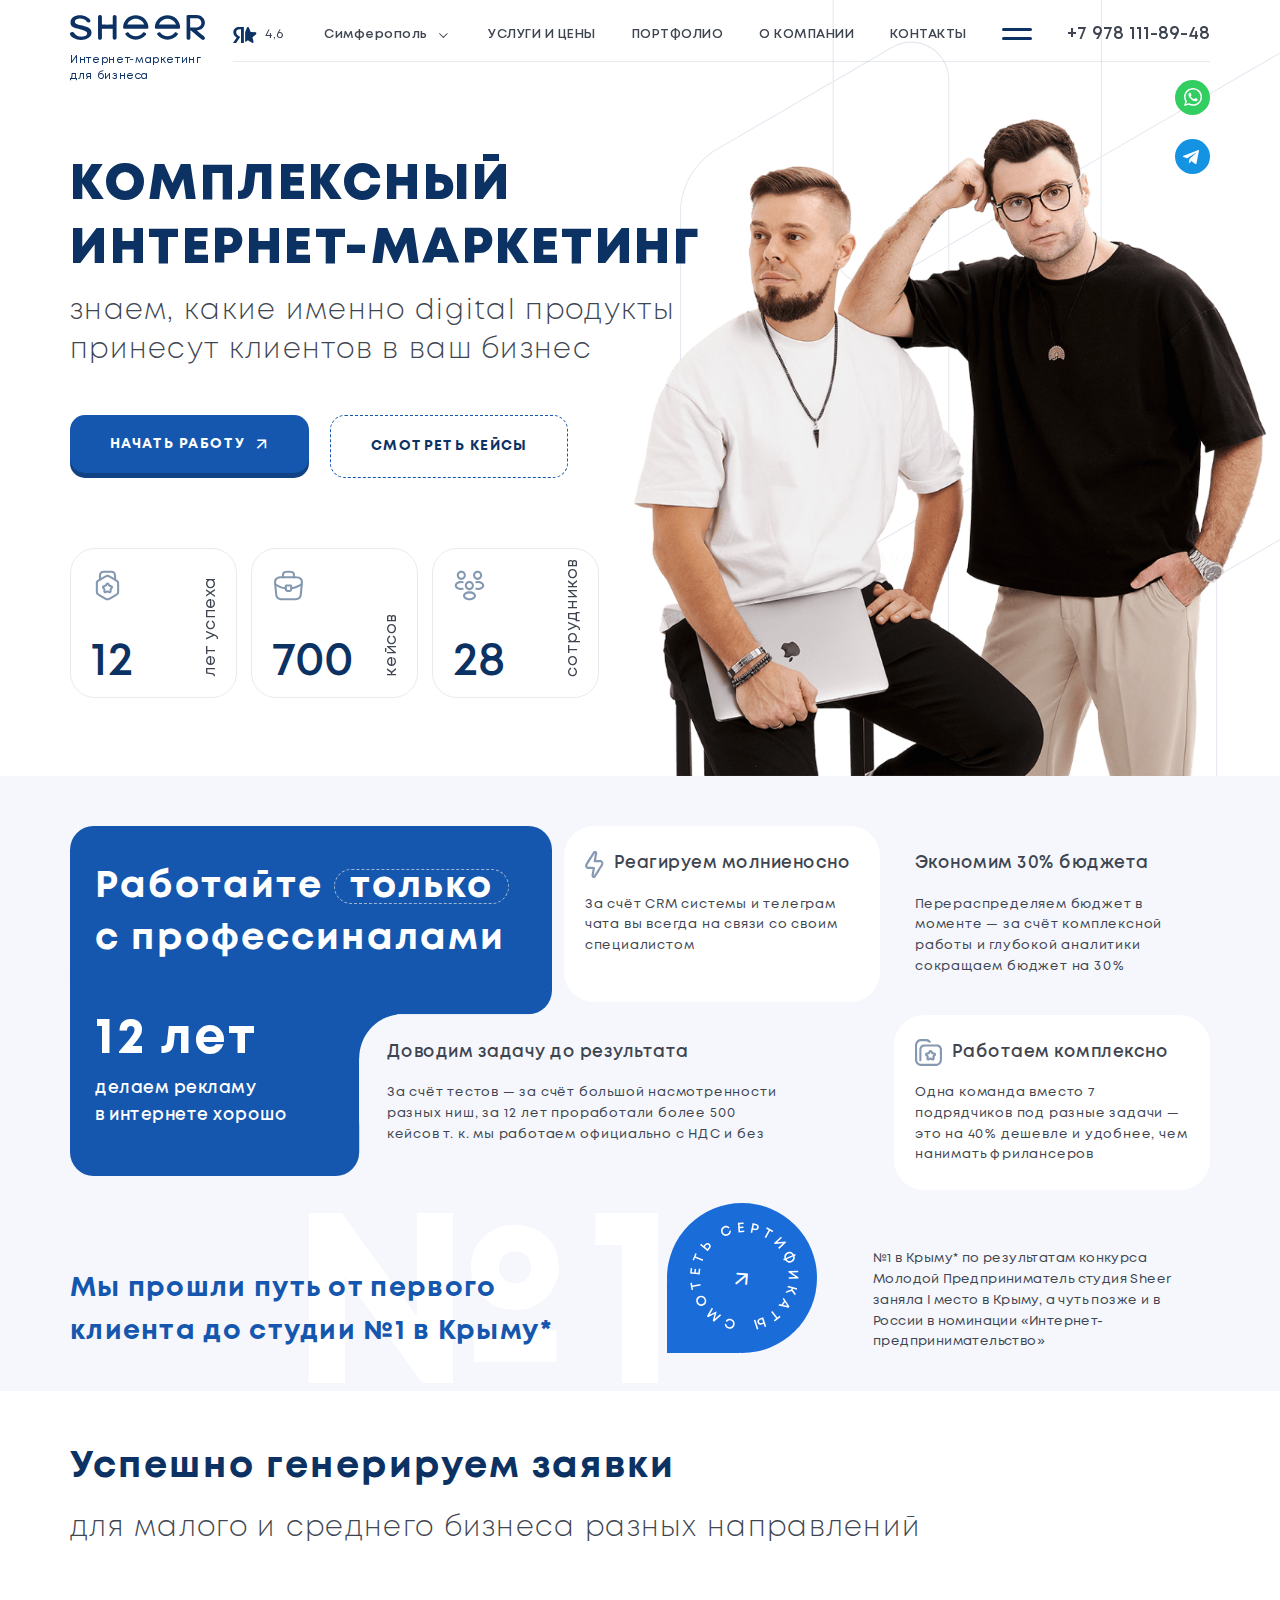
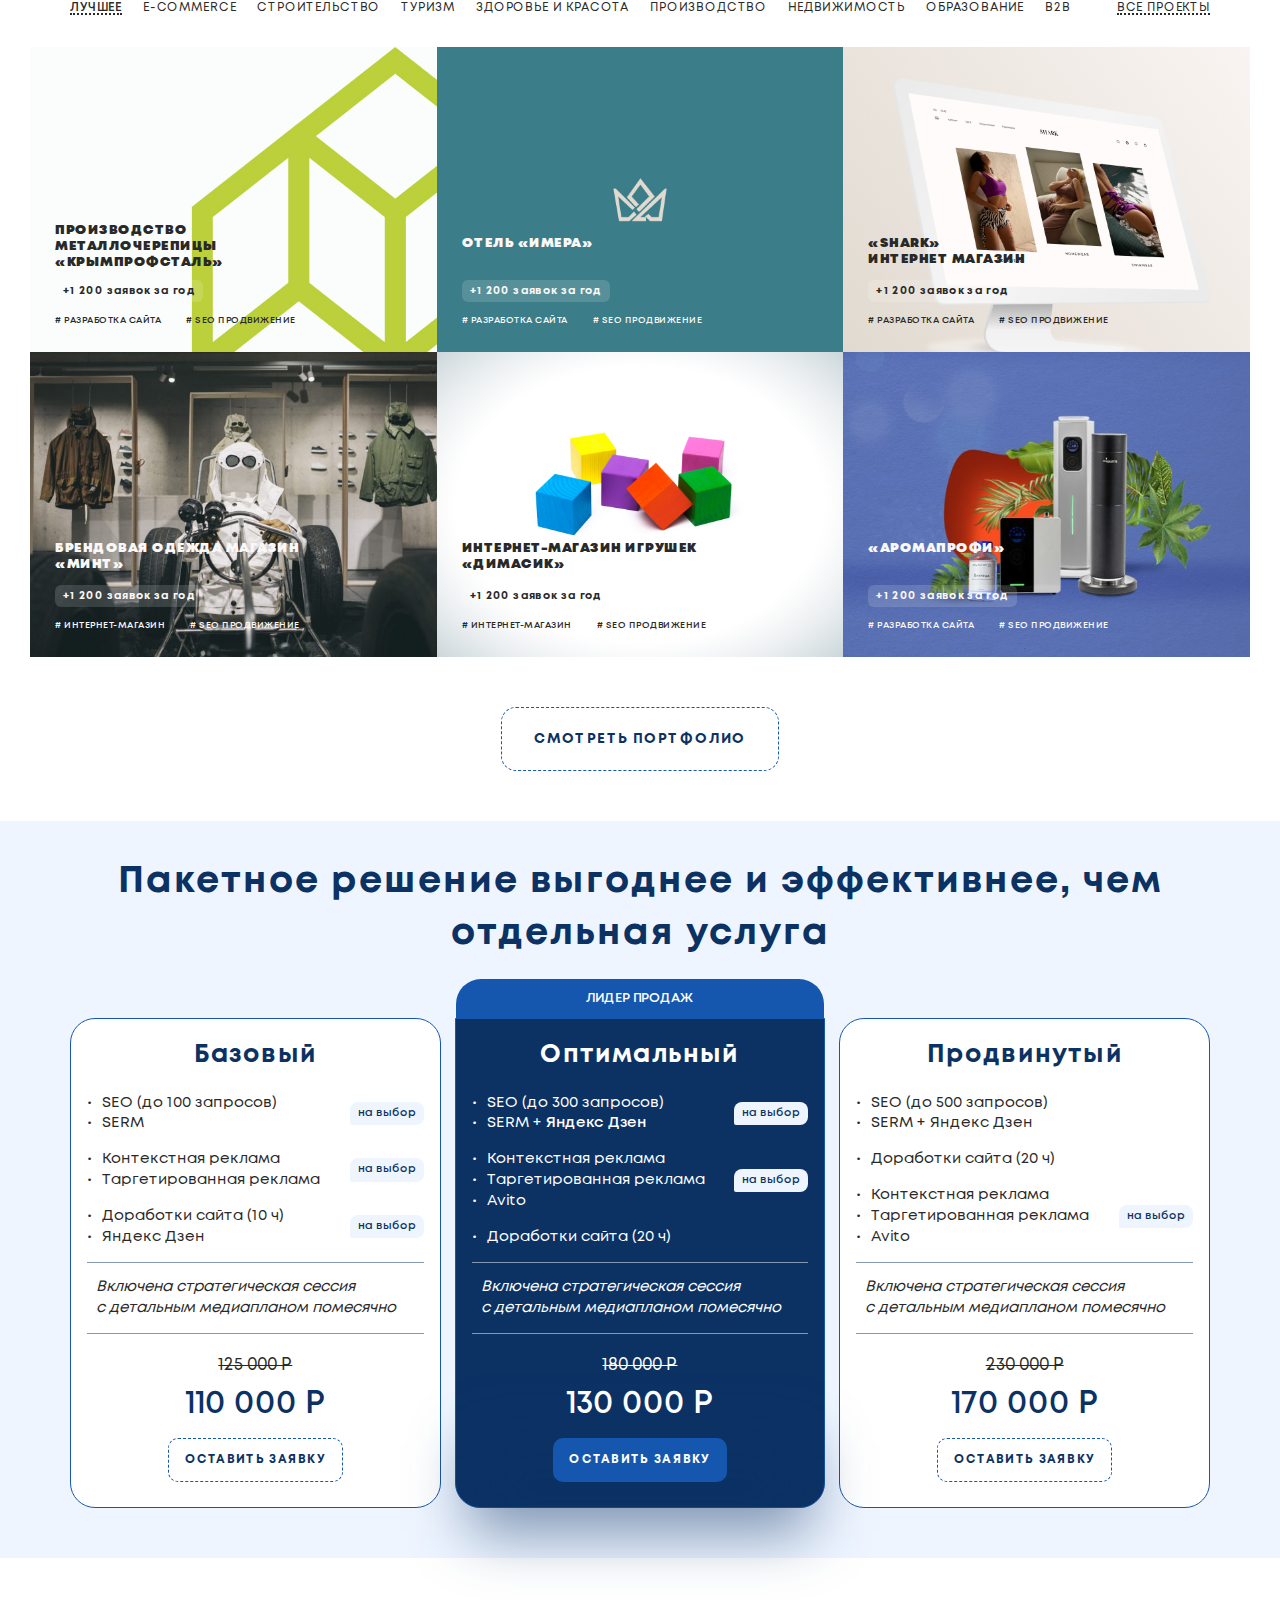
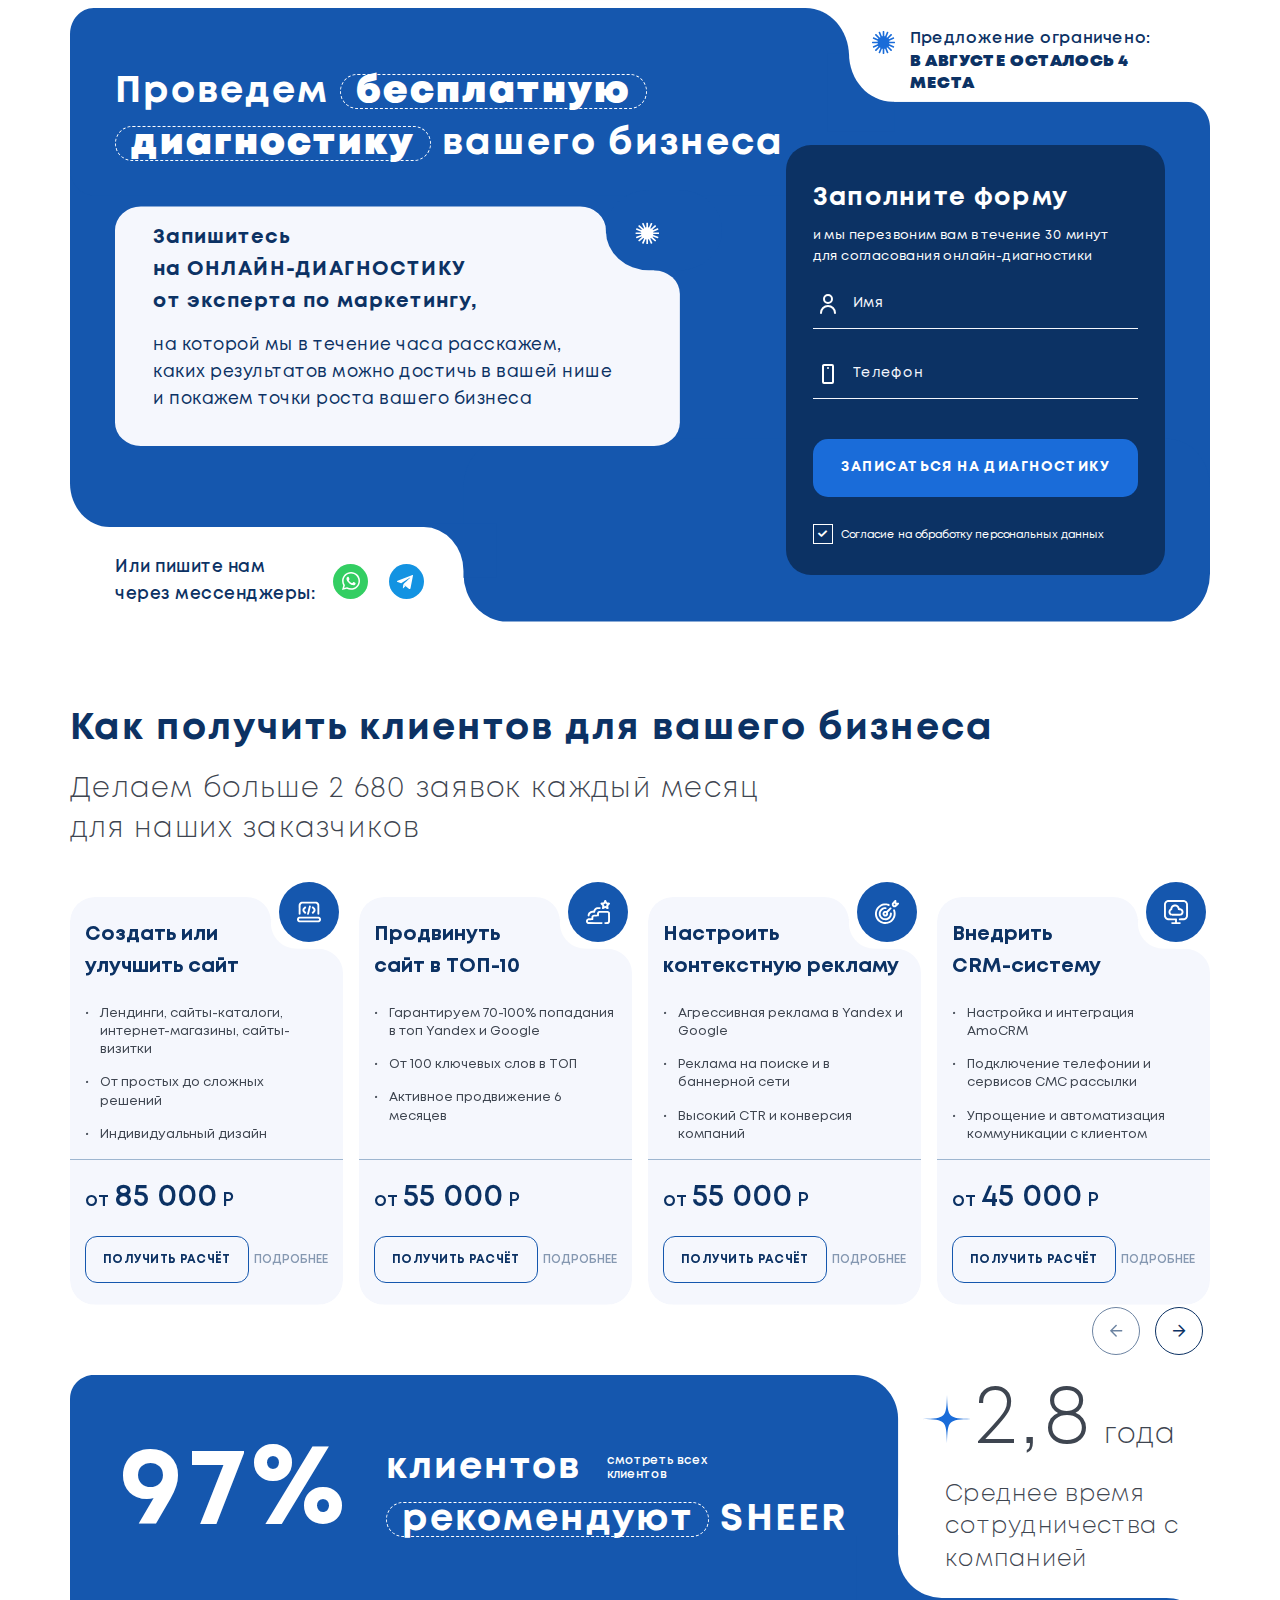
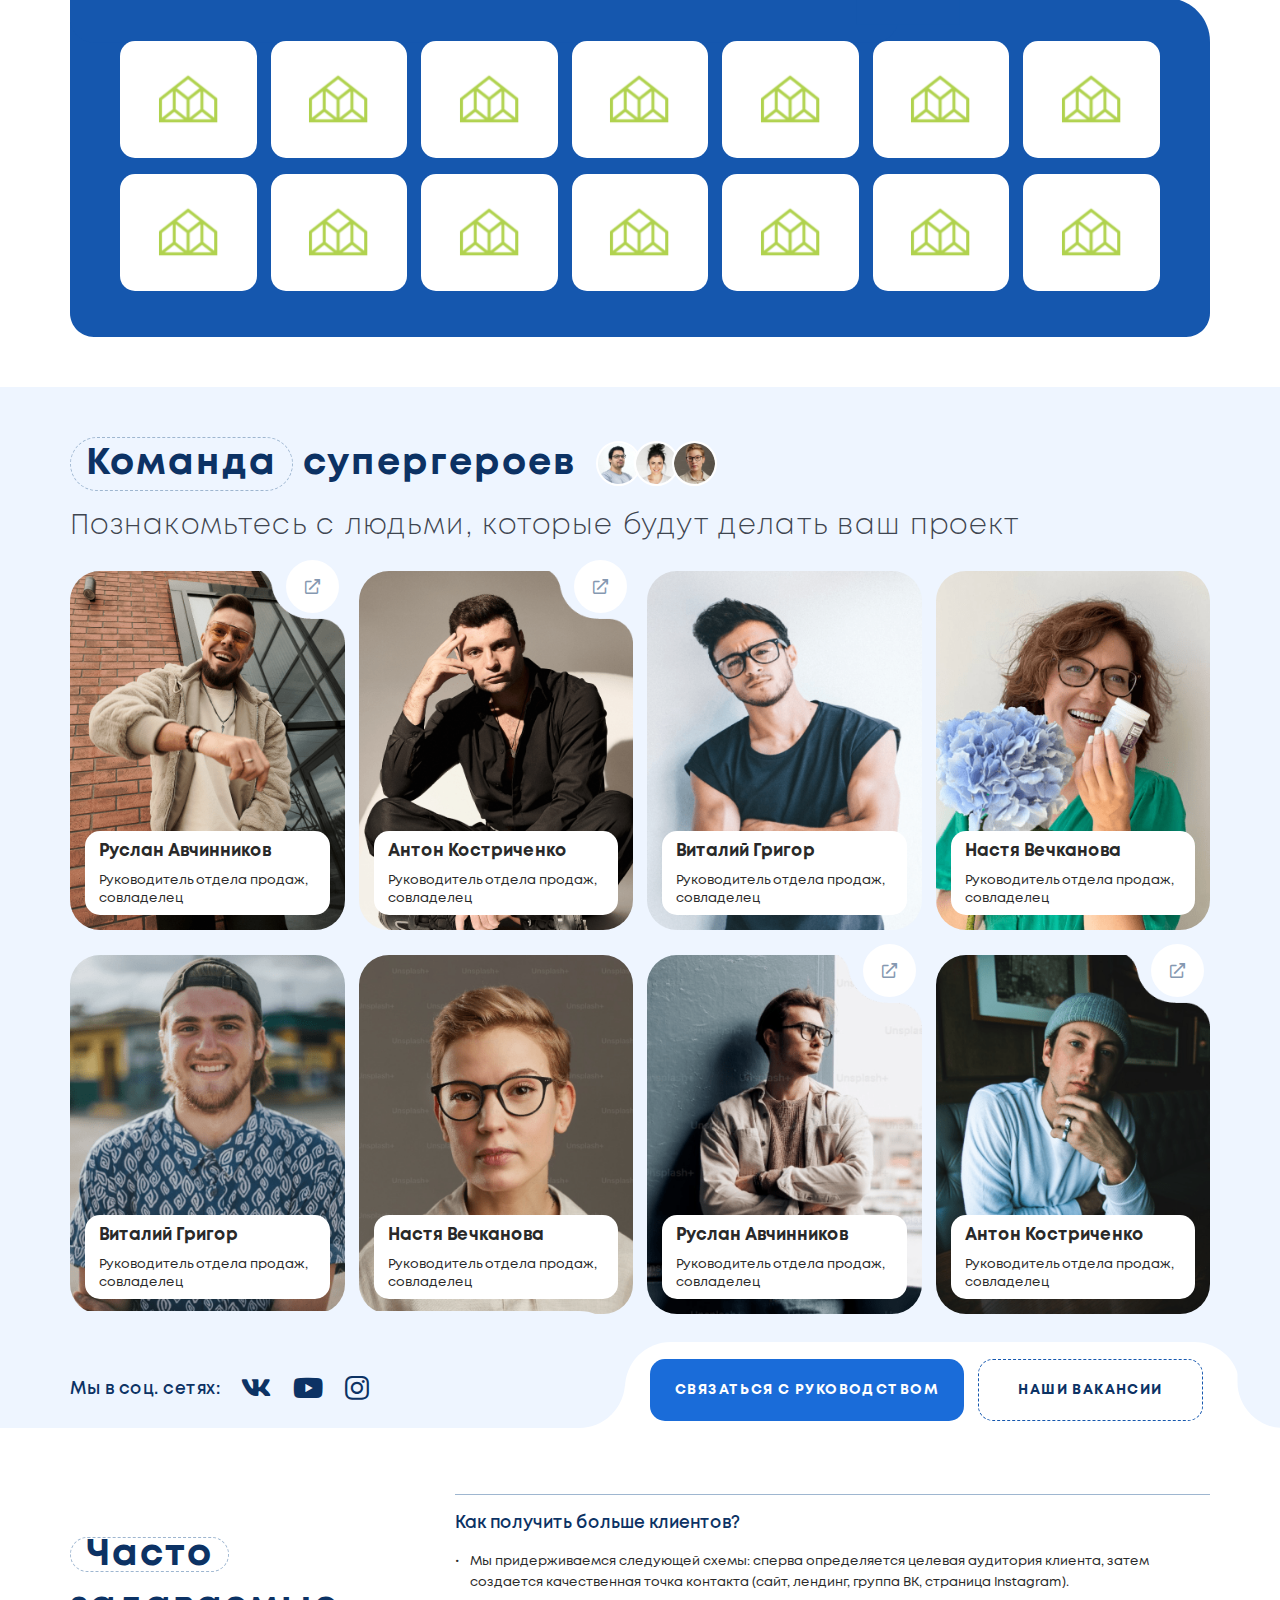
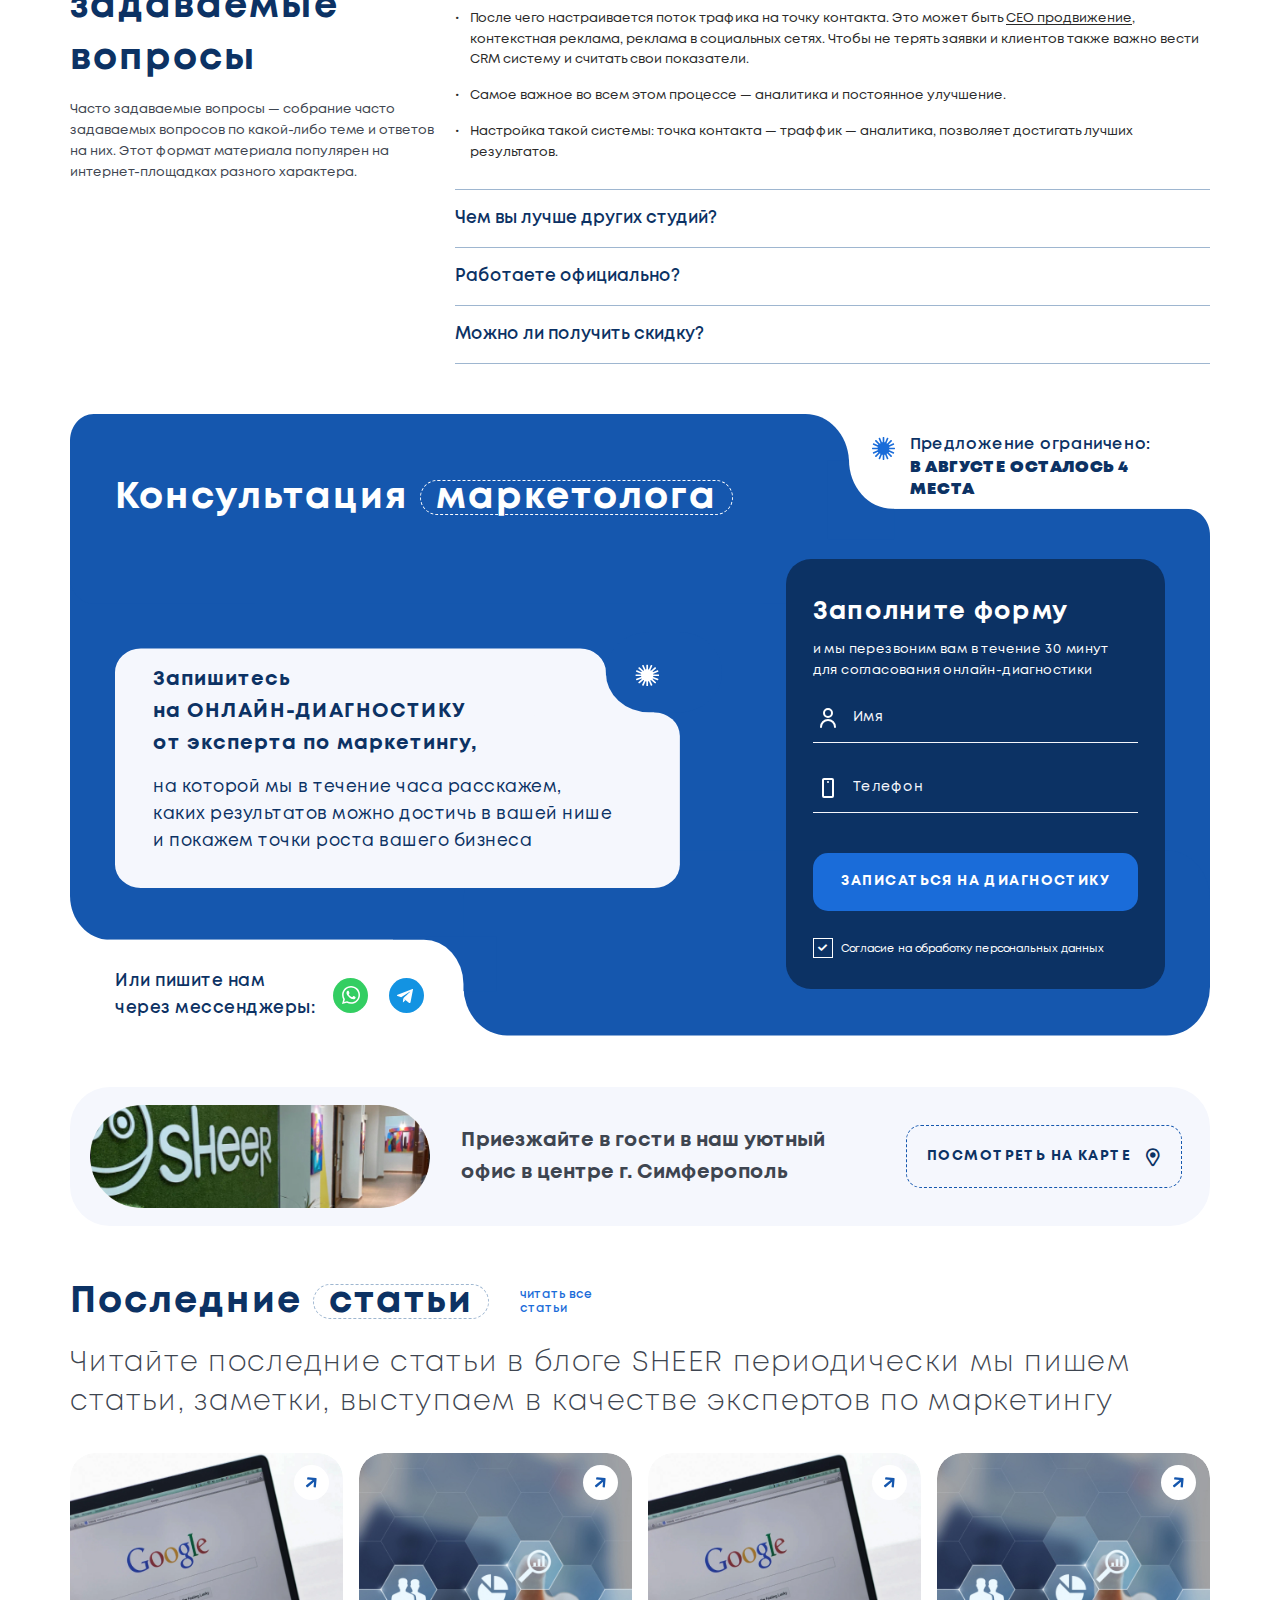
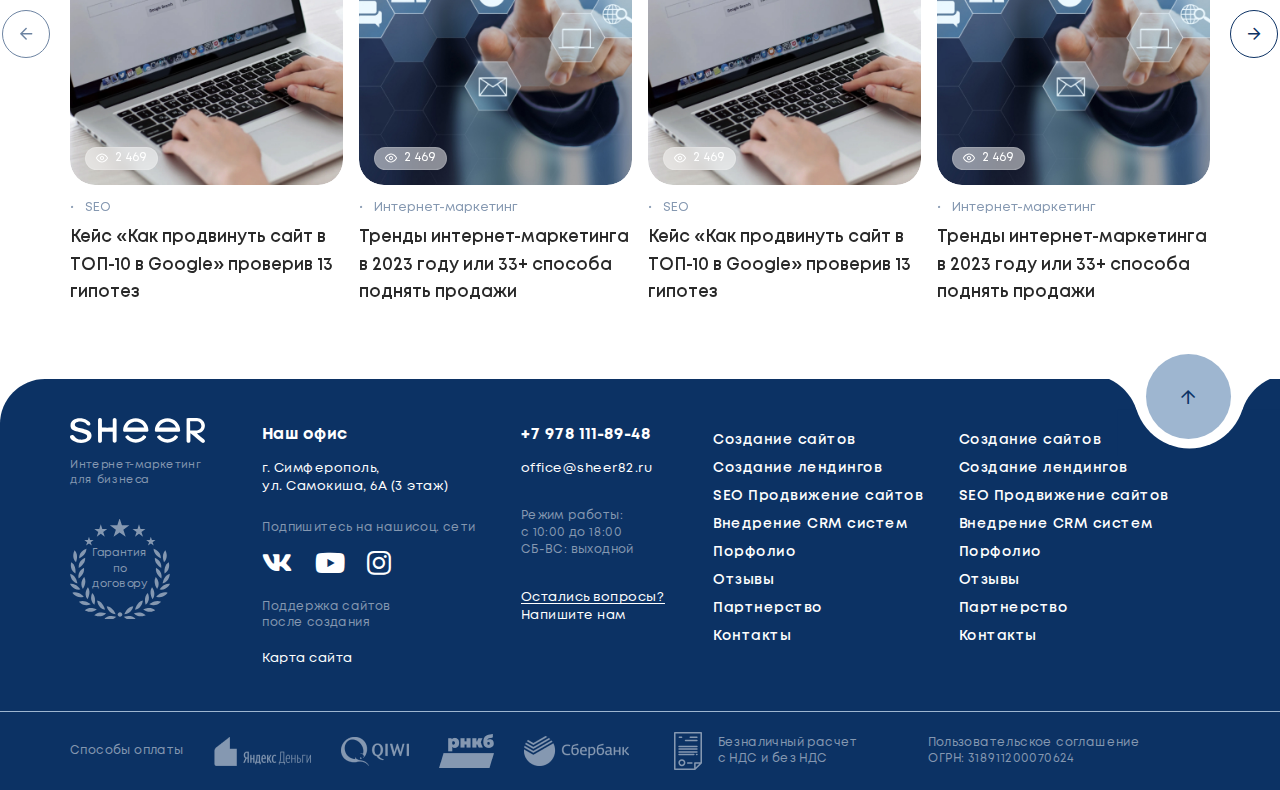
==== index.html @ 6c49ceb1 "Add files via upload" ====
<!DOCTYPE html>
<!--[if lt IE 7]><html lang="ru" class="lt-ie9 lt-ie8 lt-ie7"><![endif]-->
<!--[if IE 7]><html lang="ru" class="lt-ie9 lt-ie8"><![endif]-->
<!--[if IE 8]><html lang="ru" class="lt-ie9"><![endif]-->
<!--[if gt IE 8]><!-->
<html lang="ru">
<!--<![endif]-->
<head>
	<meta charset="utf-8" />
	<title>Заголовок</title>
	<meta http-equiv="X-UA-Compatible" content="IE=edge" />
	<meta name="viewport" content="width=device-width, initial-scale=1.0" />
	<meta name="format-detection" content="telephone=no" />
	<link rel="shortcut icon" href="favicon.png" />
	<link rel="stylesheet" href="libs/bootstrap/bootstrap-grid.css" />
	<link rel="stylesheet" href="libs/fontawesome-free-5.12.0-web/css/all.min.css" />
	<link rel="stylesheet" href="libs/modal-video/modal-video.css" />
	<link rel="stylesheet" href="libs/fancybox/jquery.fancybox.css" />
	<link rel="stylesheet" href="libs/slick-1.5.9/slick/slick.css" />
	<link rel="stylesheet" href="libs/slick-1.5.9/slick/slick-theme.css" />
	<link rel="stylesheet" href="css/fonts.css" />
	<link rel="stylesheet" href="css/main.css?ver=1.9" />
	<link rel="stylesheet" href="css/media.css?ver=1.9" />
</head>
<body>

	<div class="wrapper"> 

		<header class="header default">
			<div class="container">
				<div class="header__wrapper">
					<span class='sandwich sandwich_menu'>
						<span class='sw-topper'></span>
						<span class='sw-bottom'></span>
						<span class='sw-footer'></span>
					</span>
					<div class="logo-wrap">
						<a href="#" class="logo">
							<img src="img/logo.svg" alt="alt">
						</a>
						<div class="logo-descr"><span>Интернет-</span>маркетинг для бизнеса</div>
					</div>
					<div class="header__content">
						<div class="rating-main"><img src="img/rating.svg" alt="alt">4,6</div>
						<div class="location-main">
							<div class="location-main__value">Симферополь <i class="far fa-chevron-down"></i></div>
						</div>
						<ul class="menu">
							<li><a href="#">услуги и цены</a></li>
							<li><a href="#">портфолио</a></li>
							<li><a href="#">о компании</a></li>
							<li><a href="#">контакты</a></li>
						</ul>
						<div class="menu-dropdown">
							<ul>
								<li><a href="#">Создание сайтов</a></li>
								<li><a href="#">Создание лендингов</a></li>
								<li><a href="#">SEO Продвижение сайтов</a></li>
								<li><a href="#">Внедрение CRM систем</a></li>
								<li><a href="#">Порфолио</a></li>
								<li><a href="#">Отзывы</a></li>
								<li><a href="#">Партнерство</a></li>
								<li><a href="#">Контакты</a></li>
								<li><a href="#">Создание сайтов</a></li>
							</ul>
						</div>
						<span class='sandwich sandwich_catalog'>
							<span class='sw-topper'></span>
							<span class='sw-footer'></span>
						</span>
						<div class="header__content-mobile">
							<div class="rating-main"><img src="img/rating.svg" alt="alt">4,6</div>
							<div class="location-main">
								<div class="location-main__value">Симферополь <i class="far fa-chevron-down"></i></div>
							</div>
						</div>
						<a href="tel:+79781118948" class="phone-main">+7 978 111-89-48</a>
						<ul class="vertical-socials">
							<li><a href="#"><img src="img/wp.svg" alt="alt"></a></li>
							<li><a href="#"><img src="img/tg.svg" alt="alt"></a></li>
						</ul>
					</div>
					<a href="tel:+79781118948" class="phone-mobile"><i class="fas fa-phone-alt"></i></a>
				</div>
			</div>
		</header>

		<section class="billbord">
			<div class="container">
				<div class="row">
					<div class="col-lg-7 billbord__left">
						<div class="billbord__top">
							<h1 class="title-big">Комплексный интернет-маркетинг</h1>
							<div class="descr-big">знаем, какие именно digital продукты принесут клиентов в ваш бизнес</div>
							<div class="billbord-image-mobile">
								<img src="img/billbord.png" alt="alt">
							</div>
						</div>
						<div class="billbord__buttons">
							<a href="#" class="btn-main">Начать работу <i class="far fa-arrow-right"></i></a>
							<a href="#" class="btn-main btn-main_transparent">Смотреть кейсы</a>
						</div>
						<div class="billbord__items">
							<div class="row row_billbord">
								<div class="col-4">
									<div class="item-billbord">
										<div class="item-billbord__icon">
											<img src="img/ic_billbord1.svg" alt="alt">
										</div>
										<div class="item-billbord__value">12</div>
										<div class="item-billbord__text">лет успеха</div>
									</div>
								</div>
								<div class="col-4">
									<div class="item-billbord">
										<div class="item-billbord__icon">
											<img src="img/ic_billbord2.svg" alt="alt">
										</div>
										<div class="item-billbord__value">700</div>
										<div class="item-billbord__text">кейсов</div>
									</div>
								</div>
								<div class="col-4">
									<div class="item-billbord">
										<div class="item-billbord__icon">
											<img src="img/ic_billbord3.svg" alt="alt">
										</div>
										<div class="item-billbord__value">28</div>
										<div class="item-billbord__text">сотрудников</div>
									</div>
								</div>
							</div>
						</div>
					</div>
					<div class="col-lg-5">
						<div class="billbord__right">
							<div class="image-billbord">
								<img src="img/billbord.png" alt="alt">
							</div>
							<div class="billbord__lines">
								<img src="img/lines.svg" alt="alt">
							</div>
						</div>
					</div>
				</div>
			</div>
		</section>

		<section class="about">
			<div class="container">
				<div class="row">
					<div class="col-lg-5">
						<div class="about-main">
							<h2 class="title-section">Работайте  <span>только</span> с профессиналами</h2>
							<div class="about-main__bottom">
								<div class="title-big">12 лет</div>
								<div class="title-middle">делаем рекламу <br>в интернете хорошо</div>
							</div>
						</div>
					</div>
					<div class="col-lg-7">
						<div class="row row_about">
							<div class="col-lg-6">
								<div class="item-about">
									<div class="title-middle"><img src="img/ic_about1.svg" alt="alt">Реагируем молниеносно</div>
									<p>За счёт CRM системы и телеграм чата вы всегда на связи со своим специалистом</p>
								</div>
							</div>
							<div class="col-lg-6">
								<div class="item-about">
									<div class="title-middle">Экономим 30% бюджета</div>
									<p>Перераспределяем бюджет в моменте — за счёт комплексной работы и глубокой аналитики сокращаем бюджет на 30%</p>
								</div>
							</div>
							<div class="col-lg-6">
								<div class="item-about">
									<div class="title-middle">Доводим задачу до результата</div>
									<p>За счёт тестов — за счёт большой насмотренности разных ниш, за 12 лет проработали более 500 кейсов т. к. мы работаем официально с НДС и без</p>
								</div>
							</div>
							<div class="col-lg-6">
								<div class="item-about">
									<div class="title-middle"><img src="img/ic_about2.svg" alt="alt">Работаем комплексно</div>
									<p>Одна команда вместо 7 подрядчиков под разные задачи — это на 40% дешевле и удобнее, чем нанимать фрилансеров</p>
								</div>
							</div>
						</div>
					</div>
				</div>
				<div class="botttom-about">
					<div class="title-block">Мы прошли путь от первого клиента до студии №1 в Крыму*</div>
					<a href="#" class="sertificat-badge"><i class="far fa-arrow-right"></i></a>
					<div class="botttom-about__text">№1 в Крыму* по результатам конкурса Молодой Предприниматель студия Sheer заняла I место в Крыму, а чуть позже и в России в номинации «Интернет-предпринимательство»</div>
					<div class="botttom-about__number">№1</div>
				</div>
			</div>
		</section>

		<section class="portfolio">
			<div class="container">
				<h2 class="title-section">Успешно генерируем заявки</h2>
				<div class="descr-big">для малого и среднего бизнеса разных направлений</div>
				<ul class="tabs">
					<li class="active"><a href="#tab1">лучшее</a></li>
					<li><a href="#tab2">e-commerce</a></li>
					<li><a href="#tab3">сТРОИТЕЛЬСТВО</a></li>
					<li><a href="#tab4">тУРИЗМ</a></li>
					<li><a href="#tab5">ЗДОРОВЬЕ И КРАСОТА</a></li>
					<li><a href="#tab6">пРОИЗВОДСТВО</a></li>
					<li><a href="#tab7">нЕДВИЖИМОСТЬ</a></li>
					<li><a href="#tab8">ОБРАЗОВАНИЕ</a></li>
					<li><a href="#tab9">b2b</a></li>
					<li class="tabs__all"><a href="#tab10">все проекты </a></li>
				</ul>
			</div>
			<div class="tab-container">
				<div class="tab-pane" id="tab1">
					<div class="row row_portfolio">
						<div class="col-lg-4 col-md-6">
							<a href="#" class="item-portfolio">
								<span class="item-portfolio__image">
									<img src="img/portfolio1.jpg" alt="alt">
								</span>
								<span class="item-portfolio__mobile-image">
									<img src="img/mobile_portfolio1.jpg" alt="alt">
								</span>
								<span class="item-portfolio__content">
									<span class="item-portfolio__title">производство металлочерепицы «крымпрофсталь»</span>
									<span class="item-portfolio__result">+1 200 заявок за год</span>
									<span class="item-portfolio__tags">
										<span class="item-portfolio__tag"># разработка сайта</span>
										<span class="item-portfolio__tag"># SEO продвижение </span>
									</span>
								</span>
							</a>
						</div>
						<div class="col-lg-4 col-md-6">
							<a href="#" class="item-portfolio item-portfolio_white">
								<span class="item-portfolio__image">
									<img src="img/portfolio2.jpg" alt="alt">
								</span>
								<span class="item-portfolio__mobile-image">
									<img src="img/mobile_portfolio2.jpg" alt="alt">
								</span>
								<span class="item-portfolio__content">
									<span class="item-portfolio__title">отель «имера»</span>
									<span class="item-portfolio__result">+1 200 заявок за год</span>
									<span class="item-portfolio__tags">
										<span class="item-portfolio__tag"># разработка сайта</span>
										<span class="item-portfolio__tag"># SEO продвижение </span>
									</span>
								</span>
							</a>
						</div>
						<div class="col-lg-4 col-md-6">
							<a href="#" class="item-portfolio">
								<span class="item-portfolio__image">
									<img src="img/portfolio3.jpg" alt="alt">
								</span>
								<span class="item-portfolio__mobile-image">
									<img src="img/mobile_portfolio3.jpg" alt="alt">
								</span>
								<span class="item-portfolio__content">
									<span class="item-portfolio__title">«Shark» <br>интернет магазин</span>
									<span class="item-portfolio__result">+1 200 заявок за год</span>
									<span class="item-portfolio__tags">
										<span class="item-portfolio__tag"># разработка сайта</span>
										<span class="item-portfolio__tag"># SEO продвижение </span>
									</span>
								</span>
							</a>
						</div>
						<div class="col-lg-4 col-md-6 hidden-mobile">
							<a href="#" class="item-portfolio item-portfolio_white">
								<span class="item-portfolio__image">
									<img src="img/portfolio4.jpg" alt="alt">
								</span>
								<span class="item-portfolio__content">
									<span class="item-portfolio__title">брендовая одежда магазин «минт»</span>
									<span class="item-portfolio__result">+1 200 заявок за год</span>
									<span class="item-portfolio__tags">
										<span class="item-portfolio__tag"># интернет-магазин</span>
										<span class="item-portfolio__tag"># SEO продвижение </span>
									</span>
								</span>
							</a>
						</div>
						<div class="col-lg-4 col-md-6 hidden-mobile">
							<a href="#" class="item-portfolio">
								<span class="item-portfolio__image">
									<img src="img/portfolio5.jpg" alt="alt">
								</span>
								<span class="item-portfolio__content">
									<span class="item-portfolio__title">интернет-магазин игрушек «димасик»</span>
									<span class="item-portfolio__result">+1 200 заявок за год</span>
									<span class="item-portfolio__tags">
										<span class="item-portfolio__tag"># интернет-магазин</span>
										<span class="item-portfolio__tag"># SEO продвижение </span>
									</span>
								</span>
							</a>
						</div>
						<div class="col-lg-4 col-md-6">
							<a href="#" class="item-portfolio item-portfolio_white">
								<span class="item-portfolio__image">
									<img src="img/portfolio6.jpg" alt="alt">
								</span>
								<span class="item-portfolio__mobile-image">
									<img src="img/mobile_portfolio4.jpg" alt="alt">
								</span>
								<span class="item-portfolio__content">
									<span class="item-portfolio__title">«аромапрофи»</span>
									<span class="item-portfolio__result">+1 200 заявок за год</span>
									<span class="item-portfolio__tags">
										<span class="item-portfolio__tag"># разработка сайта</span>
										<span class="item-portfolio__tag"># SEO продвижение </span>
									</span>
								</span>
							</a>
						</div>
					</div>
				</div>
				<div class="tab-pane" id="tab2">
					<div class="row row_portfolio">
						<div class="col-lg-4 col-md-6">
							<a href="#" class="item-portfolio">
								<span class="item-portfolio__image">
									<img src="img/portfolio1.jpg" alt="alt">
								</span>
								<span class="item-portfolio__mobile-image">
									<img src="img/mobile_portfolio1.jpg" alt="alt">
								</span>
								<span class="item-portfolio__content">
									<span class="item-portfolio__title">производство металлочерепицы «крымпрофсталь»</span>
									<span class="item-portfolio__result">+1 200 заявок за год</span>
									<span class="item-portfolio__tags">
										<span class="item-portfolio__tag"># разработка сайта</span>
										<span class="item-portfolio__tag"># SEO продвижение </span>
									</span>
								</span>
							</a>
						</div>
						<div class="col-lg-4 col-md-6">
							<a href="#" class="item-portfolio">
								<span class="item-portfolio__image">
									<img src="img/portfolio3.jpg" alt="alt">
								</span>
								<span class="item-portfolio__mobile-image">
									<img src="img/mobile_portfolio3.jpg" alt="alt">
								</span>
								<span class="item-portfolio__content">
									<span class="item-portfolio__title">«Shark» <br>интернет магазин</span>
									<span class="item-portfolio__result">+1 200 заявок за год</span>
									<span class="item-portfolio__tags">
										<span class="item-portfolio__tag"># разработка сайта</span>
										<span class="item-portfolio__tag"># SEO продвижение </span>
									</span>
								</span>
							</a>
						</div>
						<div class="col-lg-4 col-md-6">
							<a href="#" class="item-portfolio item-portfolio_white">
								<span class="item-portfolio__image">
									<img src="img/portfolio2.jpg" alt="alt">
								</span>
								<span class="item-portfolio__mobile-image">
									<img src="img/mobile_portfolio2.jpg" alt="alt">
								</span>
								<span class="item-portfolio__content">
									<span class="item-portfolio__title">отель «имера»</span>
									<span class="item-portfolio__result">+1 200 заявок за год</span>
									<span class="item-portfolio__tags">
										<span class="item-portfolio__tag"># разработка сайта</span>
										<span class="item-portfolio__tag"># SEO продвижение </span>
									</span>
								</span>
							</a>
						</div>
					</div>
				</div>
				<div class="tab-pane" id="tab3">
					<div class="row row_portfolio">
						<div class="col-lg-4 col-md-6">
							<a href="#" class="item-portfolio">
								<span class="item-portfolio__image">
									<img src="img/portfolio3.jpg" alt="alt">
								</span>
								<span class="item-portfolio__mobile-image">
									<img src="img/mobile_portfolio3.jpg" alt="alt">
								</span>
								<span class="item-portfolio__content">
									<span class="item-portfolio__title">«Shark» <br>интернет магазин</span>
									<span class="item-portfolio__result">+1 200 заявок за год</span>
									<span class="item-portfolio__tags">
										<span class="item-portfolio__tag"># разработка сайта</span>
										<span class="item-portfolio__tag"># SEO продвижение </span>
									</span>
								</span>
							</a>
						</div>
						<div class="col-lg-4 col-md-6">
							<a href="#" class="item-portfolio">
								<span class="item-portfolio__image">
									<img src="img/portfolio1.jpg" alt="alt">
								</span>
								<span class="item-portfolio__mobile-image">
									<img src="img/mobile_portfolio1.jpg" alt="alt">
								</span>
								<span class="item-portfolio__content">
									<span class="item-portfolio__title">производство металлочерепицы «крымпрофсталь»</span>
									<span class="item-portfolio__result">+1 200 заявок за год</span>
									<span class="item-portfolio__tags">
										<span class="item-portfolio__tag"># разработка сайта</span>
										<span class="item-portfolio__tag"># SEO продвижение </span>
									</span>
								</span>
							</a>
						</div>
						<div class="col-lg-4 col-md-6">
							<a href="#" class="item-portfolio item-portfolio_white">
								<span class="item-portfolio__image">
									<img src="img/portfolio2.jpg" alt="alt">
								</span>
								<span class="item-portfolio__mobile-image">
									<img src="img/mobile_portfolio2.jpg" alt="alt">
								</span>
								<span class="item-portfolio__content">
									<span class="item-portfolio__title">отель «имера»</span>
									<span class="item-portfolio__result">+1 200 заявок за год</span>
									<span class="item-portfolio__tags">
										<span class="item-portfolio__tag"># разработка сайта</span>
										<span class="item-portfolio__tag"># SEO продвижение </span>
									</span>
								</span>
							</a>
						</div>
					</div>
				</div>
				<div class="tab-pane" id="tab4">
					<div class="row row_portfolio">
						<div class="col-lg-4 col-md-6">
							<a href="#" class="item-portfolio">
								<span class="item-portfolio__image">
									<img src="img/portfolio1.jpg" alt="alt">
								</span>
								<span class="item-portfolio__mobile-image">
									<img src="img/mobile_portfolio1.jpg" alt="alt">
								</span>
								<span class="item-portfolio__content">
									<span class="item-portfolio__title">производство металлочерепицы «крымпрофсталь»</span>
									<span class="item-portfolio__result">+1 200 заявок за год</span>
									<span class="item-portfolio__tags">
										<span class="item-portfolio__tag"># разработка сайта</span>
										<span class="item-portfolio__tag"># SEO продвижение </span>
									</span>
								</span>
							</a>
						</div>
						<div class="col-lg-4 col-md-6">
							<a href="#" class="item-portfolio">
								<span class="item-portfolio__image">
									<img src="img/portfolio3.jpg" alt="alt">
								</span>
								<span class="item-portfolio__mobile-image">
									<img src="img/mobile_portfolio3.jpg" alt="alt">
								</span>
								<span class="item-portfolio__content">
									<span class="item-portfolio__title">«Shark» <br>интернет магазин</span>
									<span class="item-portfolio__result">+1 200 заявок за год</span>
									<span class="item-portfolio__tags">
										<span class="item-portfolio__tag"># разработка сайта</span>
										<span class="item-portfolio__tag"># SEO продвижение </span>
									</span>
								</span>
							</a>
						</div>
						<div class="col-lg-4 col-md-6">
							<a href="#" class="item-portfolio item-portfolio_white">
								<span class="item-portfolio__image">
									<img src="img/portfolio2.jpg" alt="alt">
								</span>
								<span class="item-portfolio__mobile-image">
									<img src="img/mobile_portfolio2.jpg" alt="alt">
								</span>
								<span class="item-portfolio__content">
									<span class="item-portfolio__title">отель «имера»</span>
									<span class="item-portfolio__result">+1 200 заявок за год</span>
									<span class="item-portfolio__tags">
										<span class="item-portfolio__tag"># разработка сайта</span>
										<span class="item-portfolio__tag"># SEO продвижение </span>
									</span>
								</span>
							</a>
						</div>
					</div>
				</div>
				<div class="tab-pane" id="tab5">
					<div class="row row_portfolio">
						<div class="col-lg-4 col-md-6">
							<a href="#" class="item-portfolio">
								<span class="item-portfolio__image">
									<img src="img/portfolio3.jpg" alt="alt">
								</span>
								<span class="item-portfolio__mobile-image">
									<img src="img/mobile_portfolio3.jpg" alt="alt">
								</span>
								<span class="item-portfolio__content">
									<span class="item-portfolio__title">«Shark» <br>интернет магазин</span>
									<span class="item-portfolio__result">+1 200 заявок за год</span>
									<span class="item-portfolio__tags">
										<span class="item-portfolio__tag"># разработка сайта</span>
										<span class="item-portfolio__tag"># SEO продвижение </span>
									</span>
								</span>
							</a>
						</div>
						<div class="col-lg-4 col-md-6">
							<a href="#" class="item-portfolio">
								<span class="item-portfolio__image">
									<img src="img/portfolio1.jpg" alt="alt">
								</span>
								<span class="item-portfolio__mobile-image">
									<img src="img/mobile_portfolio1.jpg" alt="alt">
								</span>
								<span class="item-portfolio__content">
									<span class="item-portfolio__title">производство металлочерепицы «крымпрофсталь»</span>
									<span class="item-portfolio__result">+1 200 заявок за год</span>
									<span class="item-portfolio__tags">
										<span class="item-portfolio__tag"># разработка сайта</span>
										<span class="item-portfolio__tag"># SEO продвижение </span>
									</span>
								</span>
							</a>
						</div>
						<div class="col-lg-4 col-md-6">
							<a href="#" class="item-portfolio item-portfolio_white">
								<span class="item-portfolio__image">
									<img src="img/portfolio2.jpg" alt="alt">
								</span>
								<span class="item-portfolio__mobile-image">
									<img src="img/mobile_portfolio2.jpg" alt="alt">
								</span>
								<span class="item-portfolio__content">
									<span class="item-portfolio__title">отель «имера»</span>
									<span class="item-portfolio__result">+1 200 заявок за год</span>
									<span class="item-portfolio__tags">
										<span class="item-portfolio__tag"># разработка сайта</span>
										<span class="item-portfolio__tag"># SEO продвижение </span>
									</span>
								</span>
							</a>
						</div>
					</div>
				</div>
				<div class="tab-pane" id="tab6">
					<div class="row row_portfolio">
						<div class="col-lg-4 col-md-6">
							<a href="#" class="item-portfolio">
								<span class="item-portfolio__image">
									<img src="img/portfolio1.jpg" alt="alt">
								</span>
								<span class="item-portfolio__mobile-image">
									<img src="img/mobile_portfolio1.jpg" alt="alt">
								</span>
								<span class="item-portfolio__content">
									<span class="item-portfolio__title">производство металлочерепицы «крымпрофсталь»</span>
									<span class="item-portfolio__result">+1 200 заявок за год</span>
									<span class="item-portfolio__tags">
										<span class="item-portfolio__tag"># разработка сайта</span>
										<span class="item-portfolio__tag"># SEO продвижение </span>
									</span>
								</span>
							</a>
						</div>
						<div class="col-lg-4 col-md-6">
							<a href="#" class="item-portfolio">
								<span class="item-portfolio__image">
									<img src="img/portfolio3.jpg" alt="alt">
								</span>
								<span class="item-portfolio__mobile-image">
									<img src="img/mobile_portfolio3.jpg" alt="alt">
								</span>
								<span class="item-portfolio__content">
									<span class="item-portfolio__title">«Shark» <br>интернет магазин</span>
									<span class="item-portfolio__result">+1 200 заявок за год</span>
									<span class="item-portfolio__tags">
										<span class="item-portfolio__tag"># разработка сайта</span>
										<span class="item-portfolio__tag"># SEO продвижение </span>
									</span>
								</span>
							</a>
						</div>
						<div class="col-lg-4 col-md-6">
							<a href="#" class="item-portfolio item-portfolio_white">
								<span class="item-portfolio__image">
									<img src="img/portfolio2.jpg" alt="alt">
								</span>
								<span class="item-portfolio__mobile-image">
									<img src="img/mobile_portfolio2.jpg" alt="alt">
								</span>
								<span class="item-portfolio__content">
									<span class="item-portfolio__title">отель «имера»</span>
									<span class="item-portfolio__result">+1 200 заявок за год</span>
									<span class="item-portfolio__tags">
										<span class="item-portfolio__tag"># разработка сайта</span>
										<span class="item-portfolio__tag"># SEO продвижение </span>
									</span>
								</span>
							</a>
						</div>
					</div>
				</div>
				<div class="tab-pane" id="tab7">
					<div class="row row_portfolio">
						<div class="col-lg-4 col-md-6">
							<a href="#" class="item-portfolio">
								<span class="item-portfolio__image">
									<img src="img/portfolio3.jpg" alt="alt">
								</span>
								<span class="item-portfolio__mobile-image">
									<img src="img/mobile_portfolio3.jpg" alt="alt">
								</span>
								<span class="item-portfolio__content">
									<span class="item-portfolio__title">«Shark» <br>интернет магазин</span>
									<span class="item-portfolio__result">+1 200 заявок за год</span>
									<span class="item-portfolio__tags">
										<span class="item-portfolio__tag"># разработка сайта</span>
										<span class="item-portfolio__tag"># SEO продвижение </span>
									</span>
								</span>
							</a>
						</div>
						<div class="col-lg-4 col-md-6">
							<a href="#" class="item-portfolio">
								<span class="item-portfolio__image">
									<img src="img/portfolio1.jpg" alt="alt">
								</span>
								<span class="item-portfolio__mobile-image">
									<img src="img/mobile_portfolio1.jpg" alt="alt">
								</span>
								<span class="item-portfolio__content">
									<span class="item-portfolio__title">производство металлочерепицы «крымпрофсталь»</span>
									<span class="item-portfolio__result">+1 200 заявок за год</span>
									<span class="item-portfolio__tags">
										<span class="item-portfolio__tag"># разработка сайта</span>
										<span class="item-portfolio__tag"># SEO продвижение </span>
									</span>
								</span>
							</a>
						</div>
						<div class="col-lg-4 col-md-6">
							<a href="#" class="item-portfolio item-portfolio_white">
								<span class="item-portfolio__image">
									<img src="img/portfolio2.jpg" alt="alt">
								</span>
								<span class="item-portfolio__mobile-image">
									<img src="img/mobile_portfolio2.jpg" alt="alt">
								</span>
								<span class="item-portfolio__content">
									<span class="item-portfolio__title">отель «имера»</span>
									<span class="item-portfolio__result">+1 200 заявок за год</span>
									<span class="item-portfolio__tags">
										<span class="item-portfolio__tag"># разработка сайта</span>
										<span class="item-portfolio__tag"># SEO продвижение </span>
									</span>
								</span>
							</a>
						</div>
					</div>
				</div>
				<div class="tab-pane" id="tab8">
					<div class="row row_portfolio">
						<div class="col-lg-4 col-md-6">
							<a href="#" class="item-portfolio">
								<span class="item-portfolio__image">
									<img src="img/portfolio1.jpg" alt="alt">
								</span>
								<span class="item-portfolio__mobile-image">
									<img src="img/mobile_portfolio1.jpg" alt="alt">
								</span>
								<span class="item-portfolio__content">
									<span class="item-portfolio__title">производство металлочерепицы «крымпрофсталь»</span>
									<span class="item-portfolio__result">+1 200 заявок за год</span>
									<span class="item-portfolio__tags">
										<span class="item-portfolio__tag"># разработка сайта</span>
										<span class="item-portfolio__tag"># SEO продвижение </span>
									</span>
								</span>
							</a>
						</div>
						<div class="col-lg-4 col-md-6">
							<a href="#" class="item-portfolio">
								<span class="item-portfolio__image">
									<img src="img/portfolio3.jpg" alt="alt">
								</span>
								<span class="item-portfolio__mobile-image">
									<img src="img/mobile_portfolio3.jpg" alt="alt">
								</span>
								<span class="item-portfolio__content">
									<span class="item-portfolio__title">«Shark» <br>интернет магазин</span>
									<span class="item-portfolio__result">+1 200 заявок за год</span>
									<span class="item-portfolio__tags">
										<span class="item-portfolio__tag"># разработка сайта</span>
										<span class="item-portfolio__tag"># SEO продвижение </span>
									</span>
								</span>
							</a>
						</div>
						<div class="col-lg-4 col-md-6">
							<a href="#" class="item-portfolio item-portfolio_white">
								<span class="item-portfolio__image">
									<img src="img/portfolio2.jpg" alt="alt">
								</span>
								<span class="item-portfolio__mobile-image">
									<img src="img/mobile_portfolio2.jpg" alt="alt">
								</span>
								<span class="item-portfolio__content">
									<span class="item-portfolio__title">отель «имера»</span>
									<span class="item-portfolio__result">+1 200 заявок за год</span>
									<span class="item-portfolio__tags">
										<span class="item-portfolio__tag"># разработка сайта</span>
										<span class="item-portfolio__tag"># SEO продвижение </span>
									</span>
								</span>
							</a>
						</div>
					</div>
				</div>
				<div class="tab-pane" id="tab9">
					<div class="row row_portfolio">
						<div class="col-lg-4 col-md-6">
							<a href="#" class="item-portfolio">
								<span class="item-portfolio__image">
									<img src="img/portfolio3.jpg" alt="alt">
								</span>
								<span class="item-portfolio__mobile-image">
									<img src="img/mobile_portfolio3.jpg" alt="alt">
								</span>
								<span class="item-portfolio__content">
									<span class="item-portfolio__title">«Shark» <br>интернет магазин</span>
									<span class="item-portfolio__result">+1 200 заявок за год</span>
									<span class="item-portfolio__tags">
										<span class="item-portfolio__tag"># разработка сайта</span>
										<span class="item-portfolio__tag"># SEO продвижение </span>
									</span>
								</span>
							</a>
						</div>
						<div class="col-lg-4 col-md-6">
							<a href="#" class="item-portfolio">
								<span class="item-portfolio__image">
									<img src="img/portfolio1.jpg" alt="alt">
								</span>
								<span class="item-portfolio__mobile-image">
									<img src="img/mobile_portfolio1.jpg" alt="alt">
								</span>
								<span class="item-portfolio__content">
									<span class="item-portfolio__title">производство металлочерепицы «крымпрофсталь»</span>
									<span class="item-portfolio__result">+1 200 заявок за год</span>
									<span class="item-portfolio__tags">
										<span class="item-portfolio__tag"># разработка сайта</span>
										<span class="item-portfolio__tag"># SEO продвижение </span>
									</span>
								</span>
							</a>
						</div>
						<div class="col-lg-4 col-md-6">
							<a href="#" class="item-portfolio item-portfolio_white">
								<span class="item-portfolio__image">
									<img src="img/portfolio2.jpg" alt="alt">
								</span>
								<span class="item-portfolio__mobile-image">
									<img src="img/mobile_portfolio2.jpg" alt="alt">
								</span>
								<span class="item-portfolio__content">
									<span class="item-portfolio__title">отель «имера»</span>
									<span class="item-portfolio__result">+1 200 заявок за год</span>
									<span class="item-portfolio__tags">
										<span class="item-portfolio__tag"># разработка сайта</span>
										<span class="item-portfolio__tag"># SEO продвижение </span>
									</span>
								</span>
							</a>
						</div>
					</div>
				</div>
				<div class="tab-pane" id="tab10">
					<div class="row row_portfolio">
						<div class="col-lg-4 col-md-6">
							<a href="#" class="item-portfolio">
								<span class="item-portfolio__image">
									<img src="img/portfolio1.jpg" alt="alt">
								</span>
								<span class="item-portfolio__mobile-image">
									<img src="img/mobile_portfolio1.jpg" alt="alt">
								</span>
								<span class="item-portfolio__content">
									<span class="item-portfolio__title">производство металлочерепицы «крымпрофсталь»</span>
									<span class="item-portfolio__result">+1 200 заявок за год</span>
									<span class="item-portfolio__tags">
										<span class="item-portfolio__tag"># разработка сайта</span>
										<span class="item-portfolio__tag"># SEO продвижение </span>
									</span>
								</span>
							</a>
						</div>
						<div class="col-lg-4 col-md-6">
							<a href="#" class="item-portfolio item-portfolio_white">
								<span class="item-portfolio__image">
									<img src="img/portfolio2.jpg" alt="alt">
								</span>
								<span class="item-portfolio__mobile-image">
									<img src="img/mobile_portfolio2.jpg" alt="alt">
								</span>
								<span class="item-portfolio__content">
									<span class="item-portfolio__title">отель «имера»</span>
									<span class="item-portfolio__result">+1 200 заявок за год</span>
									<span class="item-portfolio__tags">
										<span class="item-portfolio__tag"># разработка сайта</span>
										<span class="item-portfolio__tag"># SEO продвижение </span>
									</span>
								</span>
							</a>
						</div>
						<div class="col-lg-4 col-md-6">
							<a href="#" class="item-portfolio">
								<span class="item-portfolio__image">
									<img src="img/portfolio3.jpg" alt="alt">
								</span>
								<span class="item-portfolio__mobile-image">
									<img src="img/mobile_portfolio3.jpg" alt="alt">
								</span>
								<span class="item-portfolio__content">
									<span class="item-portfolio__title">«Shark» <br>интернет магазин</span>
									<span class="item-portfolio__result">+1 200 заявок за год</span>
									<span class="item-portfolio__tags">
										<span class="item-portfolio__tag"># разработка сайта</span>
										<span class="item-portfolio__tag"># SEO продвижение </span>
									</span>
								</span>
							</a>
						</div>
						<div class="col-lg-4 col-md-6 hidden-mobile">
							<a href="#" class="item-portfolio item-portfolio_white">
								<span class="item-portfolio__image">
									<img src="img/portfolio4.jpg" alt="alt">
								</span>
								<span class="item-portfolio__content">
									<span class="item-portfolio__title">брендовая одежда магазин «минт»</span>
									<span class="item-portfolio__result">+1 200 заявок за год</span>
									<span class="item-portfolio__tags">
										<span class="item-portfolio__tag"># интернет-магазин</span>
										<span class="item-portfolio__tag"># SEO продвижение </span>
									</span>
								</span>
							</a>
						</div>
						<div class="col-lg-4 col-md-6">
							<a href="#" class="item-portfolio">
								<span class="item-portfolio__image">
									<img src="img/portfolio5.jpg" alt="alt">
								</span>
								<span class="item-portfolio__content">
									<span class="item-portfolio__title">интернет-магазин игрушек «димасик»</span>
									<span class="item-portfolio__result">+1 200 заявок за год</span>
									<span class="item-portfolio__tags">
										<span class="item-portfolio__tag"># интернет-магазин</span>
										<span class="item-portfolio__tag"># SEO продвижение </span>
									</span>
								</span>
							</a>
						</div>
						<div class="col-lg-4 col-md-6">
							<a href="#" class="item-portfolio item-portfolio_white">
								<span class="item-portfolio__image">
									<img src="img/portfolio6.jpg" alt="alt">
								</span>
								<span class="item-portfolio__mobile-image">
									<img src="img/mobile_portfolio4.jpg" alt="alt">
								</span>
								<span class="item-portfolio__content">
									<span class="item-portfolio__title">«аромапрофи»</span>
									<span class="item-portfolio__result">+1 200 заявок за год</span>
									<span class="item-portfolio__tags">
										<span class="item-portfolio__tag"># разработка сайта</span>
										<span class="item-portfolio__tag"># SEO продвижение </span>
									</span>
								</span>
							</a>
						</div>
					</div>
				</div>
			</div>
			<div class="container">
				<div class="bottom-button">
					<a href="#" class="btn-main btn-main_transparent">Смотреть портфолио</a>
				</div>
			</div>
		</section>

		<section class="packages">
			<div class="container">
				<h2 class="title-section">Пакетное решение выгоднее и эффективнее, чем отдельная услуга</h2>
				<div class="row row_package">
					<div class="col-lg-4">
						<div class="item-package">
							<div class="item-package__title">Базовый <i class="fas fa-chevron-down"></i></div>
							<div class="item-package__content">
								<ul class="list-package">
									<li>
										<div class="list-package__text">
											<p>SEO (до 100 запросов)</p>
											<p>SERM</p>
										</div>
										<div class="list-package__value">на выбор</div>
									</li>
									<li>
										<div class="list-package__text">
											<p>Контекстная реклама </p>
											<p>Таргетированная реклама</p>
										</div>
										<div class="list-package__value">на выбор</div>
									</li>
									<li>
										<div class="list-package__text">
											<p>Доработки сайта (10 ч)</p>
											<p>Яндекс Дзен</p>
										</div>
										<div class="list-package__value">на выбор</div>
									</li>
								</ul>
								<div class="item-package__descr">Включена стратегическая сессия <br>с детальным медиапланом помесячно</div>
							</div>
							<div class="item-package__bottom">
								<div class="item-package__prices">
									<div class="price-old">125 000 Р</div>
									<div class="price-main">110 000 Р</div>
								</div>
								<a href="#" class="btn-main btn-main_transparent">оставить заявку</a>
							</div>
						</div>
					</div>
					<div class="col-lg-4">
						<div class="item-package item-package_hit active">
							<div class="item-package__head">Лидер продаж</div>
							<div class="item-package__title">Оптимальный <i class="fas fa-chevron-down"></i></div>
							<div class="item-package__content" style="display: block;">
								<ul class="list-package">
									<li>
										<div class="list-package__text">
											<p>SEO (до 300 запросов) </p>
											<p>SERM  + <strong>Яндекс Дзен</strong></p>
										</div>
										<div class="list-package__value">на выбор</div>
									</li>
									<li>
										<div class="list-package__text">
											<p>Контекстная реклама</p>
											<p>Таргетированная реклама</p>
											<p>Avito</p>
										</div>
										<div class="list-package__value">на выбор</div>
									</li>
									<li>
										<div class="list-package__text">
											<p>Доработки сайта (20 ч)</p>
										</div>
									</li>
								</ul>
								<div class="item-package__descr">Включена стратегическая сессия <br>с детальным медиапланом помесячно</div>
							</div>
							<div class="item-package__bottom">
								<div class="item-package__prices">
									<div class="price-old">180 000 Р</div>
									<div class="price-main">130 000 Р</div>
								</div>
								<a href="#" class="btn-main">оставить заявку</a>
							</div>
						</div>
					</div>
					<div class="col-lg-4">
						<div class="item-package">
							<div class="item-package__title">Продвинутый <i class="fas fa-chevron-down"></i></div>
							<div class="item-package__content">
								<ul class="list-package">
									<li>
										<div class="list-package__text">
											<p>SEO (до 500 запросов) </p>
											<p>SERM + Яндекс Дзен</p>
										</div>
									</li>
									<li>
										<div class="list-package__text">
											<p>Доработки сайта (20 ч)</p>
										</div>
									</li>
									<li>
										<div class="list-package__text">
											<p>Контекстная реклама</p>
											<p>Таргетированная реклама</p>
											<p>Avito</p>
										</div>
										<div class="list-package__value">на выбор</div>
									</li>
								</ul>
								<div class="item-package__descr">Включена стратегическая сессия <br>с детальным медиапланом помесячно</div>
							</div>
							<div class="item-package__bottom">
								<div class="item-package__prices">
									<div class="price-old">230 000 Р</div>
									<div class="price-main">170 000 Р</div>
								</div>
								<a href="#" class="btn-main btn-main_transparent">оставить заявку</a>
							</div>
						</div>
					</div>
				</div>
			</div>
		</section>

		<section class="consultation">
			<div class="container">
				<div class="consultation-block">
					<h2 class="title-section">Проведем  <strong><span>бесплатную</span> <span>диагностику</span></strong>  вашего бизнеса</h2>
					<div class="consultation-block__descr">Предложение ограничено: <strong>в августе осталось 4 места</strong></div>
					<div class="row">
						<div class="col-lg-7">
							<div class="consultation-info">
								<div class="title-common">Запишитесь <br>на <span>онлайн-диагностику</span> от эксперта по маркетингу, </div>
								<div class="title-middle">на которой мы в течение часа расскажем, каких результатов можно достичь в вашей нише и покажем точки роста вашего бизнеса</div>
							</div>
						</div>
						<div class="col-lg-5">
							<div class="block-form">
								<div class="title-form">Заполните форму</div>
								<div class="descr-form">и мы перезвоним вам в течение 30 минут для согласования онлайн-диагностики</div>
								<form>
									<div class="item-form">
										<div class="item-form__icon">
											<img src="img/user.svg" alt="alt">
										</div>
										<input type="text" placeholder="Имя" required="required">
									</div>
									<div class="item-form">
										<div class="item-form__icon">
											<img src="img/mobile.svg" alt="alt">
										</div>
										<input type="text" placeholder="Телефон" class="input-phone" required="required">
									</div>
									<input type="submit" value="Записаться на диагностику" class="btn-main">
									<div class="checkbox">
										<label>
											<input type="checkbox" required="required" checked="checked" />
											<span>Согласие на обработку персональных данных</span>
										</label>
									</div>
								</form>
							</div>
						</div>
					</div>
					<div class="consultation-socials">
						<div class="title-middle">Или пишите нам через мессенджеры:</div>
						<ul class="list-social">
							<li><a href="#"><img src="img/wp.svg" alt="alt"></a></li>
							<li><a href="#"><img src="img/tg.svg" alt="alt"></a></li>
						</ul>
					</div>
				</div>
			</div>
		</section>

		<section class="services">
			<div class="container">
				<h2 class="title-section">Как получить клиентов для вашего бизнеса</h2>
				<div class="descr-big">Делаем больше 2 680 заявок каждый месяц для наших заказчиков</div>
				<ul class="slider-services">
					<li>
						<div class="item-service">
							<div class="item-service__icon">
								<img src="img/ic_service1.svg" alt="alt">
							</div>
							<div class="title-common">Создать или <br>улучшить сайт</div>
							<ul>
								<li>Лендинги, сайты-каталоги, интернет-магазины, сайты-визитки</li>
								<li>От простых до сложных решений</li>
								<li>Индивидуальный дизайн</li>
							</ul>
							<div class="item-service__bottom">
								<div class="price-common">от <span>85 000</span> Р</div>
								<div class="item-service__buttons">
									<a href="#" class="btn-main btn-main_transparent">Получить расчёт</a>
									<a href="#" class="link-page">подробнее</a>
								</div>
							</div>
						</div>
					</li>
					<li>
						<div class="item-service">
							<div class="item-service__icon">
								<img src="img/ic_service2.svg" alt="alt">
							</div>
							<div class="title-common">Продвинуть <br>сайт в ТОП-10</div>
							<ul>
								<li>Гарантируем 70-100% попадания в топ Yandex и Google</li>
								<li>От 100 ключевых слов в ТОП</li>
								<li>Активное продвижение 6 месяцев</li>
							</ul>
							<div class="item-service__bottom">
								<div class="price-common">от <span>55 000</span> Р</div>
								<div class="item-service__buttons">
									<a href="#" class="btn-main btn-main_transparent">Получить расчёт</a>
									<a href="#" class="link-page">подробнее</a>
								</div>
							</div>
						</div>
					</li>
					<li>
						<div class="item-service">
							<div class="item-service__icon">
								<img src="img/ic_service3.svg" alt="alt">
							</div>
							<div class="title-common">Настроить контекстную рекламу</div>
							<ul>
								<li>Агрессивная реклама в Yandex и Google</li>
								<li>Реклама на поиске и в баннерной сети</li>
								<li>Высокий CTR и конверсия компаний</li>
							</ul>
							<div class="item-service__bottom">
								<div class="price-common">от <span>55 000</span> Р</div>
								<div class="item-service__buttons">
									<a href="#" class="btn-main btn-main_transparent">Получить расчёт</a>
									<a href="#" class="link-page">подробнее</a>
								</div>
							</div>
						</div>
					</li>
					<li>
						<div class="item-service">
							<div class="item-service__icon">
								<img src="img/ic_service4.svg" alt="alt">
							</div>
							<div class="title-common">Внедрить <br>CRM-систему</div>
							<ul>
								<li>Настройка и интеграция AmoCRM</li>
								<li>Подключение телефонии и сервисов СМС рассылки</li>
								<li>Упрощение и автоматизация коммуникации с клиентом</li>
							</ul>
							<div class="item-service__bottom">
								<div class="price-common">от <span>45 000</span> Р</div>
								<div class="item-service__buttons">
									<a href="#" class="btn-main btn-main_transparent">Получить расчёт</a>
									<a href="#" class="link-page">подробнее</a>
								</div>
							</div>
						</div>
					</li>
					<li>
						<div class="item-service">
							<div class="item-service__icon">
								<img src="img/ic_service1.svg" alt="alt">
							</div>
							<div class="title-common">Создать или <br>улучшить сайт</div>
							<ul>
								<li>Лендинги, сайты-каталоги, интернет-магазины, сайты-визитки</li>
								<li>От простых до сложных решений</li>
								<li>Индивидуальный дизайн</li>
							</ul>
							<div class="item-service__bottom">
								<div class="price-common">от <span>85 000</span> Р</div>
								<div class="item-service__buttons">
									<a href="#" class="btn-main btn-main_transparent">Получить расчёт</a>
									<a href="#" class="link-page">подробнее</a>
								</div>
							</div>
						</div>
					</li>
					<li>
						<div class="item-service">
							<div class="item-service__icon">
								<img src="img/ic_service2.svg" alt="alt">
							</div>
							<div class="title-common">Продвинуть <br>сайт в ТОП-10</div>
							<ul>
								<li>Гарантируем 70-100% попадания в топ Yandex и Google</li>
								<li>От 100 ключевых слов в ТОП</li>
								<li>Активное продвижение 6 месяцев</li>
							</ul>
							<div class="item-service__bottom">
								<div class="price-common">от <span>55 000</span> Р</div>
								<div class="item-service__buttons">
									<a href="#" class="btn-main btn-main_transparent">Получить расчёт</a>
									<a href="#" class="link-page">подробнее</a>
								</div>
							</div>
						</div>
					</li>
				</ul>
			</div>
		</section>

		<section class="clients">
			<div class="container">
				<div class="clients-block">
					<div class="clients-block__head">
						<div class="clients-block__value">97%</div>
						<h2 class="title-section">клиентов <a href="#" class="title-section__min">смотреть всех клиентов</a><strong><span>рекомендуют</span>  SHEER</strong></h2>
					</div>
					<div class="row row_clients">
						<div class="col-client">
							<div class="item-client">
								<img src="img/client1.svg" alt="alt">
							</div>
						</div>
						<div class="col-client">
							<div class="item-client">
								<img src="img/client1.svg" alt="alt">
							</div>
						</div>
						<div class="col-client">
							<div class="item-client">
								<img src="img/client1.svg" alt="alt">
							</div>
						</div>
						<div class="col-client">
							<div class="item-client">
								<img src="img/client1.svg" alt="alt">
							</div>
						</div>
						<div class="col-client">
							<div class="item-client">
								<img src="img/client1.svg" alt="alt">
							</div>
						</div>
						<div class="col-client">
							<div class="item-client">
								<img src="img/client1.svg" alt="alt">
							</div>
						</div>
						<div class="col-client">
							<div class="item-client">
								<img src="img/client1.svg" alt="alt">
							</div>
						</div>
						<div class="col-client">
							<div class="item-client">
								<img src="img/client1.svg" alt="alt">
							</div>
						</div>
						<div class="col-client">
							<div class="item-client">
								<img src="img/client1.svg" alt="alt">
							</div>
						</div>
						<div class="col-client">
							<div class="item-client">
								<img src="img/client1.svg" alt="alt">
							</div>
						</div>
						<div class="col-client">
							<div class="item-client">
								<img src="img/client1.svg" alt="alt">
							</div>
						</div>
						<div class="col-client">
							<div class="item-client">
								<img src="img/client1.svg" alt="alt">
							</div>
						</div>
						<div class="col-client">
							<div class="item-client">
								<img src="img/client1.svg" alt="alt">
							</div>
						</div>
						<div class="col-client">
							<div class="item-client">
								<img src="img/client1.svg" alt="alt">
							</div>
						</div>
					</div>
					<div class="clients-info">
						<div class="clients-info__head"> <span>2,8</span> года</div>
						<div class="clients-info__text">Среднее время сотрудничества с компанией</div>
					</div>
					<div class="clients-block__bottom"></div>
				</div>
			</div>
		</section>

		<section class="team">
			<div class="container">
				<h2 class="title-section">
					<span>Команда </span> супергероев
					<div class="icons-team">
						<div class="icons-team__item">
							<img src="img/team_min1.jpg" alt="alt">
						</div>
						<div class="icons-team__item">
							<img src="img/team_min2.jpg" alt="alt">
						</div>
						<div class="icons-team__item">
							<img src="img/team_min3.jpg" alt="alt">
						</div>
					</div>
				</h2>
				<div class="descr-big">Познакомьтесь с людьми, которые будут делать ваш проект</div>
				<div class="row row_team">
					<div class="col-lg-3 col-6">
						<div class="item-team">
							<a href="#" class="link-circle">
								<i class="far fa-external-link"></i>
								<span class="link-circle__hint">Статьи автора</span>
							</a>
							<div class="item-team__image">
								<img src="img/team1.png" alt="alt">
							</div>
							<div class="item-team__content">
								<div class="title-middle">Руслан Авчинников</div>
								<p>Руководитель отдела продаж, совладелец</p>
							</div>
						</div>
					</div>
					<div class="col-lg-3 col-6">
						<div class="item-team">
							<a href="#" class="link-circle">
								<i class="far fa-external-link"></i>
								<span class="link-circle__hint">Статьи автора</span>
							</a>
							<div class="item-team__image">
								<img src="img/team2.png" alt="alt">
							</div>
							<div class="item-team__content">
								<div class="title-middle">Антон Костриченко</div>
								<p>Руководитель отдела продаж, совладелец</p>
							</div>
						</div>
					</div>
					<div class="col-lg-3 col-6">
						<div class="item-team">
							<div class="item-team__image">
								<img src="img/team3.png" alt="alt">
							</div>
							<div class="item-team__content">
								<div class="title-middle">Виталий Григор</div>
								<p>Руководитель отдела продаж, совладелец</p>
							</div>
						</div>
					</div>
					<div class="col-lg-3 col-6">
						<div class="item-team">
							<div class="item-team__image">
								<img src="img/team4.png" alt="alt">
							</div>
							<div class="item-team__content">
								<div class="title-middle">Настя Вечканова</div>
								<p>Руководитель отдела продаж, совладелец</p>
							</div>
						</div>
					</div>
					<div class="col-lg-3 col-6">
						<div class="item-team">
							<div class="item-team__image">
								<img src="img/team5.png" alt="alt">
							</div>
							<div class="item-team__content">
								<div class="title-middle">Виталий Григор</div>
								<p>Руководитель отдела продаж, совладелец</p>
							</div>
						</div>
					</div>
					<div class="col-lg-3 col-6">
						<div class="item-team">
							<div class="item-team__image">
								<img src="img/team6.png" alt="alt">
							</div>
							<div class="item-team__content">
								<div class="title-middle">Настя Вечканова</div>
								<p>Руководитель отдела продаж, совладелец</p>
							</div>
						</div>
					</div>
					<div class="col-lg-3 col-6">
						<div class="item-team">
							<a href="#" class="link-circle">
								<i class="far fa-external-link"></i>
								<span class="link-circle__hint">Статьи автора</span>
							</a>
							<div class="item-team__image">
								<img src="img/team7.png" alt="alt">
							</div>
							<div class="item-team__content">
								<div class="title-middle">Руслан Авчинников</div>
								<p>Руководитель отдела продаж, совладелец</p>
							</div>
						</div>
					</div>
					<div class="col-lg-3 col-6">
						<div class="item-team">
							<a href="#" class="link-circle">
								<i class="far fa-external-link"></i>
								<span class="link-circle__hint">Статьи автора</span>
							</a>
							<div class="item-team__image">
								<img src="img/team8.png" alt="alt">
							</div>
							<div class="item-team__content">
								<div class="title-middle">Антон Костриченко</div>
								<p>Руководитель отдела продаж, совладелец</p>
							</div>
						</div>
					</div>
				</div>
				<div class="bottom-team">
					<div class="social-block">
						<div class="title-middle">Мы в соц. сетях:</div>
						<ul class="socials-main">
							<li><a href="#"><i class="fab fa-vk"></i></a></li>
							<li><a href="#"><i class="fab fa-youtube"></i></a></li>
							<li><a href="#"><i class="fab fa-instagram"></i></a></li>
						</ul>
					</div>
					<div class="buttons-team">
						<a href="#" class="btn-main">связаться с руководством</a>
						<a href="#" class="btn-main btn-main_transparent">наши вакансии</a>
					</div>
				</div>
			</div>
		</section>

		<div class="sections-wrapper">
			<section class="questions">
				<div class="container">
					<div class="row">
						<div class="col-lg-4">
							<h2 class="title-section"><span>Часто</span> задаваемые вопросы</h2>
							<div class="descr-questions">Часто задаваемые вопросы — собрание часто задаваемых вопросов по какой-либо теме и ответов на них. Этот формат материала популярен на интернет-площадках разного характера.</div>
						</div>
						<div class="col-lg-8">
							<div class="item-question active">
								<div class="item-question__head">
									<div class="title-middle">Как получить больше клиентов?</div>
								</div>
								<div class="item-question__content" style="display: block;">
									<ul>
										<li>Мы придерживаемся следующей схемы: сперва определяется целевая аудитория клиента, затем создается качественная точка контакта (сайт, лендинг, группа ВК, страница Instagram).</li>
										<li>После чего настраивается поток трафика на точку контакта. Это может быть <a href="#">СЕО продвижение</a>, контекстная реклама, реклама в социальных сетях. Чтобы не терять заявки и клиентов также важно вести CRM систему и считать свои показатели.</li>
										<li>Самое важное во всем этом процессе — аналитика и постоянное улучшение.</li>
										<li>Настройка такой системы: точка контакта — траффик — аналитика, позволяет достигать лучших результатов.</li>
									</ul>
								</div>
							</div>
							<div class="item-question">
								<div class="item-question__head">
									<div class="title-middle">Чем вы лучше других студий?</div>
								</div>
								<div class="item-question__content">
									<ul>
										<li>Мы придерживаемся следующей схемы: сперва определяется целевая аудитория клиента, затем создается качественная точка контакта (сайт, лендинг, группа ВК, страница Instagram).</li>
										<li>После чего настраивается поток трафика на точку контакта. Это может быть <a href="#">СЕО продвижение</a>, контекстная реклама, реклама в социальных сетях. Чтобы не терять заявки и клиентов также важно вести CRM систему и считать свои показатели.</li>
										<li>Самое важное во всем этом процессе — аналитика и постоянное улучшение.</li>
										<li>Настройка такой системы: точка контакта — траффик — аналитика, позволяет достигать лучших результатов.</li>
									</ul>
								</div>
							</div>
							<div class="item-question">
								<div class="item-question__head">
									<div class="title-middle">Работаете официально?</div>
								</div>
								<div class="item-question__content">
									<ul>
										<li>Мы придерживаемся следующей схемы: сперва определяется целевая аудитория клиента, затем создается качественная точка контакта (сайт, лендинг, группа ВК, страница Instagram).</li>
										<li>После чего настраивается поток трафика на точку контакта. Это может быть <a href="#">СЕО продвижение</a>, контекстная реклама, реклама в социальных сетях. Чтобы не терять заявки и клиентов также важно вести CRM систему и считать свои показатели.</li>
										<li>Самое важное во всем этом процессе — аналитика и постоянное улучшение.</li>
										<li>Настройка такой системы: точка контакта — траффик — аналитика, позволяет достигать лучших результатов.</li>
									</ul>
								</div>
							</div>
							<div class="item-question">
								<div class="item-question__head">
									<div class="title-middle">Можно ли получить скидку?</div>
								</div>
								<div class="item-question__content">
									<ul>
										<li>Мы придерживаемся следующей схемы: сперва определяется целевая аудитория клиента, затем создается качественная точка контакта (сайт, лендинг, группа ВК, страница Instagram).</li>
										<li>После чего настраивается поток трафика на точку контакта. Это может быть <a href="#">СЕО продвижение</a>, контекстная реклама, реклама в социальных сетях. Чтобы не терять заявки и клиентов также важно вести CRM систему и считать свои показатели.</li>
										<li>Самое важное во всем этом процессе — аналитика и постоянное улучшение.</li>
										<li>Настройка такой системы: точка контакта — траффик — аналитика, позволяет достигать лучших результатов.</li>
									</ul>
								</div>
							</div>
						</div>
					</div>
				</div>
			</section>

			<section class="consultation consultation_main">
				<div class="container">
					<div class="consultation-block">
						<h2 class="title-section">Консультация  <span>маркетолога</span></h2>
						<div class="consultation-block__descr">Предложение ограничено: <strong>в августе осталось 4 места</strong></div>
						<div class="row">
							<div class="col-lg-7">
								<div class="consultation-info">
									<div class="title-common">Запишитесь <br>на <span>онлайн-диагностику</span> от эксперта по маркетингу, </div>
									<div class="title-middle">на которой мы в течение часа расскажем, каких результатов можно достичь в вашей нише и покажем точки роста вашего бизнеса</div>
								</div>
							</div>
							<div class="col-lg-5">
								<div class="block-form">
									<div class="title-form">Заполните форму</div>
									<div class="descr-form">и мы перезвоним вам в течение 30 минут для согласования онлайн-диагностики</div>
									<form>
										<div class="item-form">
											<div class="item-form__icon">
												<img src="img/user.svg" alt="alt">
											</div>
											<input type="text" placeholder="Имя" required="required">
										</div>
										<div class="item-form">
											<div class="item-form__icon">
												<img src="img/mobile.svg" alt="alt">
											</div>
											<input type="text" placeholder="Телефон" class="input-phone" required="required">
										</div>
										<input type="submit" value="Записаться на диагностику" class="btn-main">
										<div class="checkbox">
											<label>
												<input type="checkbox" required="required" checked="checked" />
												<span>Согласие на обработку персональных данных</span>
											</label>
										</div>
									</form>
								</div>
							</div>
						</div>
						<div class="consultation-socials">
							<div class="title-middle">Или пишите нам через мессенджеры:</div>
							<ul class="list-social">
								<li><a href="#"><img src="img/wp.svg" alt="alt"></a></li>
								<li><a href="#"><img src="img/tg.svg" alt="alt"></a></li>
							</ul>
						</div>
					</div>
				</div>
			</section>

			<section class="section-location">
				<div class="container">
					<div class="location-block">
						<div class="location-block__image">
							<img src="img/image_location.jpg" alt="alt">
						</div>
						<div class="title-common">Приезжайте в гости в наш уютный офис в центре г. Симферополь</div>
						<a href="#" class="btn-main btn-main_transparent">посмотреть на карте <i class="far fa-map-marker-alt"></i></a>
					</div>
				</div>
			</section>

		</div>

		<section class="news">
			<div class="container">
				<h2 class="title-section">Последние <span>статьи</span> <a class="title-section__min">читать все статьи</a></h2>
				<div class="descr-big">Читайте последние статьи в блоге SHEER периодически мы пишем статьи, заметки, выступаем в качестве экспертов по маркетингу</div>
				<ul class="slider-news">
					<li>
						<a href="#" class="item-news">
							<span class="item-news__image">
								<img src="img/news1.jpg" alt="alt">
								<span class="item-news__views"><img src="img/eye.svg" alt="alt"> 2 469</span>
							</span>
							<span class="item-news__category">SEO</span>
							<span class="title-middle">Кейс «Как продвинуть сайт в ТОП-10 в Google» проверив 13 гипотез</span>
							<span class="item-news__arrow"><i class="fas fa-arrow-right"></i></span>
						</a>
					</li>
					<li>
						<a href="#" class="item-news">
							<span class="item-news__image">
								<img src="img/news2.jpg" alt="alt">
								<span class="item-news__views"><img src="img/eye.svg" alt="alt"> 2 469</span>
							</span>
							<span class="item-news__category">Интернет-маркетинг</span>
							<span class="title-middle">Тренды интернет-маркетинга в 2023 году или 33+ способа поднять продажи</span>
							<span class="item-news__arrow"><i class="fas fa-arrow-right"></i></span>
						</a>
					</li>
					<li>
						<a href="#" class="item-news">
							<span class="item-news__image">
								<img src="img/news1.jpg" alt="alt">
								<span class="item-news__views"><img src="img/eye.svg" alt="alt"> 2 469</span>
							</span>
							<span class="item-news__category">SEO</span>
							<span class="title-middle">Кейс «Как продвинуть сайт в ТОП-10 в Google» проверив 13 гипотез</span>
							<span class="item-news__arrow"><i class="fas fa-arrow-right"></i></span>
						</a>
					</li>
					<li>
						<a href="#" class="item-news">
							<span class="item-news__image">
								<img src="img/news2.jpg" alt="alt">
								<span class="item-news__views"><img src="img/eye.svg" alt="alt"> 2 469</span>
							</span>
							<span class="item-news__category">Интернет-маркетинг</span>
							<span class="title-middle">Тренды интернет-маркетинга в 2023 году или 33+ способа поднять продажи</span>
							<span class="item-news__arrow"><i class="fas fa-arrow-right"></i></span>
						</a>
					</li>
					<li>
						<a href="#" class="item-news">
							<span class="item-news__image">
								<img src="img/news1.jpg" alt="alt">
								<span class="item-news__views"><img src="img/eye.svg" alt="alt"> 2 469</span>
							</span>
							<span class="item-news__category">SEO</span>
							<span class="title-middle">Кейс «Как продвинуть сайт в ТОП-10 в Google» проверив 13 гипотез</span>
							<span class="item-news__arrow"><i class="fas fa-arrow-right"></i></span>
						</a>
					</li>
					<li>
						<a href="#" class="item-news">
							<span class="item-news__image">
								<img src="img/news2.jpg" alt="alt">
								<span class="item-news__views"><img src="img/eye.svg" alt="alt"> 2 469</span>
							</span>
							<span class="item-news__category">Интернет-маркетинг</span>
							<span class="title-middle">Тренды интернет-маркетинга в 2023 году или 33+ способа поднять продажи</span>
							<span class="item-news__arrow"><i class="fas fa-arrow-right"></i></span>
						</a>
					</li>
				</ul>
			</div>
		</section>

		<footer class="footer">
			<div class="container">
				<div class="btn-top"><i class="far fa-arrow-up"></i></div>
				<div class="row">
					<div class="col-lg-2 footer__left">
						<div class="footer__logo">
							<a href="#" class="logo">
								<img src="img/logo2.svg" alt="alt">
							</a>
							<div class="logo-descr">Интернет-маркетинг для бизнеса</div>
						</div>
						<div class="guarantee-main">Гарантия по договору</div>
					</div>
					<div class="col-lg-3">
						<div class="footer__title">Наш офис</div>
						<p>г. Симферополь, <br>ул. Самокиша, 6А (3 этаж)</p>
						<div class="footer__mobile">
							<div class="footer__flex">
								<div class="footer__mobile-left">
									<div class="footer__title"><a href="tel:+79781118948">+7 978 111-89-48</a></div>
									<a href="mailto:office@sheer82.ru" class="footer__link">office@sheer82.ru</a>
									<div class="footer__callback"><a href="#">Остались вопросы?</a> <br>Напишите нам</div>
								</div>
								<div class="footer__subtitle footer__subtitle_time">Режим работы: <br>с 10:00 до 18:00 <br>СБ-ВС: выходной</div>
							</div>
						</div>
						<div class="footer__flex">
							<div class="footer__socials">
								<div class="footer__subtitle">Подпишитесь на нашисоц. сети</div>
								<ul class="socials-main">
									<li><a href="#"><i class="fab fa-vk"></i></a></li>
									<li><a href="#"><i class="fab fa-youtube"></i></a></li>
									<li><a href="#"><i class="fab fa-instagram"></i></a></li>
								</ul>
							</div>
							<div>
								<div class="footer__subtitle footer__subtitle_support">Поддержка сайтов после создания</div>
								<a href="#" class="footer__link">Карта сайта</a>
							</div>
						</div>
					</div>
					<div class="col-lg-2">
						<div class="footer__contacts">
							<div class="footer__title"><a href="tel:+79781118948">+7 978 111-89-48</a></div>
							<a href="mailto:office@sheer82.ru" class="footer__link">office@sheer82.ru</a>
							<div class="footer__subtitle footer__subtitle_time">Режим работы: <br>с 10:00 до 18:00 <br>СБ-ВС: выходной</div>
							<div class="footer__callback"><a href="#">Остались вопросы?</a> <br>Напишите нам</div>
						</div>
					</div>
					<div class="col-lg-5">
						<ul class="footer__nav">
							<li><a href="#">Создание сайтов</a></li>
							<li><a href="#">Создание лендингов</a></li>
							<li><a href="#">SEO Продвижение сайтов</a></li>
							<li><a href="#">Внедрение CRM систем</a></li>
							<li><a href="#">Порфолио</a></li>
							<li><a href="#">Отзывы</a></li>
							<li><a href="#">Партнерство</a></li>
							<li><a href="#">Контакты</a></li>
							<li><a href="#">Создание сайтов</a></li>
							<li><a href="#">Создание лендингов</a></li>
							<li><a href="#">SEO Продвижение сайтов</a></li>
							<li><a href="#">Внедрение CRM систем</a></li>
							<li><a href="#">Порфолио</a></li>
							<li><a href="#">Отзывы</a></li>
							<li><a href="#">Партнерство</a></li>
							<li><a href="#">Контакты</a></li>
						</ul>
					</div>
				</div>
			</div>
			<div class="footer-bottom">
				<div class="container">
					<div class="footer-bottom__wrapper">
						<div class="footer-payments">
							<div class="footer-payments__title">Способы оплаты</div>
							<div class="footer-payments__item">
								<img src="img/payment1.png" alt="alt">
							</div>
							<div class="footer-payments__item">
								<img src="img/payment2.png" alt="alt">
							</div>
							<div class="footer-payments__item">
								<img src="img/payment3.png" alt="alt">
							</div>
							<div class="footer-payments__item">
								<img src="img/payment4.png" alt="alt">
							</div>
						</div>
						<div class="footer__calculation"><img src="img/ic_blank.svg" alt="alt">Безналичный расчет <br>с НДС и без НДС</div>
						<div class="footer__agreement">Пользовательское соглашение <br>ОГРН: 318911200070624</div>
					</div>
				</div>
			</div>
			<div class="footer__bg"></div>
		</footer>

	</div>

	<!--[if lt IE 9]>
	<script src="libs/html5shiv/es5-shim.min.js"></script>
	<script src="libs/html5shiv/html5shiv.min.js"></script>
	<script src="libs/html5shiv/html5shiv-printshiv.min.js"></script>
	<script src="libs/respond/respond.min.js"></script>
<![endif]-->
<script src="libs/jquery/jquery-3.6.0.min.js"></script>
<script src="libs/jquery-mousewheel/jquery.mousewheel.min.js"></script>
<script src="libs/fancybox/jquery.fancybox.pack.js"></script>
<script src="libs/slick-1.5.9/slick/slick.min.js"></script>
<script src="libs/scroll2id/PageScroll2id.min.js"></script>
<script src="libs/mask/jquery.maskedinput.js"></script>
<script src="libs/modal-video/jquery-modal-video.min.js"></script>
<script src="libs/jQueryFormStyler-master/jquery.formstyler.min.js"></script>
<script src="js/common.js?ver=1.9"></script>
<!-- Yandex.Metrika counter --><!-- /Yandex.Metrika counter -->
<!-- Google Analytics counter --><!-- /Google Analytics counter -->
</body>
</html>
---- libs/modal-video/modal-video.css ----
@keyframes modal-video {
  from {
    opacity: 0;
  }
  to {
    opacity: 1;
  }
}

@keyframes modal-video-inner {
  from {
    transform: translate(0, 100px);
  }
  to {
    transform: translate(0, 0);
  }
}

.modal-video {
  position: fixed;
  top: 0;
  left: 0;
  width: 100%;
  height: 100%;
  background-color: rgba(0, 0, 0, 0.5);
  z-index: 1000000;
  cursor: pointer;
  opacity: 1;
  animation-timing-function: ease-out;
  animation-duration: 0.3s;
  animation-name: modal-video;
  -webkit-transition: opacity 0.3s ease-out;
  -moz-transition: opacity 0.3s ease-out;
  -ms-transition: opacity 0.3s ease-out;
  -o-transition: opacity 0.3s ease-out;
  transition: opacity 0.3s ease-out;
}

.modal-video-close {
  opacity: 0;
}

.modal-video-close .modal-video-movie-wrap {
  -webkit-transform: translate(0, 100px);
  -moz-transform: translate(0, 100px);
  -ms-transform: translate(0, 100px);
  -o-transform: translate(0, 100px);
  transform: translate(0, 100px);
}

.modal-video-body {
  max-width: 960px;
  width: 100%;
  height: 100%;
  margin: 0 auto;
  padding: 0 10px;
  display: flex;
  justify-content: center;
  box-sizing: border-box;
}

.modal-video-inner {
  display: flex;
  justify-content: center;
  align-items: center;
  width: 100%;
  height: 100%;
}

@media (orientation: landscape) {
  .modal-video-inner {
    padding: 10px 60px;
    box-sizing: border-box;
  }
}

.modal-video-movie-wrap {
  width: 100%;
  height: 0;
  position: relative;
  padding-bottom: 56.25%;
  background-color: #333;
  animation-timing-function: ease-out;
  animation-duration: 0.3s;
  animation-name: modal-video-inner;
  -webkit-transform: translate(0, 0);
  -moz-transform: translate(0, 0);
  -ms-transform: translate(0, 0);
  -o-transform: translate(0, 0);
  transform: translate(0, 0);
  -webkit-transition: -webkit-transform 0.3s ease-out;
  -moz-transition: -moz-transform 0.3s ease-out;
  -ms-transition: -ms-transform 0.3s ease-out;
  -o-transition: -o-transform 0.3s ease-out;
  transition: transform 0.3s ease-out;
}

.modal-video-movie-wrap iframe {
  position: absolute;
  top: 0;
  left: 0;
  width: 100%;
  height: 100%;
}

.modal-video-close-btn {
  position: absolute;
  z-index: 2;
  top: -45px;
  right: 0;
  display: inline-block;
  width: 35px;
  height: 35px;
  overflow: hidden;
  border: none;
  background: transparent;
}

@media (orientation: landscape) {
  .modal-video-close-btn {
    top: 0;
    right: -45px;
  }
}

.modal-video-close-btn:before {
  transform: rotate(45deg);
}

.modal-video-close-btn:after {
  transform: rotate(-45deg);
}

.modal-video-close-btn:before, .modal-video-close-btn:after {
  content: '';
  position: absolute;
  height: 2px;
  width: 100%;
  top: 50%;
  left: 0;
  margin-top: -1px;
  background: #fff;
  border-radius: 5px;
  margin-top: -6px;
}
---- css/fonts.css ----
@font-face {
	font-family: 'Mont';
	src: local('Mont Light'), local('Mont-Light'),
	url('../fonts/Mont-Light.woff2') format('woff2'),
	url('../fonts/Mont-Light.woff') format('woff'),
	url('../fonts/Mont-Light.ttf') format('truetype');
	font-weight: 300;
	font-style: normal;
}
@font-face {
	font-family: 'Mont';
	src: local('Mont Regular'), local('Mont-Regular'),
	url('../fonts/Mont-Regular.woff2') format('woff2'),
	url('../fonts/Mont-Regular.woff') format('woff'),
	url('../fonts/Mont-Regular.ttf') format('truetype');
	font-weight: 400;
	font-style: normal;
}
@font-face {
	font-family: 'Mont';
	src: local('Mont Semi Bold'), local('Mont-Semi-Bold'),
	url('../fonts/Mont-SemiBold.woff2') format('woff2'),
	url('../fonts/Mont-SemiBold.woff') format('woff'),
	url('../fonts/Mont-SemiBold.ttf') format('truetype');
	font-weight: 600;
	font-style: normal;
}
@font-face {
	font-family: 'Mont';
	src: local('Mont Bold'), local('Mont-Bold'),
	url('../fonts/Mont-Bold.woff2') format('woff2'),
	url('../fonts/Mont-Bold.woff') format('woff'),
	url('../fonts/Mont-Bold.ttf') format('truetype');
	font-weight: 700;
	font-style: normal;
}
@font-face {
	font-family: 'Mont';
	src: local('Mont Heavy'), local('Mont-Heavy'),
	url('../fonts/Mont-Heavy.woff2') format('woff2'),
	url('../fonts/Mont-Heavy.woff') format('woff'),
	url('../fonts/Mont-Heavy.ttf') format('truetype');
	font-weight: 800;
	font-style: normal;
}
@font-face {
    font-family: 'Mont';
    src: local('Mont Black'), local('Mont-Black'),
        url('../fonts/Mont-Black.woff2') format('woff2'),
        url('../fonts/Mont-Black.woff') format('woff'),
        url('../fonts/Mont-Black.ttf') format('truetype');
    font-weight: 900;
    font-style: normal;
  }
---- css/main.css ----
*::-webkit-input-placeholder {
	color: #F5F7FD;
	opacity: 1;
}
*:-moz-placeholder {
	color: #F5F7FD;
	opacity: 1;
}
*::-moz-placeholder {
	color: #F5F7FD;
	opacity: 1;
}
*:-ms-input-placeholder {
	color: #F5F7FD;
	opacity: 1;
}

body input:focus:required:invalid,
body textarea:focus:required:invalid {
	
}
body input:required:valid,
body textarea:required:valid {
	
}
body {
	font-family: 'Mont';
	font-size: 16px;
	line-height: 160%;
	color: #3E4550;
	overflow-x: hidden;
	margin: 0;
	background-color: #fff;
}
button {
	cursor: pointer;
}
button, input, optgroup, select, textarea {
	font-family: inherit;
}
input {
	-webkit-appearance: none;
	-moz-appearance: none;
	appearance: none;
}
button,
textarea,
input.text,
input[type="text"],
input[type="button"],
input[type="submit"] {
	-webkit-appearance: none;
}
a, button, input, img {
	transition: all 0.3s;
}
h1,h2,h3,h4,h5,h6 {
	padding: 0;
	margin: 0;
	font-weight: normal;
}
.wrapper {
	overflow: hidden;
}
a {
	text-decoration: none;
	outline: none;
}
* {
	outline: none !important;
}
ul {
	padding: 0;
	margin: 0;
}
ul li {
	list-style-type: none;
	outline: none;
}
img {
	outline: none;
	display: block;
}
p {
	padding: 0;
	margin: 0;
}
form {
	margin: 0;
}

.header {
	padding-top: 20px;
	font-size: 14px;
	line-height: normal;
	position: fixed;
	top: 0;
	left: 0;
	width: 100%;
	z-index: 1000;
	transition: all 0.3s;
}
.header.fixed {
	background-color: #fff;
}
.header__wrapper {
	display: flex;
	align-items: flex-start;
}
.logo {
	display: inline-block;
}
.logo img {
	width: 149px;
	height: auto;
	display: block;
}
.logo-descr {
	font-size: 13px;
	padding-top: 10px;
	color: #0C3264;
	max-width: 157px;
	line-height: 140%;
	letter-spacing: 0.65px;
}
.header__content {
	padding-bottom: 14px;
	margin-left: 36px;
	border-bottom: 1px solid rgba(13, 55, 110, 0.10);
	display: flex;
	align-items: center;
	justify-content: space-between;
	flex: 1;
	position: relative;
}
.rating-main {
	letter-spacing: 0.7px;
	display: inline-flex;
	align-items: center;
}
.rating-main img {
	margin-right: 8px;
}
.location-main {
	margin: 0 75px;
	letter-spacing: 0.7px;
	font-weight: 600;
	position: relative;
}
.location-main__value {
	cursor: pointer;
	display: inline-flex;
	align-items: center;
}
.location-main__value i {
	font-size: 12px;
	margin-left: 15px;
}
.menu {
	display: flex;
	align-items: center;
	justify-content: space-between;
	flex: 1;
}
.menu a {
	color: #3E4550;
	font-size: 14px;
	font-weight: 600;
	line-height: normal;
	letter-spacing: 0.7px;
	text-transform: uppercase;
	border-bottom: 1px solid transparent;
}
.menu a:hover {
	border-color: #3E4550;
}
.phone-main {
	font-size: 20px;
	font-weight: 600;
	color: #3E4550;
}
/*Style Sandwich*/
.sandwich span {
	display: block;
}
.sandwich {
	width: 30px;
	height: 39px;
	margin: 0 66px;
	padding-top: 7px;
	display: -webkit-flex;
	display: -moz-flex;
	display: -ms-flex;
	display: -o-flex;
	display: flex;
	flex-direction: column;
	align-items:center;
	z-index: 20;
	flex: none;
	cursor: pointer;
}
.sw-topper {
	position: relative;
	top: 6px;
	width: 30px;
	height:  3px;
	border-radius: 3px;
	display: block;
	margin: 0;
	background-color: #0C3264;
	border: medium none;
	transition: transform 0.5s, top 0.2s;
	/* transition-delay: 0.2s, 0s; */
}
.sw-bottom {
	position: relative;
	top: 12px;
	width: 30px;
	height:  3px;
	border-radius: 3px;
	display: block;
	margin: 0;
	background-color: #0C3264;
	border: medium none;
	transition: transform 0.5s, top 0.2s;
	transition-delay: 0.2s, 0s;
}
.sw-footer {
	position: relative;
	top: 12px;
	width: 30px;
	height:  3px;
	border-radius: 3px;
	display: block;
	margin: 0;
	background-color: #0C3264;
	border: medium none;
	transition: all 0.5s;
	transition-delay: 0.1s;
}
.sandwich.active .sw-topper {
	top: 9px;
	transform: rotate(45deg);
}
.sandwich.active .sw-bottom {
	opacity: 0;
}
.sandwich.active .sw-footer {
	top: 6px;
	transform: rotate(-45deg); 
}
.vertical-socials {
	top: 100%;
	right: 0;
	position: absolute;
}
.vertical-socials li {
	margin-top: 19px;
}
.vertical-socials a {
	display: inline-block;
}

.billbord {
	padding-top: 109px;
}
.billbord .title-big {
	margin-top: 76px;
}
.title-big {
	font-size: 64px;
	margin-bottom: 15px;
	color: #0C3264;
	font-weight: 800;
	line-height: normal;
	letter-spacing: 3.2px;
	text-transform: uppercase;
}
.descr-big {
	font-size: 36px;
	font-weight: 300;
	line-height: 140%;
	letter-spacing: 1.8px;
}
.billbord__buttons {
	padding-top: 80px;
	display: flex;
}
.billbord__buttons .btn-main {
	margin-right: 26px;
}
.billbord__buttons .btn-main i {
	margin-left: 10px;
	transform: rotate(-45deg);
}
.billbord__buttons .btn-main_transparent {
	height: 72px;
}
.btn-main {
	height: 66px;
	padding: 0 47px;
	border-radius: 20px;
	background: #1557AE;
	box-shadow: 0 5px 0px #104284;
	color: #FFF;
	font-family: 'Mont';
	font-size: 16px;
	font-weight: 700;
	line-height: normal;
	letter-spacing: 1.92px;
	text-transform: uppercase;
	display: inline-flex;
	align-items: center;
	justify-content: center;
	text-align: center;
	border: none;
	cursor: pointer;
	transition: all 0.7s;
	position: relative;
}
.btn-main:hover {
	background-color: #104284;
	box-shadow: 0 0px 0px #104284;
}
.btn-main_transparent {
	color: #0C3264;
	border: 1px dashed #1557AE;
	box-shadow: none;
	background-color: transparent;
}
.btn-main_transparent:hover {
	background-color: #0C3264;
	border-color: #1557AE;
	color: #fff;
}
.item-billbord {
	height: 195px;
	padding: 27px;
	padding-bottom: 10px;
	display: flex;
	flex-direction: column;
	align-items: flex-start;
	justify-content: space-between;
	border-radius: 40px;
	border: 1px solid rgba(13, 55, 110, 0.10);
	position: relative;
	transition: all 0.5s;
}
.item-billbord:hover {
	transform: translateY(-10px);
	box-shadow: 0px 5px 0px #4f73a3;
}
.item-billbord__icon img {
	max-width: 40px;
	max-height: 40px;
}
.item-billbord__value {
	font-size: 64px;
	color: #0C3264;
	font-weight: 600;
	line-height: normal;
}
.item-billbord__text {
	writing-mode: vertical-lr;
	text-orientation: mixed;
	transform: rotate(180deg);
	font-size: 20px;
	line-height: normal;
	letter-spacing: 1px;
	bottom: 30px;
	right: 27px;
	position: absolute;
}
.row_billbord {
	margin-top: 129px;
	padding-right: 130px;
}
.billbord__right {
	margin-left: -160px;
	position: relative;
}
.billbord__lines {
	left: 56px;
	position: absolute;
	bottom: 0;
	cursor: pointer;
}
.image-billbord {
	position: relative;
	z-index: 1;
}

.about {
	padding-top: 72px;
	padding-bottom: 38px;
	background: #F5F7FD;
}
.about-main {
	padding: 48px 52px;
	min-height: 437px;
	margin-right: -30px;
	color: #fff;
	background-image: url(../img/block_about.svg);
	background-repeat: no-repeat;
	background-position: center;
	background-size: 100% 100%;
	position: relative;
}
.title-section {
	font-size: 44px;
	font-weight: 700;
	line-height: 140%;
	letter-spacing: 2.2px;
	color: #0C3264;
}
.about-main .title-section {
	margin-bottom: 55px;
	color: #fff;
}
.title-section span {
	padding: 0 15px;
	border-radius: 40px;
	border: 1px dashed #9EB6D0;
}
.about-main .title-big {
	line-height: 140%;
	margin: 0;
	font-weight: 700;
	color: #fff;
	text-transform: none;
}
.title-middle {
	font-size: 20px;
	font-weight: 600;
	line-height: 160%;
	letter-spacing: 1px;
}
.about-main .title-middle {
	max-width: 229px;
}
.item-about {
	padding: 28px 40px;
	border-radius: 30px;
	line-height: 160%;
	min-height: 100%;
	letter-spacing: 0.8px;
}
.row_about {
	margin: 0 -6px;
	padding-left: 13px;
}
.row_about > div {
	padding: 0 6px;
	margin-bottom: 13px;
}
.item-about .title-middle {
	margin-bottom: 27px;
	display: flex;
	align-items: center;
}
.item-about .title-middle img {
	margin-right: 18px;
	max-width: 34px;
	max-height: 34px;
}
.row_about > div:nth-child(3n-2) .item-about {
	background: #FFF;
}
.row_about > div:nth-child(3) .item-about {
	margin-left: -255px;
	max-width: 564px;
}
.botttom-about {
	display: flex;
	align-items: flex-end;
	justify-content: space-between;
	position: relative;
	z-index: 1;
}
.title-block {
	font-size: 32px;
	color: #1557AE;
	font-weight: 700;
	line-height: 160%;
	letter-spacing: 1.6px;
}
.botttom-about .title-block {
	max-width: 572px;
}
.sertificat-badge {
	width: 177px;
	height: 177px;
	margin-left: 60px;
	color: #fff;
	flex: none;
	display: flex;
	align-items: center;
	justify-content: center;
	background-image: url(../img/badge_sertificat.svg);
	background-repeat: no-repeat;
	background-position: center;
	background-size: cover;
	position: relative;
}
.sertificat-badge::before {
	position: absolute;
	display: block;
	content: " ";
	width: 132px;
	height: 132px;
	right: 23px;
	top: 23px;
	background-image: url(../img/text_sertificats.svg);
	background-repeat: no-repeat;
	background-position: center;
	background-size: cover;
	animation: 12s linear 0s normal none infinite running rot;
	-webkit-animation: 12s linear 0s normal none infinite running rot;
}
@keyframes rot {
	0% {
		transform: rotate(0deg);
	}
	100% {
		transform: rotate(360deg);
	}
}
@-webkit-keyframes rot {
	0% {
		transform: rotate(0deg);
	}
	100% {
		transform: rotate(360deg);
	}
}
.sertificat-badge i {
	font-size: 21px;
	transform: rotate(-40deg);
}
.botttom-about__text {
	font-size: 14px;
	line-height: 160%;
	letter-spacing: 0.7px;
	max-width: 376px;
}
.botttom-about__number {
	left: 19%;
	bottom: -155px;
	font-size: 300px;
	font-weight: 700;
	line-height: 140%;
	letter-spacing: 15px;
	position: absolute;
	color: #FFF;
	z-index: -1;
}

.portfolio {
	padding: 70px 0;
}
.title-section + .descr-big {
	padding-top: 16px;
}
.tabs {
	display: flex;
	align-items: center;
	justify-content: space-between;
}
.tabs a {
	color: #292929;
	font-size: 12px;
	border-bottom: 2px dotted transparent;
	line-height: normal;
	letter-spacing: 0.84px;
	text-transform: uppercase;
}
.tabs .active a {
	font-weight: 600;
	border-color: #292929;
}
.tabs__all a,
.tabs a:hover {
	border-color: #292929;
}
.tabs__all {
	margin-left: 25px;
}
.portfolio .descr-big {
	padding-bottom: 70px;
}
.row_portfolio {
	padding: 0 40px;
	margin: 0 !important;
}
.row_portfolio > div {
	padding: 0 !important;
}
.item-portfolio {
	color: #292929;
	padding-top: 75%;
	position: relative;
	display: block;
}
.item-portfolio__image {
	position: absolute;
	top: 0;
	left: 0;
	width: 100%;
	height: 100%;
	display: block;
	overflow: hidden;
}
.item-portfolio__image img {
	width: 100%;
	height: 100%;
	object-fit: cover;
	font-family: 'object-fit: cover;';
	transition: all 2s;
}
.item-portfolio:hover .item-portfolio__image img {
	transform: scale(1.2);
}
.item-portfolio__content {
	padding: 40px;
	position: absolute;
	bottom: 0;
	left: 0;
	width: 100%;
	display: block;
}
.item-portfolio__title {
	font-size: 14px;
	margin-bottom: 13px;
	min-height: 38px;
	max-width: 306px;
	font-weight: 900;
	line-height: normal;
	letter-spacing: 0.7px;
	text-transform: uppercase;
	display: block;
}
.item-portfolio__result {
	padding: 5px 10px;
	font-size: 12px;
	margin-bottom: 18px;
	font-weight: 700;
	line-height: normal;
	letter-spacing: 0.36px;
	background-color: rgba(255, 255, 255, 0.15);
	display: inline-block;
	border-radius: 6px;
}
.item-portfolio__tags {
	font-size: 10px;
	font-weight: 600;
	line-height: normal;
	letter-spacing: 0.7px;
	text-transform: uppercase;
	display: flex;
	align-items: center;
	flex-wrap: wrap;
	width: 100%;
}
.item-portfolio__tag {
	margin-right: 35px;
}
.item-portfolio__tag:last-child {
	margin-right: 0;
}
.item-portfolio_white {
	color: #F9F8F6;
}
.tab-container {
	padding-top: 40px;
}
.tab-pane {
	display: none;
}
.tab-pane:first-child {
	display: block;
}
.bottom-button {
	padding-top: 70px;
	text-align: center;
}
.bottom-button .btn-main {
	height: 72px;
	padding: 0 42px;
}

.packages {
	padding-top: 37px;
	padding-bottom: 66px;
	background: #EEF5FF;
}
.packages .title-section {
	max-width: 1120px;
	text-align: center;
	margin: 0 auto;
}
.item-package {
	padding: 18px 22px;
	padding-bottom: 28px;
	border-radius: 30px;
	border: 1px solid #1557AE;
	background: #FFF;
	min-height: 100%;
	display: flex;
	color: #292929;
	flex-direction: column;
	align-items: flex-start;
	position: relative;
	transition: all 0.5s;
}
.item-package:hover {
	transform: translateY(-10px);
	box-shadow: 0px 5px 0px #4f73a3;
}
.item-package_hit:hover {
	box-shadow: 0px 0px 0px #4f73a3;
}
.item-package__head {
	border-radius: 30px 30px 0 0;
	background: #1557AE;
	line-height: 38px;
	padding: 1px 0;
	color: #fff;
	font-weight: 600;
	text-align: center;
	text-transform: uppercase;
	position: absolute;
	bottom: 100%;
	left: 0;
	right: 0;
}
.item-package__title {
	font-size: 30px;
	padding-bottom: 24px;
	color: #0C3264;
	font-weight: 700;
	line-height: 160%;
	letter-spacing: 1.5px;
	text-align: center;
	width: 100%;
}
.item-package__content {
	width: 100%;
}
.list-package li {
	font-size: 18px;
	margin-bottom: 22px;
	display: flex;
	align-items: center;
	justify-content: space-between;
}
.list-package__text {
	max-width: 70%;
}
.list-package__text p {
	padding-left: 15px;
	margin: 0;
	position: relative;
}
.list-package__text p::before {
	position: absolute;
	top: 0;
	left: 0;
	content: "•";
}
.list-package {
	width: 100%;
}
.list-package__value {
	font-size: 13px;
	padding: 5px 10px;
	border-radius: 8px 8px 8px 2px;
	background: #EEF5FF;
	color: #0C3264;
	font-weight: 600;
	line-height: 140%;
	flex: none;
}
.item-package__descr {
	font-size: 18px;
	padding: 20px 25px;
	padding-right: 20px;
	border-top: 1px solid #8598B1;
	border-bottom: 1px solid #8598B1;
	font-style: italic;
	line-height: 140%;
	width: 100%;
}
.item-package__bottom {
	padding-top: 16px;
	width: 100%;
	text-align: center;
}
.price-old {
	font-size: 20px;
	margin-bottom: 5px;
	line-height: 38px;
	text-decoration-line: line-through;
	text-transform: uppercase;
}
.price-main {
	font-size: 40px;
	color: #0C3264;
	font-weight: 600;
	line-height: 38px;
	text-transform: uppercase;
}
.item-package .btn-main {
	height: 49px;
	padding: 0 20px;
	font-size: 13px;
	letter-spacing: 1.56px;
	margin-top: 23px;
	border-radius: 15px;
	box-shadow: none;
}
.list-package__text strong {
	font-weight: 600;
}
.item-package_hit {
	border-radius: 0px 0px 30px 30px;
	background: #0C3264;
	color: #fff;
	z-index: 1;
}
.item-package_hit::after {
	position: absolute;
	display: block;
	content: " ";
	left: 13px;
	right: 13px;
	bottom: -26px;
	height: 93px;
	z-index: -1;
	border-radius: 10px;
	background: rgba(12, 50, 100, 0.50);
	filter: blur(30px);
}
.item-package_hit .item-package__title,
.item-package_hit .price-main,
.item-package_hit .price-old {
	color: #fff;
}
.row_package > div {
	margin-top: 77px;
}

.consultation {
	padding: 70px 0;
}
.consultation-block {
	padding: 80px 85px;
	color: #fff;
	background-image: url(../img/bg_consultation.svg);
	background-repeat: no-repeat;
	background-position: center;
	background-size: 100% 100%;
	position: relative;
}
.consultation-block__descr {
	max-width: 342px;
	font-size: 20px;
	font-weight: 600;
	line-height: 140%;
	letter-spacing: 1px;
	color: #0C3264;
	top: 20px;
	right: 20px;
	position: absolute;
}
.consultation-block__descr::before {
	position: absolute;
	display: block;
	content: " ";
	width: 28px;
	height: 28px;
	top: 0;
	right: 100%;
	margin-right: 29px;
	background-image: url(../img/ic_main.svg);
	background-repeat: no-repeat;
	background-position: center;
	background-size: cover;
}
.consultation-block__descr strong {
	display: block;
	text-transform: uppercase;
}
.consultation-block .title-section {
	max-width: 770px;
	color: #fff;
}
.consultation-block .title-section span {
	border-color: #fff;
}
.block-form {
	padding: 35px 43px;
	border-radius: 30px;
	background: #0C3264;
	color: #fff;
}
.title-form {
	font-size: 30px;
	padding-bottom: 9px;
	font-weight: 700;
	line-height: 160%;
	letter-spacing: 1.5px;
}
.descr-form {
	padding-bottom: 15px;
	line-height: 160%;
	letter-spacing: 0.8px;
}
.consultation-block .block-form {
	margin-top: -30px;
	margin-left: 50px;
}
.item-form {
	margin-bottom: 20px;
	position: relative;
}
.item-form input,
.item-form textarea {
	height: 50px;
	padding-left: 40px;
	color: #F5F7FD;
	font-family: Mont;
	font-size: 14px;
	line-height: 160%;
	letter-spacing: 0.7px;
	font-family: 'Mont';
	width: 100%;
	background-color: transparent;
	border: none;
	border-bottom: 1px solid #F5F7FD;
}
.item-form__icon {
	top: 0;
	left: 0;
	height: 50px;
	width: 30px;
	display: flex;
	align-items: center;
	justify-content: center;
	position: absolute;
	pointer-events: none;
}
.item-form__icon img {
	max-width: 100%;
	max-height: 100%;
}
.block-form .btn-main {
	margin-top: 20px;
	padding: 0;	
	width: 100%;
	background: #1A6CD9;
	box-shadow: none;
}
.block-form .btn-main:hover {
	background: #1557AE;
}
.checkbox {
	font-size: 11px;
	line-height: 14px;
	margin-top: 25px;
	font-weight: 400;
	letter-spacing: normal;
	display: flex;
	text-align: left;
}
.checkbox label input {
	position: absolute;
	z-index: -1;
	height: 1px !important;
	width: 1px !important;
	opacity: 0 !important;
	margin: 12px 2px 0 7px !important;
}
.checkbox label > span {
	position: relative;
	padding: 6px 0 0 28px;
	display: block;
	cursor: pointer;
}
.checkbox label > span:before {
	content: '';
	position: absolute;
	top: 2px;
	left: 0;
	width: 20px;
	height: 20px;
	border: 1px solid #3E4550;
	transition: .2s;
}
.checkbox label > span:after {
	content: '';
	position: absolute;
	top: 2px;
	left: 0px;
	width: 20px;
	height: 20px;
	content: "\f00c";
	display: -webkit-flex;
	display: -moz-flex;
	display: -ms-flex;
	display: -o-flex;
	display: flex;
	align-items: center;
	justify-content: center;
	-moz-osx-font-smoothing: grayscale;
	-webkit-font-smoothing: antialiased;
	font-style: normal;
	font-variant: normal;
	text-rendering: auto;
	line-height: 1;
	font-family: "Font Awesome 5 Pro";
	font-weight: 600;
	background-image: none;
	color: #1A6CD9;
	font-size: 9px;
	opacity: 0;
	transition: .2s;
}
.checkbox label input:checked + span:after {
	opacity: 1;
}
.block-form .checkbox label > span:after {
	color: #fff;
}
.block-form .checkbox label > span:before {
	border-color: #fff;
}
.consultation-info {
	padding: 50px 54px;
	padding-right: 85px;
	margin-top: 20px;
	color: #0C3264;
	max-width: 706px;
	background-image: url(../img/bg_consult_info.svg);
	background-repeat: no-repeat;
	background-position: center;
	background-size: 100% 100%;
}
.consultation-info .title-middle {
	font-weight: 400;
}
.title-common {
	font-size: 24px;
	font-weight: 700;
	line-height: 160%; 
	letter-spacing: 1.2px;
}
.title-common span {
	text-transform: uppercase;
}
.consultation-info .title-common {
	max-width: 385px;
	margin-bottom: 19px;
}
.consultation-socials {
	padding: 32px 80px;
	bottom: 0;
	color: #0C3264;
	left: 0;
	position: absolute;
	display: flex;
	align-items: center;
}
.consultation-socials .title-middle {
	margin-right: 26px;
	width: 247px;
}
.list-social {
	display: flex;
	align-items: center;
}
.list-social li {
	margin-right: 21px;
}
.list-social li:last-child {
	margin-right: 0;
}

.services {
	padding-top: 20px;
}
.item-service {
	padding: 25px 20px;
	min-height: 100%;
	position: relative;
	border-radius: 30px;
	display: flex;
	flex-direction: column;
	align-items: flex-start;
	background-image: url(../img/item_serv.svg);
	background-repeat: no-repeat;
	background-position: center;
	background-size: 100% 100%;
	transition: all 0.6s;
	z-index: 0;
}
.item-service:hover {
	transform: translateY(-10px);
	box-shadow: 0px 5px 0px #4f73a3;
}
.item-service .title-common {
	margin-bottom: 34px;
	letter-spacing: normal;
	color: #0C3264;
}
.item-service__icon {
	width: 73px;
	height: 73px;
	top: -22px;
	right: 2px;
	background-color: #1557AE;
	z-index: 1;
	border-radius: 50%;
	display: flex;
	align-items: center;
	justify-content: center;
	position: absolute;
}
.item-service ul {
	width: 100%;
}
.item-service li {
	margin-bottom: 20px;
	padding-left: 15px;
	line-height: 140%;
	position: relative;
}
.item-service li::before {
	position: absolute;
	top: 0;
	left: 0;
	content: "•";
}
.item-service__bottom {
	padding-top: 30px;
	position: relative;
	width: 100%;
	margin-top: auto;
}
.item-service__bottom::before {
	position: absolute;
	display: block;
	content: " ";
	left: -20px;
	right: -20px;
	top: 0;
	height: 1px;
	background: #9EB6D0;
}
.price-common {
	font-size: 24px;
	color: #0C3264;
	font-weight: 600;
	line-height: 38px; 
}
.price-common span {
	font-size: 36px;
}
.item-service__buttons {
	padding-top: 26px;
	display: flex;
	align-items: center;
	justify-content: space-between;
}
.item-service .btn-main {
	height: 52px;
	padding: 0 23px;
	font-size: 13px;
	letter-spacing: 0.65px;
	border-radius: 15px;
	border: 1px solid #1557AE;
	background-color: transparent;
	box-shadow: none;
}
.item-service .btn-main:hover {
	background-color: #1557AE;
}
.link-page {
	font-size: 13px;
	color: #8598B1;
	font-weight: 600;
	line-height: 38px; 
	text-transform: uppercase;
}
.slider-services .slick-track {
	display: flex !important;
}
.slider-services .slick-slide {
	padding: 10px 15px;
	padding-top: 40px;
	height: inherit !important;
}
.slider-services {
	margin: 0 -15px;
}
.slider-services {
	padding-bottom: 70px;
}
.slick-arrow {
	width: 56px;
	height: 56px;
	font-size: 20px;
	color: #0C3264;
	top: 50%;
	display: flex;
	align-items: center;
	justify-content: center;
	border: 1px solid #0C3264;
	border-radius: 50%;
	transition: all 0.3s;
}
.slick-arrow:hover {
	background-color: #0C3264;
	color: #fff;
}
.slick-prev {
	left: 0;
}
.slick-next {
	right: 0;
}
.slick-arrow::before {
	display: none !important;
}
.slider-services .slick-arrow {
	bottom: 0;
	transform: none;
	top: auto;
	right: 15px;
	left: auto;
}
.slider-services .slick-prev {
	right: 85px;
}
.slick-arrow.slick-disabled {
	pointer-events: none;
	opacity: 0.6;
}
.services .descr-big {
	padding-bottom: 20px;
	max-width: 892px;
}

.clients {
	padding-top: 20px;
	padding-bottom: 70px;
}
.clients-block {
	padding: 78px 85px;
	padding-bottom: 55px;
	position: relative;
	color: #fff;
	background-image: url(../img/bg_clients.svg);
	background-repeat: no-repeat;
	background-position: center;
	background-size: 100% 100%;
}
.clients-block__head {
	margin-bottom: 94px;
	display: flex;
	align-items: center;
}
.clients-block__value {
	font-size: 128px;
	margin-right: 57px;
	font-weight: 700;
	line-height: 140%;
	letter-spacing: 6.4px;
}
.clients-block .title-section {
	max-width: 542px;
	color: #fff;
}
.clients-block .title-section span {
	border-color: #fff;
}
.title-section__min {
	font-size: 14px;
	font-weight: 600;
	margin-left: 30px;
	max-width: 150px;
	line-height: 120%;
	letter-spacing: normal;
	display: inline-block;
}
.row_clients {
	margin: 0 -12px;
}
.col-client {
	padding: 0 12px;
	margin-bottom: 24px;
}
.item-client {
	height: 129px;
	display: flex;
	align-items: center;
	justify-content: center;
	border-radius: 20px;
	background: #FFF;
	padding: 5px;
}
.item-client img {
	max-width: 100%;
	max-height: 100%;
}
.col-client {
	width: 14.28%;
}
.clients-info {
	font-size: 30px;
	width: 303px;
	font-weight: 300;
	line-height: 140%;
	letter-spacing: 1.5px;
	top: -20px;
	right: 30px;
	position: absolute;
	color: #3E4550;
}
.clients-info__head {
	font-size: 36px;
	padding-left: 35px;
	letter-spacing: 1.8px;
	line-height: 140%;
	position: relative;
}
.clients-info__head::before {
	position: absolute;
	display: block;
	content: " ";
	width: 58px;
	height: 58px;
	left: -27px;
	top: 40px;
	background-image: url(../img/ic_star.svg);
	background-repeat: no-repeat;
	background-position: center;
	background-size: 100% 100%;
}
.clients-info__head span {
	font-size: 96px;
	line-height: 140%;
	letter-spacing: 4.8px;
}

.team {
	padding-top: 60px;
	padding-bottom: 104px;
	margin-bottom: 100px;
	background-color: #EEF5FF;
	position: relative;
}
.team::after {
	position: absolute;
	display: block;
	content: " ";
	width: 100%;
	height: 176px;
	bottom: -86px;
	left: 0;
	background-image: url(../img/bottom_team.svg);
	background-repeat: no-repeat;
	background-position: center;
}
.team .title-section {
	display: flex;
	align-items: center;
}
.team .title-section span {
	margin-right: 10px;
}
.icons-team {
	margin-left: 20px;
	display: flex;
	align-items: center;
}
.icons-team__item {
	width: 50px;
	height: 50px;
	border-radius: 50%;
	margin-right: -10px;
	border: 2px #fff solid;
	flex: none;
}
.icons-team__item  img {
	width: 100%;
	height: 100%;
	object-fit: cover;
	font-family: 'object-fit: cover;';
	border-radius: 50%;
}
.item-team {
	position: relative;
	border-radius: 30px;
	transition: all 0.5s;
}
.item-team:hover {
	transform: translateY(-10px);
}
.item-team__image {
	height: 446px;
	width: 100%;
	border-radius: 30px;
	display: block;
}
.item-team__image img {
	width: 100%;
	height: 100%;
	object-fit: cover;
	font-family: 'object-fit: cover;';
	border-radius: 30px;
}
.item-team__content {
	padding: 9px 18px;
	bottom: 20px;
	left: 20px;
	right: 20px;
	color: #292929;
	line-height: 140%;
	border-radius: 15px;
	background: #FFF;
	position: absolute;
}
.item-team .title-middle {
	margin-bottom: 8px;
	letter-spacing: normal;
	font-weight: 700;
}
.link-circle {
	width: 61px;
	height: 61px;
	font-size: 18px;
	color: #8598B1;
	border-radius: 50%;
	top: -15px;
	right: 10px;
	position: absolute;
	display: flex;
	align-items: center;
	justify-content: center;
	background-color: #fff;
}
.row_team {
	margin: 0 -18px;
}
.row_team > div {
	padding: 0 18px;
	margin-top: 50px;
}
.link-circle__hint {
	padding: 8px 6px;
	font-size: 12px;
	bottom: 90%;
	left: 88%;
	color: #8598B1;
	font-weight: 700;
	line-height: 120%; 
	border-radius: 10px 10px 10px 1px;
	background: #FFF;
	box-shadow: 0px 4px 4px 0px rgba(133, 152, 177, 0.20);
	position: absolute;
	white-space: nowrap;
	transition: all 0.3s;
	opacity: 0;
	visibility: hidden;
}
.link-circle:hover .link-circle__hint {
	visibility: visible;
	opacity: 1;
}
.bottom-team {
	margin-bottom: -72px;
	top: 74px;
	padding-right: 30px;
	z-index: 2;
	position: relative;
	display: flex;
	align-items: center;
	justify-content: space-between;
}
.social-block {
	display: flex;
	align-items: center;
}
.social-block .title-middle {
	margin-right: 29px;
	color: #0C3264;
}
.socials-main {
	display: flex;
	align-items: center;
}
.socials-main li {
	margin-right: 25px;
}
.socials-main li:last-child {
	margin-right: 0;
}
.buttons-team {
	display: flex;
	align-items: center;
}
.buttons-team .btn-main {
	height: 72px;
	margin: 0 11px;
	padding: 0 36px;
	min-width: 259px;
	box-shadow: none;
}
.buttons-team .btn-main:not(.btn-main_transparent) {
	background: #1A6CD9;
}
.buttons-team .btn-main:not(.btn-main_transparent):hover {
	background-color: #104284;
}

.questions {
	padding-top: 20px;
	padding-bottom: 70px;
}
.questions .title-section {
	margin-top: 50px;
	margin-bottom: 25px;
}
.descr-questions {
	max-width: 441px;
}
.item-question {
	border-top: 1px solid #9EB6D0;
}
.item-question__head {
	padding: 20px 0;
	cursor: pointer;
	color: #0C3264;
}
.item-question__head .title-middle {
	letter-spacing: 0;
}
.item-question__content {
	font-size: 14px;
	max-width: 855px;
	padding-bottom: 10px;
	display: none;
	color: #292929;
}
.item-question__content a {
	color: #292929;
	border-bottom: 1px solid #292929;
}
.item-question__content a:hover {
	border-color: transparent;
}
.item-question__content li {
	padding-left: 15px;
	margin-bottom: 20px;
	position: relative;
}
.item-question__content li::before {
	position: absolute;
	top: 0;
	left: 0;
	content: "•";
}
.item-question:last-child {
	border-bottom: 1px solid #9EB6D0;
}
.consultation_main {
	padding-top: 0;
	padding-bottom: 0;
}
.consultation_main .consultation-block .title-section {
	margin-bottom: 90px;
}
.location-block {
	padding: 22px 24px;
	margin-top: 70px;
	border-radius: 50px;
	background: #F5F7FD;
	display: flex;
	align-items: center;
}
.location-block__image img {
	width: 432px;
	height: auto;
	border-radius: 70px;
}
.location-block .title-common {
	margin-left: 42px;
	margin-right: 34px;
	max-width: 480px;
	letter-spacing: normal;
}
.location-block__image {
	flex: none;
}
.location-block .btn-main {
	padding-left: 26px;
	padding-right: 26px;
	height: 76px;
	flex: none;
}
.location-block .btn-main i {
	font-size: 18px;
	margin-left: 15px;
}

.news {
	padding-bottom: 70px;
}
.news .descr-big {
	padding-bottom: 49px;
}
.news .title-section a.title-section__min {
	max-width: 77px;
	margin-left: 20px;
	color: #1A6CD9;
}
.slider-news {
	margin: 0 -15px;
}
.slider-news .slick-slide {
	padding: 0 15px;
}
.item-news {
	color: #292929;
	position: relative;
	display: block;
}
.item-news__image {
	height: 400px;
	margin-bottom: 18px;
	position: relative;
	display: block;
	width: 100%;
	overflow: hidden;
	border-radius: 30px;
}
.item-news__image > img {
	width: 100%;
	height: 100%;
	border-radius: 30px;
	object-fit: cover;
	font-family: 'object-fit: cover;';
	transition: all 2s;
}
.item-news:hover .item-news__image img {
	transform: scale(1.1);
}
.item-news__views {
	padding: 3px 12px;
	color: #FFF;
	font-size: 13px;
	bottom: 20px;
	left: 20px;
	line-height: 140%;
	border-radius: 20px;
	border: 1px solid rgba(255, 255, 255, 0.15);
	background: rgba(255, 255, 255, 0.50);
	backdrop-filter: blur(7.5px);
	position: absolute;
	display: inline-flex;
	align-items: center;
}
.item-news__views img {
	margin-right: 10px;
}
.item-news__arrow {
	width: 40px;
	height: 40px;
	top: 16px;
	right: 19px;
	background-color: #FFF;
	color: #1557AE;
	border-radius: 50%;
	display: flex;
	align-items: center;
	justify-content: center;
	position: absolute;
	z-index: 2;
}
.item-news__arrow i {
	font-size: 15px;
	transform: rotate(-40deg);
}
.item-news__category {
	margin-bottom: 8px;
	padding-left: 15px;
	color: #8598B1;
	display: block;
	position: relative;
}
.item-news__category::before {
	position: absolute;
	top: 0;
	left: 0;
	content: "•";
}
.item-news .title-middle {
	padding-right: 18px;
	display: block;
	letter-spacing: normal;
}
.item-news:hover {
	color: #1557AE;
}
.slider-news .slick-arrow {
	top: 40%;
}
.slider-news .slick-prev {
	left: -60px;
}
.slider-news .slick-next {
	right: -60px;
}

.footer {
	padding-top: 70px;
	font-size: 14px;
	line-height: 140%;
	letter-spacing: 0.7px;
	color: #fff;
	position: relative;
}
.footer::after {
	position: absolute;
	display: block;
	content: " ";
	width: 100%;
	top: 100px;
	left: 0;
	bottom: 0;
	background-color: #0C3264;
	z-index: -1;
}
.footer::before {
	position: absolute;
	display: block;
	content: " ";
	width: 100%;
	height: 126px;
	top: 9px;
	left: 0;
	z-index: -1;
	max-width: 1920px;
	margin: 0 auto;
	right: 0;
	background-image: url(../img/footer_top.svg);
	background-repeat: no-repeat;
	background-position: center bottom;
	border-radius: 69px 69px 0 0;
}
.footer__logo .logo-descr {
	color: #8598B1;
}
.footer__logo {
	margin-bottom: 23px;
	position: relative;
	top: -8px;
}
.guarantee-main {
	width: 123px;
	height: 125px;
	padding: 0 25px;
	display: flex;
	align-items: center;
	justify-content: center;
	color: #8598B1;
	font-size: 13px;
	line-height: 140%;
	letter-spacing: 0.65px;
	text-align: center;
	background-image: url(../img/bg_guarantee.svg);
	background-repeat: no-repeat;
	background-position: center;
	background-size: cover;
}
.footer__title {
	font-size: 18px;
	padding-bottom: 18px;
	font-weight: 700;
	letter-spacing: normal;
}
.footer-bottom,
.footer__subtitle {
	color: #8598B1;
	font-size: 13px;
	line-height: 140%;
	letter-spacing: 0.65px;
}
.socials-main {
	display: flex;
	align-items: center;
}
.socials-main a {
	font-size: 30px;
	color: #0C3264;
}
.footer .socials-main a {
	color: #fff;
}
.socials-main li {
	margin-right: 25px;
}
.socials-main li:last-child {
	margin-right: 0;
}
.footer__socials .footer__subtitle {
	padding-bottom: 13px;
}
.footer__socials {
	padding-top: 29px;
	padding-bottom: 23px;
}
.footer__subtitle_support {
	max-width: 145px;
	padding-bottom: 18px;
}
.footer__link {
	color: #fff;
	border-bottom: 1px solid transparent;
}
.footer__link:hover {
	border-color: #fff;
}
.footer__title a {
	color: #fff;
}
.footer__subtitle_time {
	padding: 30px 0;
}
.footer__callback a {
	color: #fff;
	border-bottom: 1px solid #fff;
}
.footer__callback a:hover {
	border-color: transparent;
}
.footer__nav {
	font-size: 16px;
	padding-right: 50px;
	margin-left: -30px;
	font-weight: 600;
	line-height: 200%; 
	columns: 2;
}
.footer__nav a {
	color: #fff;
	border-bottom: 1px solid transparent;
}
.footer__nav a:hover {
	border-color: #fff;
}
.footer__contacts {
	margin-left: -30px;
}
.footer-bottom {
	padding: 20px 0;
	margin-top: 43px;
	border-top: 1px solid #9EB6D0;
}
.footer-payments {
	display: flex;
	align-items: center;
}
.footer-payments__title {
	margin-right: 48px;
}
.footer-payments__item {
	margin-right: 38px;
}
.footer__calculation {
	margin-left: 30px;
	display: flex;
	align-items: center;
}
.footer__calculation img {
	margin-right: 22px;
}
.footer-bottom__wrapper {
	display: flex;
	align-items: center;
}
.footer__agreement {
	margin: 0 auto;
}
.footer .container {
	position: relative;
}
.btn-top {
	width: 100px;
	height: 100px;
	font-size: 18px;
	color: #0C3264;
	background-color: #9EB6D0;
	z-index: 2;
	top: -82px;
	right: 27px;
	border-radius: 50%;
	display: flex;
	align-items: center;
	justify-content: center;
	position: absolute;
	transition: all 0.3s;
	cursor: pointer;
}
.btn-top:hover {
	color: #fff;
	background-color: #0C3264;
}
.header__content-mobile,
.footer__mobile,
.item-package__title i,
.item-portfolio__mobile-image,
.billbord-image-mobile,
.phone-mobile,
.sandwich_menu {
	display: none;
}
.clients .title-section a.title-section__min {
	color: #fff;
}
.clients .title-section strong {
	font-weight: inherit;
}
.section-location {
	padding-bottom: 72px;
}
.menu-dropdown {
	padding: 20px 30px;
	width: 300px;
	position: absolute;
	top: 100%;
	right: 0;
	border-radius: 20px;
	z-index: 10;
	background: #FFF;
	display: none;
}
.menu-dropdown li a {
	color: #3E4550;
	border-bottom: 1px solid transparent;
	font-weight: 600;
	letter-spacing: 0.5px;
	text-transform: uppercase;
}
.menu-dropdown li a:hover {
	border-color: #3E4550;
}
.menu-dropdown li {
	margin-bottom: 10px;
}
.consultation_main .consultation-block .block-form {
	margin-top: -60px;
}
.consultation_main .consultation-info {
	margin-top: -25px;
}
.billbord_service .title-big {
	font-size: 40px;
	margin-top: 140px;
	line-height: 140%;
	max-width: 735px;
	letter-spacing: 2px;
}
.billbord_service .billbord__buttons {
	padding-top: 45px;
}
.billbord__subdescr {
	padding-top: 60px;
	letter-spacing: 0.8px;
}
.billbord_service .billbord__buttons .btn-main {
	margin-right: 10px;
	padding: 0 26px;
}
.billbord_service .billbord__right {
	margin-left: -230px;
}
.billbord_service {
	padding-top: 34px;
}
.billbord_service .billbord__lines {
	left: 171px;
	bottom: -212px;
}
.billbord {
	overflow: hidden;
}
.service-about {
	padding: 104px 0;
	background: #F5F7FD;
}
.service-about .item-about {
	padding: 30px;
	font-size: 14px;
	line-height: 140%;
	letter-spacing: 0.7px;
	border-radius: 30px;
	background: #FFF;
}
.row_about-service {
	padding-right: 280px;
}
.service-about .item-about .title-middle {
	font-weight: 700;
	color: #0C3264;
}
.service-about .title-section {
	padding-top: 15px;
	padding-bottom: 75px;
}
.service-unit {
	font-size: 20px;
	height: 230px;
	padding: 0 35px;
	display: flex;
	align-items: center;
	color: #FFF;
	font-weight: 600;
	line-height: 160%;
	letter-spacing: 1px;
	border-radius: 30px;
	background: #1557AE;
	position: relative;
}
.units-service {
	padding-left: 120px;
	margin-bottom: -180px;
}
.row_serv > div:last-child .service-unit {
	padding: 0 20px;
}
.row_serv > div:first-child .service-unit::after {
	position: absolute;
	display: block;
	content: " ";
	width: 67px;
	height: 67px;
	bottom: -37px;
	right: -38px;
	background-image: url(../img/before_service.svg);
	background-repeat: no-repeat;
	background-position: center;
	background-size: cover;
}
.row_serv {
	margin: 0px !important;
}
.row_serv > div {
	padding: 0px !important;
}
.units-service .sertificat-badge::before {
	background-image: url(../img/text_video.svg);
}
.units-service .sertificat-badge i {
	transform: none;
}
.services_page .descr-big {
	max-width: 1264px;
	letter-spacing: 1.5px;
}
.portfolio_service .descr-big,
.section-services .descr-big,
.advantages .descr-big,
.process .descr-big,
.billbord_service .descr-big,
.services_page .descr-big {
	font-size: 32px;
}
.services_page {
	padding-top: 65px;
}
.services_page .item-service__buttons {
	padding-top: 0;
}
.process {
	padding-top: 49px;
	padding-bottom: 109px;
	margin-bottom: 50px;
	background: #EEF5FF;
}
.slider-accordion {
	margin: 0 -15px;
	display: flex;
}
.item-accordion {
	margin: 0 15px;
	display: flex;
	height: 558px;
	border-radius: 50px;
	background-color: #fff;
}
.item-accordion__head {
	padding: 23px 0;
	width: 108px;
	display: flex;
	align-items: center;
	flex-direction: column;
	cursor: pointer;
	transition: all 0.3s;
	position: relative;
	z-index: 1;
}
.item-accordion__content {
	width: 0px;
	color: #292929;
	overflow: hidden;
	display: flex;
	flex-direction: column;
	align-items: flex-start;
	transition: all 0.5s;
}
.item-accordion__content a {
	color: #1557AE;
	border-bottom: 1px solid #1557AE;
}
.item-accordion__content a:hover {
	border-color: transparent;
}
.item-accordion__inner {
	display: flex;
	flex-direction: column;
	align-items: flex-start;
	padding: 23px;
	width: 615px;
	height: 100%;
}
.item-accordion.active .item-accordion__content {
	width: 615px;
}
.item-accordion.active .item-accordion__head {
	width: 0;
	opacity: 0;
}
.item-accordion.active {
	flex: 1;
}
.number-accordion {
	width: 67px;
	height: 67px;
	font-size: 30px;
	color: #FFF;
	font-weight: 700;
	border-radius: 50%;
	line-height: 140%;
	letter-spacing: 1.5px;
	display: flex;
	align-items: center;
	justify-content: center;
	background: #1A6CD9;
}
.item-accordion li {
	margin-bottom: 15px;
	padding-left: 15px;
	position: relative;
}
.item-accordion li::before {
	position: absolute;
	top: 0;
	left: 0;
	content: "•";
}
.item-accordion__title {
	font-size: 24px;
	color: #0C3264;
	font-weight: 700;
	line-height: 160%;
	text-transform: uppercase;
}
.item-accordion__top {
	margin-bottom: 50px;
	display: flex;
	align-items: center;
}
.item-accordion__top .number-accordion {
	margin-right: 25px;
}
.item-accordion__text {
	padding: 0 15px;
	padding-right: 40px;
}
.item-accordion__head .item-accordion__title {
	writing-mode: vertical-lr;
	text-orientation: mixed;
	transform: rotate(180deg);
}
.item-accordion__head .number-accordion {
	margin-bottom: 34px;
}
.title-middle strong {
	font-weight: 600;
}
.consultation_service .consultation-info {
	padding-left: 32px;
	padding-bottom: 18px;
	padding-top: 40px;
	margin-top: 26px;
	margin-right: -30px;
	padding-right: 90px;
	max-width: initial;
}
.phone-big {
	font-size: 30px;
	color: #0C3264;
	font-weight: 700;
	line-height: 160%;
	letter-spacing: 1.5px;
}
.consultation-info .phone-big {
	margin-top: 10px;
	display: inline-block;
}
.consultation_service .consultation-block__descr {
	right: 108px;
}
.consultation_service .consultation-block {
	padding: 65px 80px;
	padding-right: 45px;
}
.consultation_service {
	padding-top: 0;
}
.advantages {
	padding-top: 69px;
	padding-bottom: 80px;
	background: #F5F7FD;
}
.slider-advantages .slick-track {
	display: flex !important;
}
.slider-advantages .slick-slide {
	padding: 10px 15px;
	padding-top: 40px;
	height: inherit !important;
}
.item-advantage {
	padding: 23px 30px;
	padding-bottom: 50px;
	color: #FFF;
	font-size: 14px;
	line-height: 160%;
	min-height: 100%;
	letter-spacing: 0.7px;
	border-radius: 30px;
	position: relative;
	z-index: 1;
	transition: all 0.5s;
}
.item-advantage:hover {
	transform: translateY(-10px);
	box-shadow: 0px 5px 0px #1557AE;
}
.item-advantage::before {
	position: absolute;
	display: block;
	content: " ";
	bottom: 0;
	left: 0;
	right: 0;
	top: 58px;
	border-radius: 30px;
	background: #1557AE;
	z-index: -1;
}
.item-advantage::after {
	position: absolute;
	display: block;
	content: " ";
	top: 0;
	left: 58px;
	right: 0;
	height: 122px;
	border-radius: 30px;
	background: #1557AE;
	z-index: -1;
}
.item-advantage__icon {
	position: absolute;
	left: 0;
	top: 0;
	width: 50px;
	height: 50px;
	display: flex;
	z-index: 1;
	align-items: center;
	justify-content: center;
	border-radius: 50%;
}
.item-advantage__icon img {
	max-width: 100%;
	max-height: 100%;
}
.item-advantage__icon::before {
	position: absolute;
	display: block;
	content: " ";
	top: 0;
	left: 0;
	width: 100%;
	height: 100%;
	background-color: #0C3264;
	border-radius: 50%;
	z-index: -1;
}
.item-advantage__icon::after {
	position: absolute;
	display: block;
	content: " ";
	top: -8px;
	left: -8px;
	right: -8px;
	bottom: -8px;
	background-color: #EEF5FF;
	border-radius: 50%;
	z-index: -2;
}
.item-advantage__title::before {
	position: absolute;
	display: block;
	content: " ";
	width: 56px;
	height: 41px;
	top: 28px;
	left: 28px;
	background: #1557AE;
	z-index: -1;
}
.item-advantage__title {
	padding-left: 40px;
	margin-bottom: 22px;
	margin-right: -15px;
	font-size: 18px;
	font-weight: 700;
	line-height: 160%;
	letter-spacing: 0.9px;
}
.slider-advantages {
	margin: 0 -15px;
}
.advantages .descr-big {
	padding-bottom: 15px;
}
.process .descr-big {
	padding-bottom: 55px;
}
.head-team .clients-info {
	width: 230px;
	position: relative;
	top: 0;
	left: 0;
	right: 0;
	bottom: 0;
}
.head-team {
	margin-bottom: 20px;
	display: flex;
	align-items: flex-end;
	justify-content: space-between;
}
.head-team .clients-info__text {
	padding-left: 35px;
}
.head-team .clients-info::before {
	position: absolute;
	display: block;
	content: " ";
	width: 2000px;
	left: -32px;
	bottom: -27px;
	top: 0;
	border-radius: 55px;
	background: #F5F7FD;
	z-index: -1;
}
.head-team .clients-info {
	position: relative;
	z-index: 1;
}
.head-team .clients-info__head {
	margin-bottom: -30px;
}
.team_service {
	padding-top: 0;
	background: transparent;
}
.team_service::before {
	position: absolute;
	display: block;
	content: " ";
	top: 204px;
	left: 0;
	width: 100%;
	bottom: 0;
	z-index: -1;
	background-color: #EEF5FF;
}
.team__top::before {
	position: absolute;
	display: block;
	content: " ";
	top: 0;
	right: 100%;
	margin-right: 32px;
	width: 3000px;
	bottom: -30px;
	z-index: -1;
	border-radius: 0px 60px 0px 0px;
	background: #EEF5FF;
}
.team__top::after {
	position: absolute;
	display: block;
	content: " ";
	top: 0;
	right: 100%;
	margin-right: -20px;
	width: 100px;
	height: 50%;
	z-index: -3;
	background: #F5F7FD;
}
.head-team .clients-info::after {
	position: absolute;
	display: block;
	content: " ";
	bottom: -40px;
	right: 100%;
	margin-right: -20px;
	width: 100px;
	height: 50%;
	z-index: -3;
	background: #EEF5FF; 
}
.head-team__left {
	position: relative;
	z-index: 3;
}
.item-service_main:hover {
	box-shadow: 0px 5px 0px #0C3264;
}
.item-service_main::before {
	position: absolute;
	display: block;
	content: " ";
	bottom: 0;
	left: 0;
	right: 0;
	top: 58px;
	border-radius: 30px;
	background: #0C3264;
	z-index: -1;
}
.item-service_main::after {
	position: absolute;
	display: block;
	content: " ";
	top: 0;
	left: 58px;
	right: 0;
	height: 122px;
	border-radius: 30px;
	background: #0C3264;
	z-index: -1;
}
.item-service_main .item-service__icon {
	position: absolute;
	left: 0;
	top: 0;
	width: 50px;
	height: 50px;
	display: flex;
	z-index: 1;
	align-items: center;
	justify-content: center;
	border-radius: 50%;
}
.item-service_main .item-service__icon img {
	max-width: 100%;
	max-height: 100%;
}
.item-service_main .item-service__icon::before {
	position: absolute;
	display: block;
	content: " ";
	top: 0;
	left: 0;
	width: 100%;
	height: 100%;
	background-color: #1557AE;
	border-radius: 50%;
	z-index: -1;
}
.item-service_main .item-service__icon::after {
	position: absolute;
	display: block;
	content: " ";
	top: -8px;
	left: -8px;
	right: -8px;
	bottom: -8px;
	background-color: #fff;
	border-radius: 50%;
	z-index: -2;
}
.item-service_main .title-common::before {
	position: absolute;
	display: block;
	content: " ";
	width: 56px;
	height: 41px;
	top: 28px;
	left: 28px;
	background: #0C3264;
	z-index: -1;
}
.item-service.item-service_main {
	padding: 13px 42px;
	padding-bottom: 23px;
	color: #fff;
	background: transparent;
}
.item-service_main .title-common {
	padding-left: 43px;
	margin-bottom: 29px;
	color: #fff;
}
.item-service_main .item-service__bottom::before {
	left: 0;
	right: 0;
	background: #104284;
}
.item-service_main .item-service__buttons {
	padding-top: 0;	
	justify-content: flex-end;
}
.item-service__content {
	padding-bottom: 16px;
}
.item-service_main .btn-main {
	padding: 0 40px;
	height: 56px;
	font-size: 16px;
	background: #1A6CD9;
	border-radius: 15px;
}
.item-service_main .item-service__bottom {
	padding-top: 20px;
}
.section-services {
	padding-top: 20px;
	padding-bottom: 70px;
}
.section-services .descr-big {
	padding-bottom: 60px;
}
.slider-video-reviews .slick-slide {
	padding: 15px;
}
.item-video-review {
	display: block;
	position: relative;
	transition: all 0.5s;
}
.item-video-review__image {
	height: 275px;
	border-radius: 30px;
	display: block;
	position: relative;
	width: 100%;
}
.item-video-review__image img {
	width: 100%;
	height: 100%;
	object-fit: cover;
	font-family: 'object-fit: cover;';
	transition: all 2s;
}
.item-video-review__play {
	width: 80px;
	height: 80px;
	bottom: 8px;
	left: 13px;
	border-radius: 50%;
	position: absolute;
	background-color: #1A6CD9;
	background-image: url(../img/play.svg);
	background-repeat: no-repeat;
	background-position: center;
}
.item-video-review:hover {
	transform: translateY(-10px);
}
.video-reviews .title-section {
	padding-bottom: 40px;
}
.video-reviews {
	padding-top: 60px;
}
.slider-video-reviews .slick-arrow {
	bottom: 0;
	top: auto;
	left: 0;
	right: 0;
	margin: 0 auto;
	transform: none;
}
.slider-video-reviews .slick-prev {
	left: -85px;
}
.slider-video-reviews .slick-next {
	right: -85px;
}
.slider-video-reviews {
	margin: 0 -15px;
	padding-bottom: 80px;
}
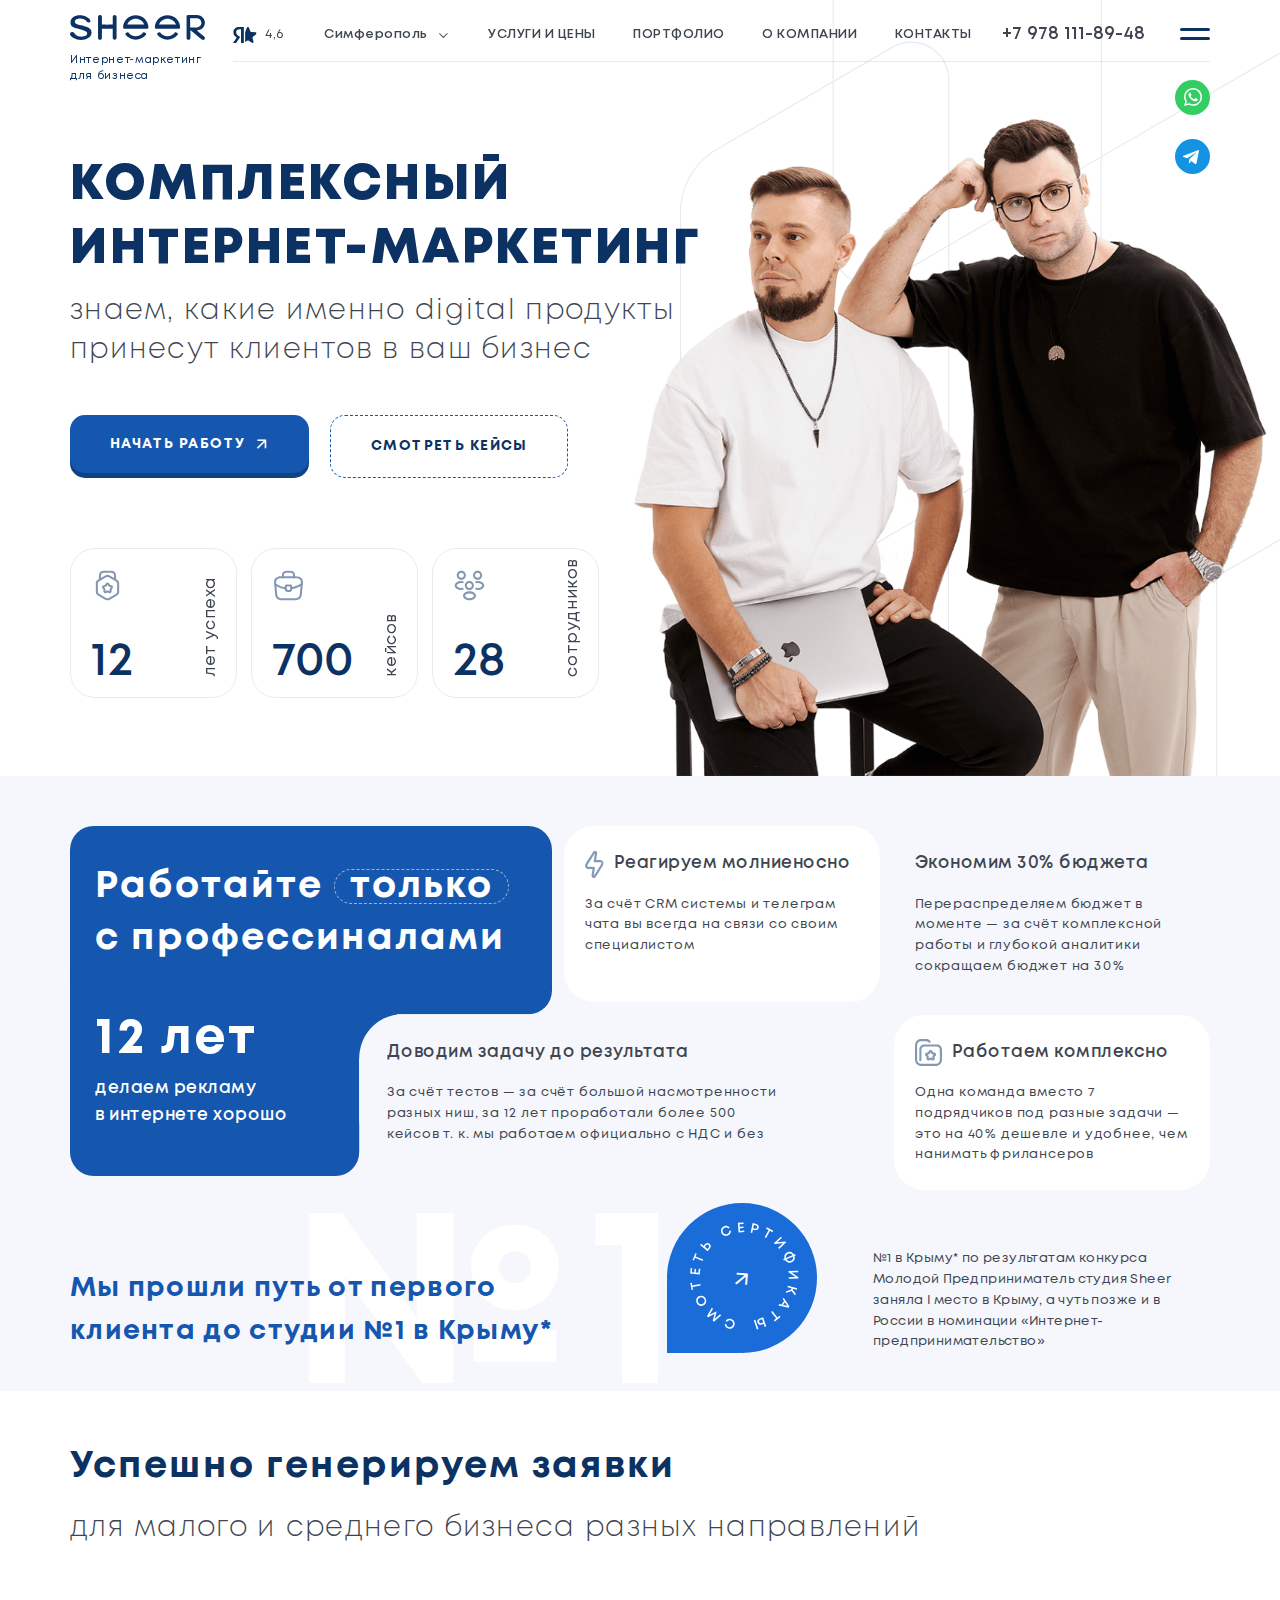
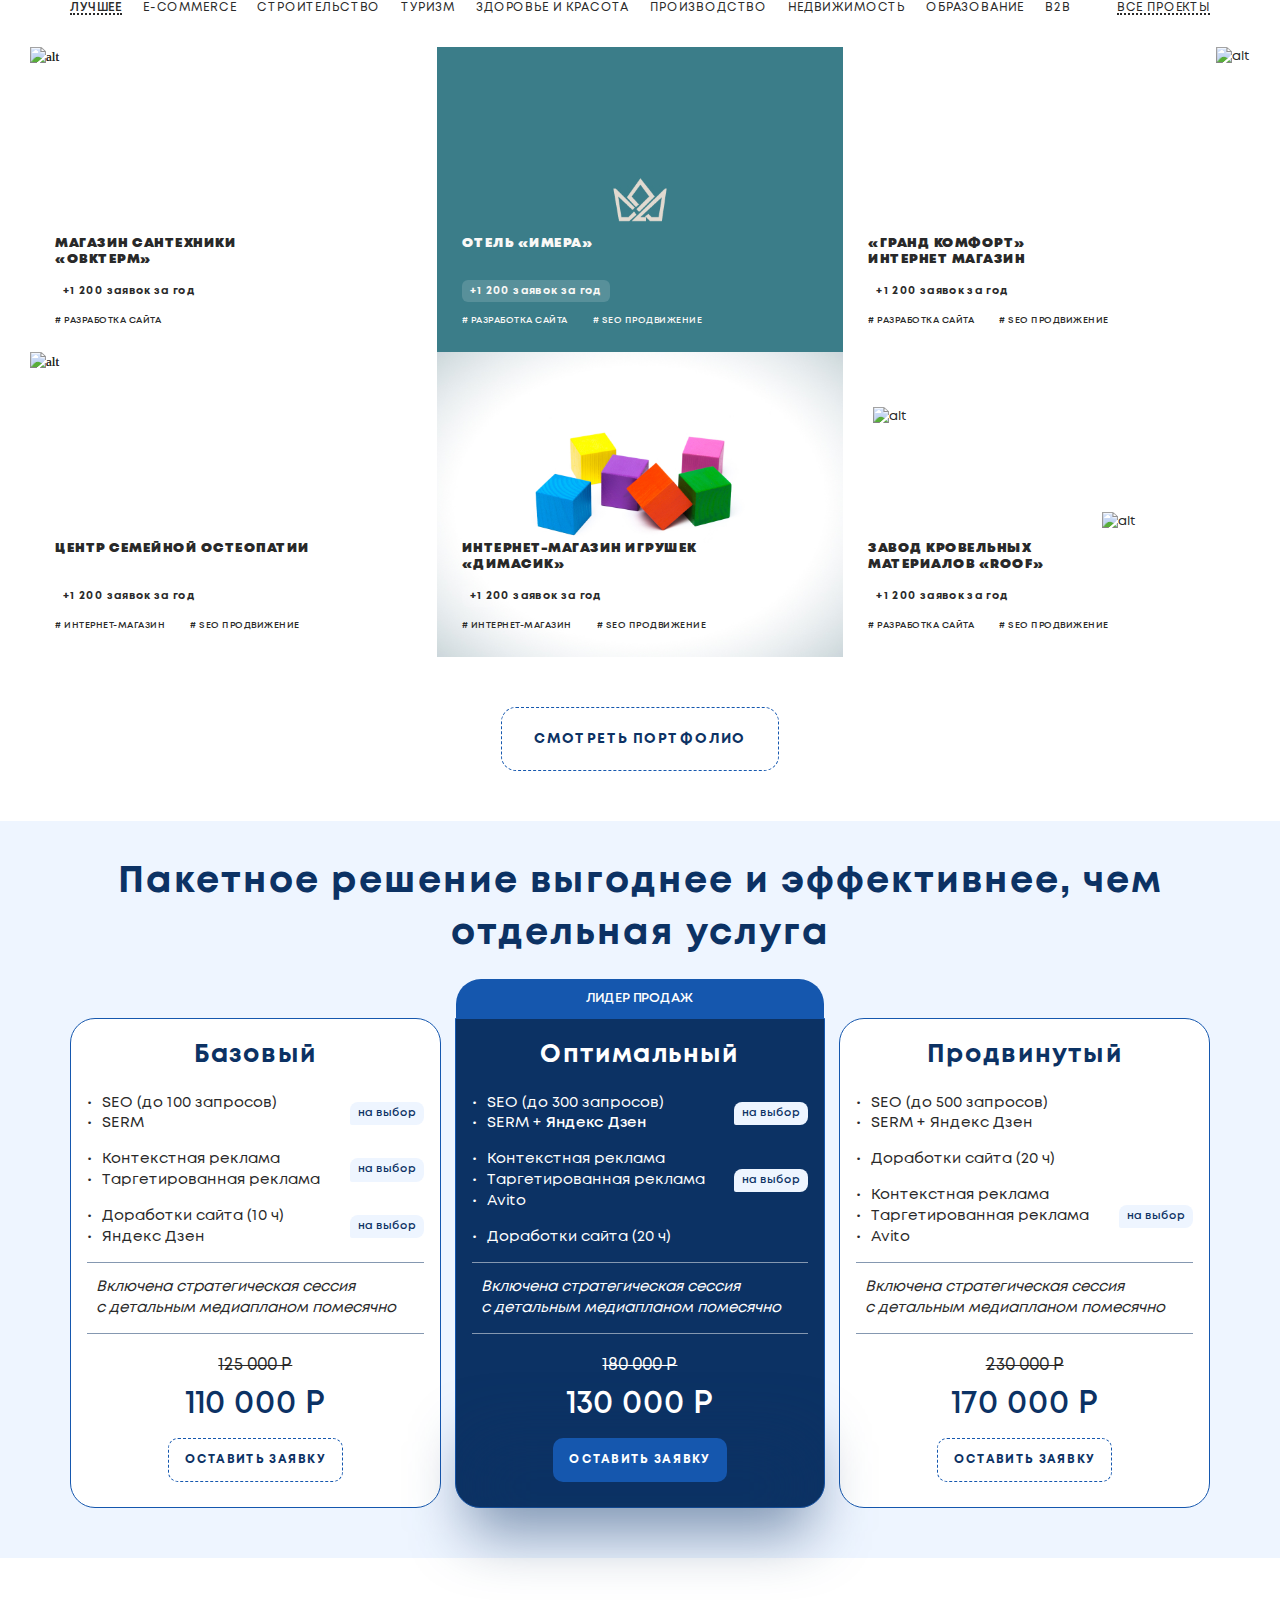
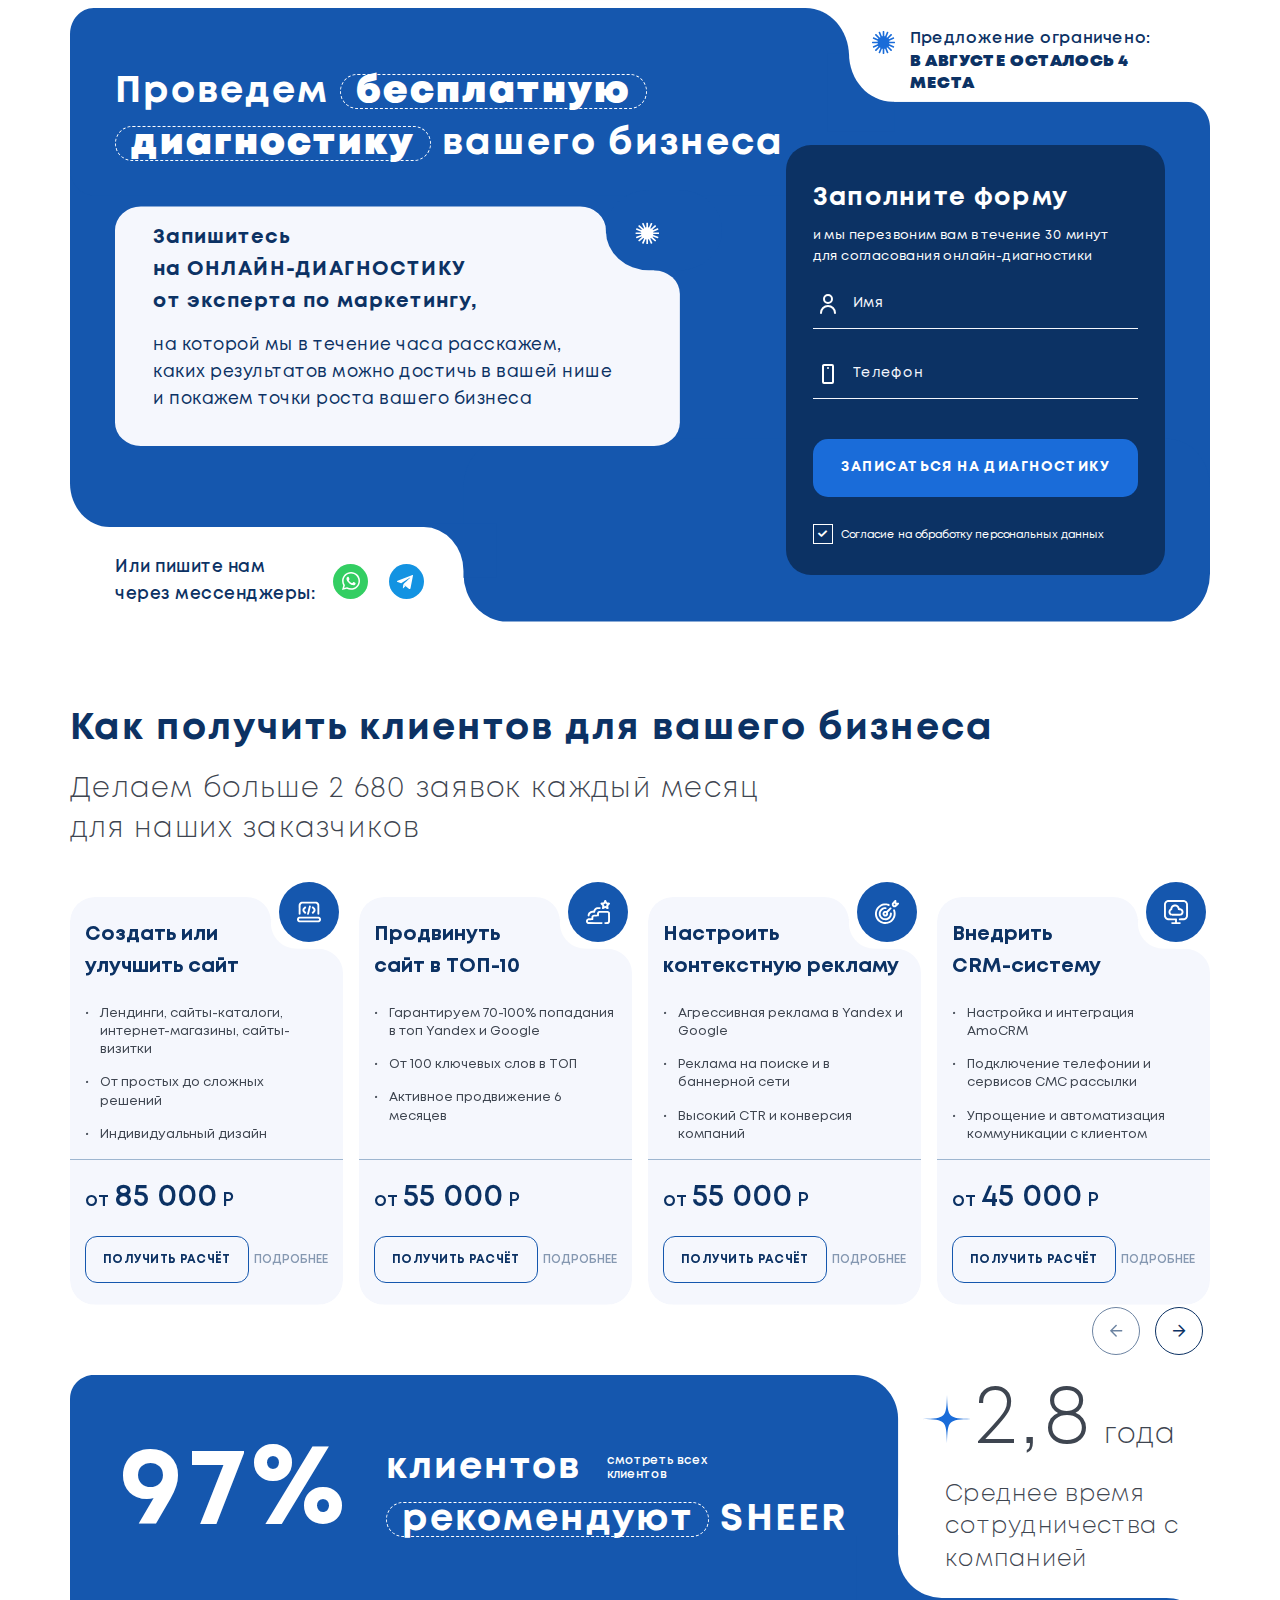
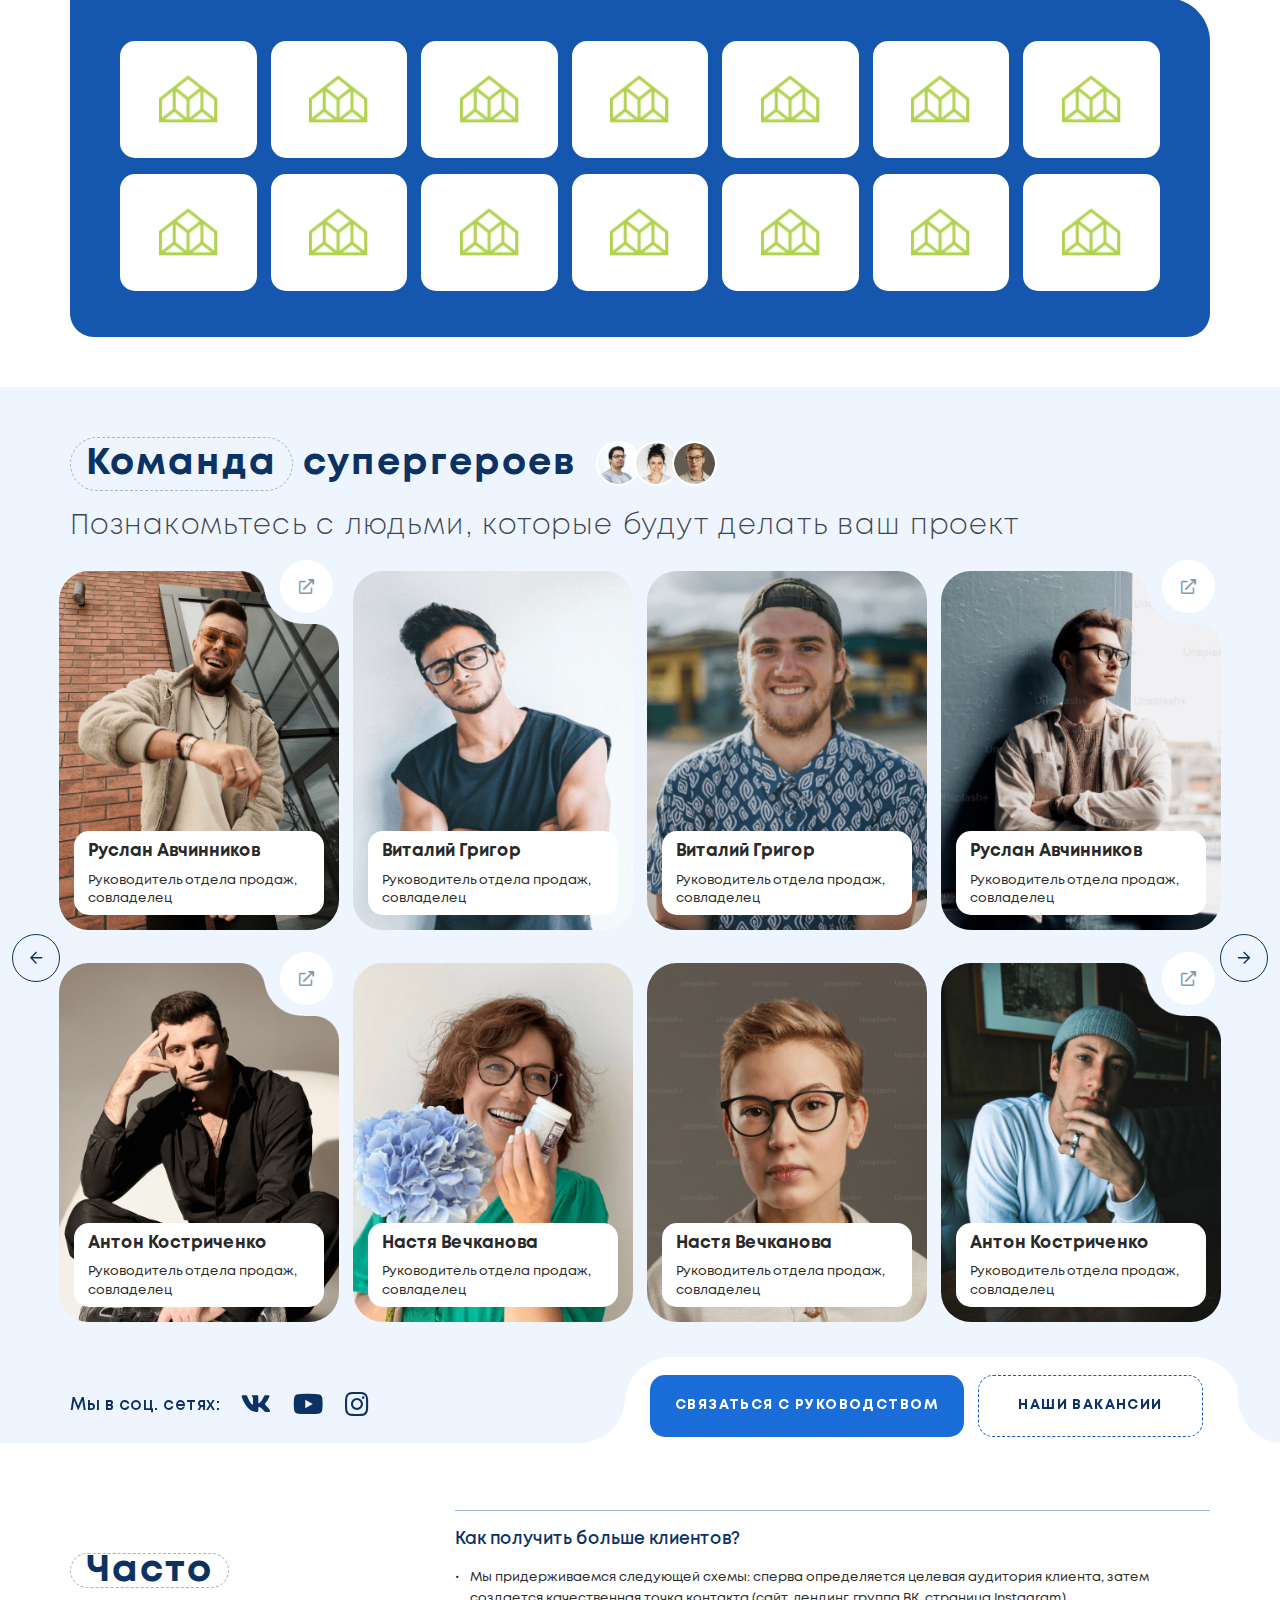
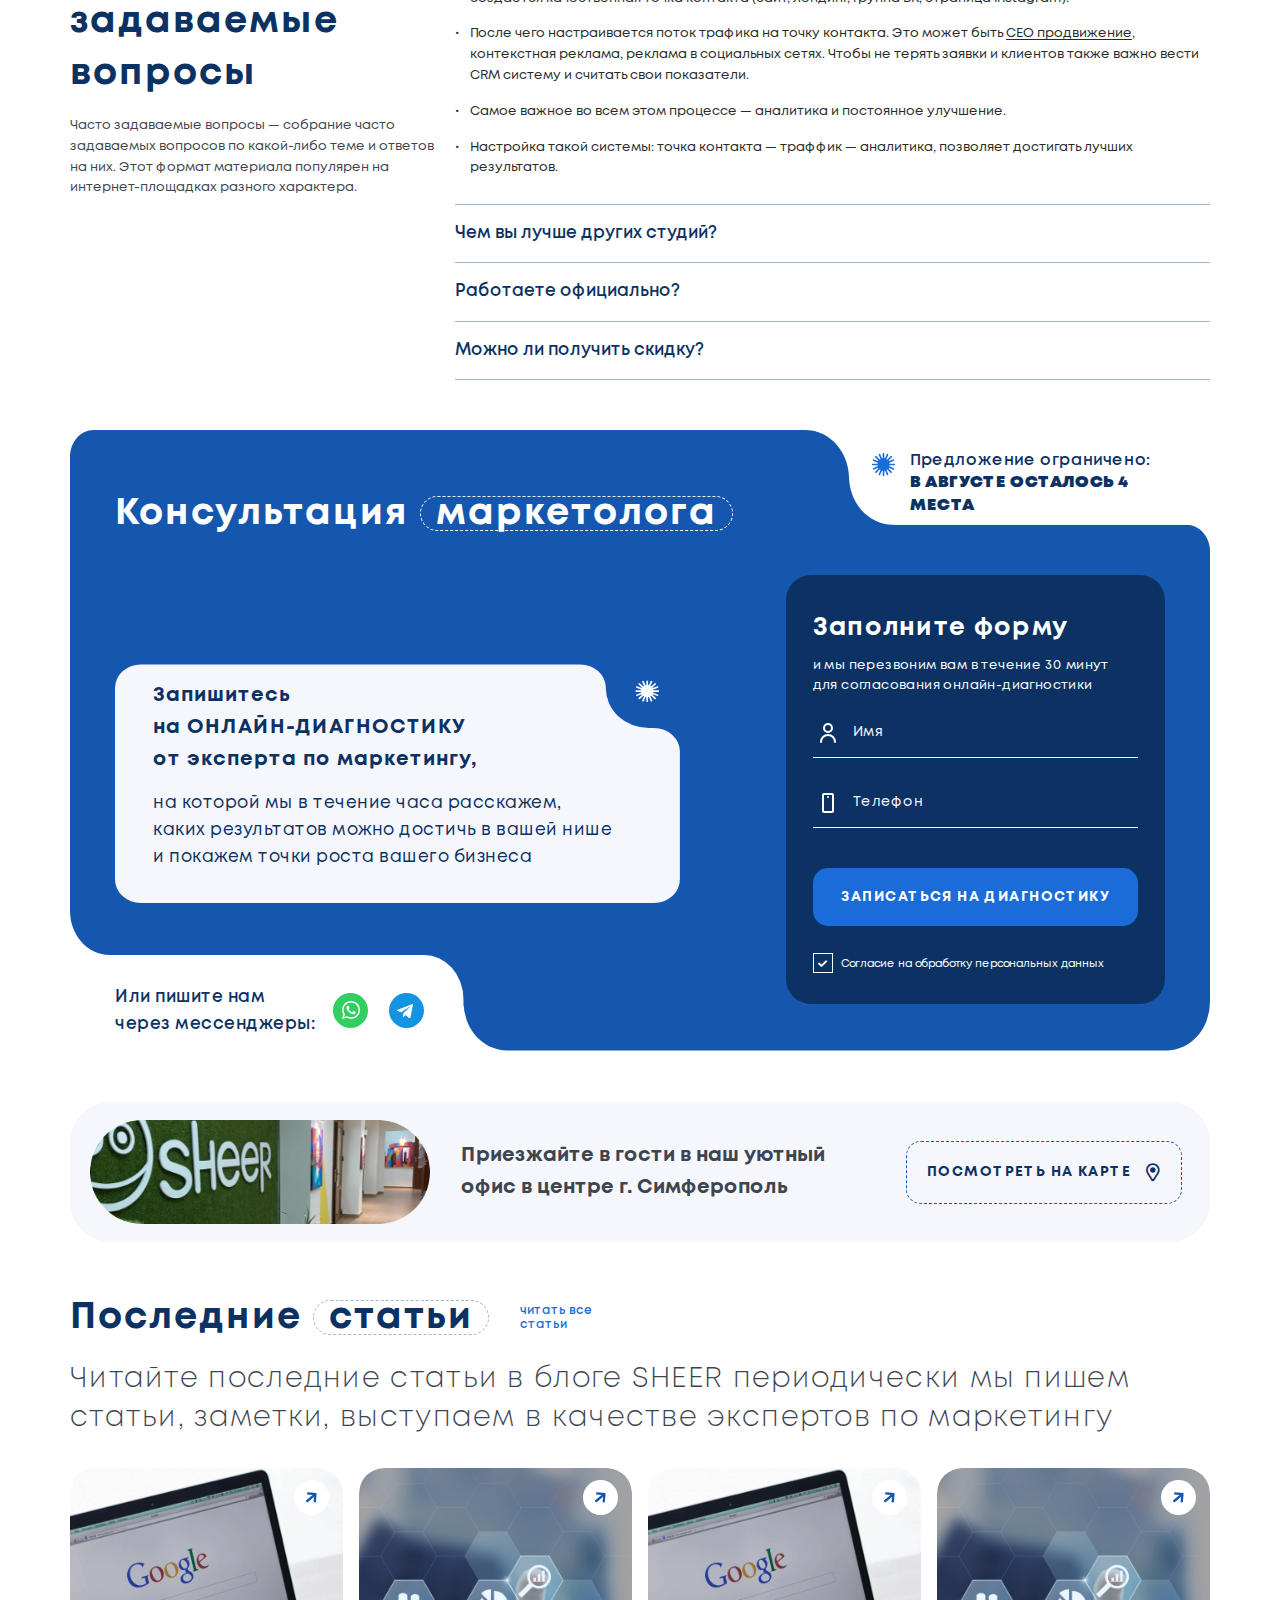
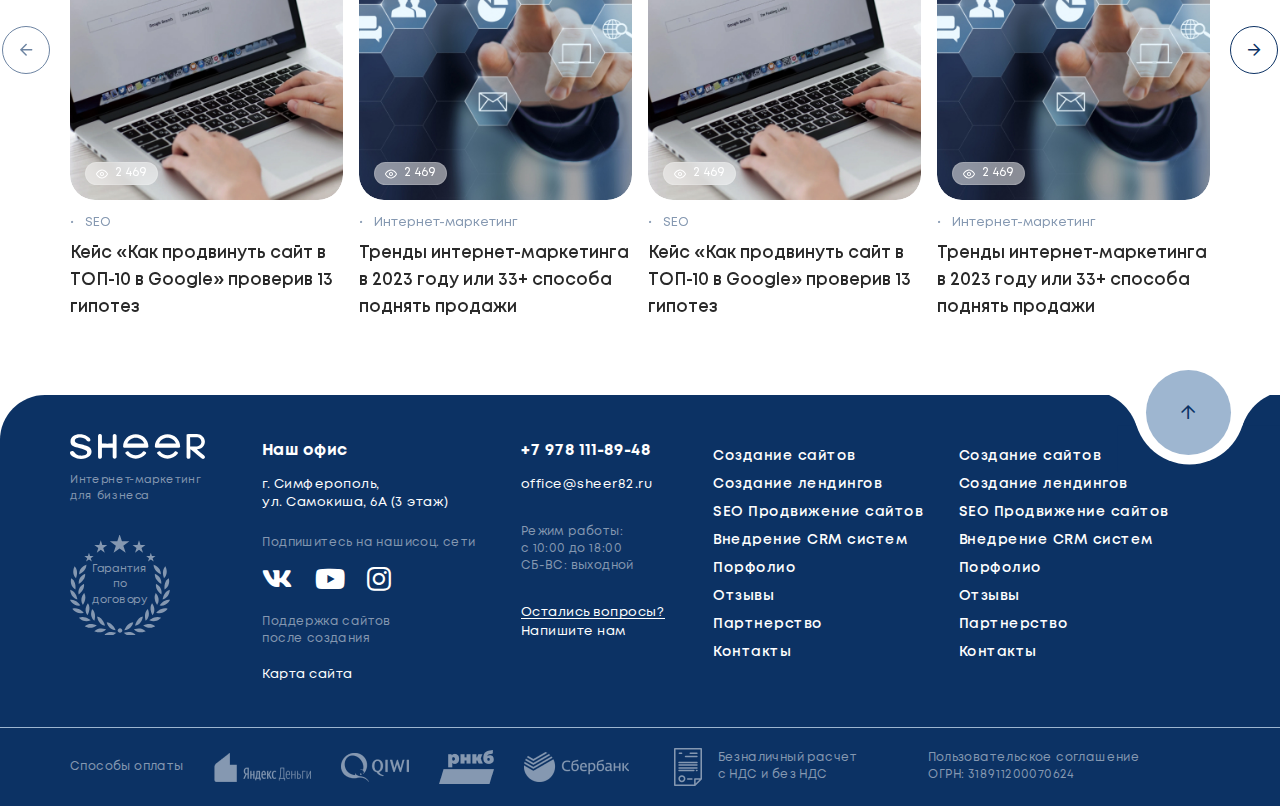
==== commit 74e8d9b0: "Add files via upload" ====
--- a/index.html
+++ b/index.html
@@ -19,8 +19,8 @@
 	<link rel="stylesheet" href="libs/slick-1.5.9/slick/slick.css" />
 	<link rel="stylesheet" href="libs/slick-1.5.9/slick/slick-theme.css" />
 	<link rel="stylesheet" href="css/fonts.css" />
-	<link rel="stylesheet" href="css/main.css?ver=1.9" />
-	<link rel="stylesheet" href="css/media.css?ver=1.9" />
+	<link rel="stylesheet" href="css/main.css?ver=1.22" />
+	<link rel="stylesheet" href="css/media.css?ver=1.22" />
 </head>
 <body>
 
@@ -29,9 +29,8 @@
 		<header class="header default">
 			<div class="container">
 				<div class="header__wrapper">
-					<span class='sandwich sandwich_menu'>
+					<span class='sandwich sandwich_mobile'>
 						<span class='sw-topper'></span>
-						<span class='sw-bottom'></span>
 						<span class='sw-footer'></span>
 					</span>
 					<div class="logo-wrap">
@@ -51,23 +50,6 @@
 							<li><a href="#">о компании</a></li>
 							<li><a href="#">контакты</a></li>
 						</ul>
-						<div class="menu-dropdown">
-							<ul>
-								<li><a href="#">Создание сайтов</a></li>
-								<li><a href="#">Создание лендингов</a></li>
-								<li><a href="#">SEO Продвижение сайтов</a></li>
-								<li><a href="#">Внедрение CRM систем</a></li>
-								<li><a href="#">Порфолио</a></li>
-								<li><a href="#">Отзывы</a></li>
-								<li><a href="#">Партнерство</a></li>
-								<li><a href="#">Контакты</a></li>
-								<li><a href="#">Создание сайтов</a></li>
-							</ul>
-						</div>
-						<span class='sandwich sandwich_catalog'>
-							<span class='sw-topper'></span>
-							<span class='sw-footer'></span>
-						</span>
 						<div class="header__content-mobile">
 							<div class="rating-main"><img src="img/rating.svg" alt="alt">4,6</div>
 							<div class="location-main">
@@ -79,8 +61,55 @@
 							<li><a href="#"><img src="img/wp.svg" alt="alt"></a></li>
 							<li><a href="#"><img src="img/tg.svg" alt="alt"></a></li>
 						</ul>
+						<span class='sandwich sandwich_desktop'>
+							<span class='sw-topper'></span>
+							<span class='sw-footer'></span>
+						</span>
 					</div>
 					<a href="tel:+79781118948" class="phone-mobile"><i class="fas fa-phone-alt"></i></a>
+					<div class="menu-dropdown">
+						<ul class="list-menu">
+							<li class="list-menu__haschild">
+								<a href="#">О компании</a>
+								<ul>
+									<li><a href="#">О нас</a></li>
+									<li><a href="#">Отзывы</a></li>
+									<li><a href="#">Команда</a></li>
+									<li><a href="#">Вакансии</a></li>
+									<li><a href="#">Сертификаты</a></li>
+								</ul>
+							</li>
+							<li class="list-menu__haschild">
+								<a href="#">Услуги</a>
+								<ul>
+									<li><a href="#">Комплексный маркетинг</a></li>
+									<li><a href="#">Создание сайта</a></li>
+									<li><a href="#">Доработка сайта</a></li>
+									<li><a href="#">Создание лендинга</a></li>
+									<li><a href="#">SEO</a></li>
+									<li><a href="#">Контекст</a></li>
+									<li><a href="#">Таргет</a></li>
+									<li><a href="#">Авито</a></li>
+									<li><a href="#">Настройка сервисов Яндекса</a></li>
+								</ul>
+							</li>
+							<li><a href="#">Портфолио</a></li>
+							<li><a href="#">Полезные статьи</a></li>
+							<li><a href="#">Контакты</a></li>
+						</ul>
+						<div class="contacts-menu">
+							<p>г. Симферополь, <br>ул. Самокиша, 6А (3 этаж)</p>
+							<p><a href="mailto:office@sheer82.ru">office@sheer82.ru</a></p>
+							<p><a href="tel:+79781118948" class="phone-main">+7 978 111-89-48</a></p>
+							<ul class="list-social">
+								<li><a href="#"><i class="fab fa-whatsapp"></i></a></li>
+								<li><a href="#"><i class="fab fa-telegram-plane"></i></a></li>
+								<li><a href="#"><i class="fab fa-vk"></i></a></li>
+								<li><a href="#"><i class="fab fa-youtube"></i></a></li>
+							</ul>
+						</div>
+					</div>
+					<div class="menu-overlay"></div>
 				</div>
 			</div>
 		</header>
@@ -219,17 +248,16 @@
 						<div class="col-lg-4 col-md-6">
 							<a href="#" class="item-portfolio">
 								<span class="item-portfolio__image">
-									<img src="img/portfolio1.jpg" alt="alt">
-								</span>
-								<span class="item-portfolio__mobile-image">
-									<img src="img/mobile_portfolio1.jpg" alt="alt">
-								</span>
-								<span class="item-portfolio__content">
-									<span class="item-portfolio__title">производство металлочерепицы «крымпрофсталь»</span>
-									<span class="item-portfolio__result">+1 200 заявок за год</span>
-									<span class="item-portfolio__tags">
-										<span class="item-portfolio__tag"># разработка сайта</span>
-										<span class="item-portfolio__tag"># SEO продвижение </span>
+									<img src="img/portfolio1_1.jpg" alt="alt">
+								</span>
+								<span class="item-portfolio__hover">
+									<img src="img/portfolio1_hover.jpg" alt="alt">
+								</span>
+								<span class="item-portfolio__content">
+									<span class="item-portfolio__title">магазин сантехники <br>«ОВКТЕРМ»</span>
+									<span class="item-portfolio__result">+1 200 заявок за год</span>
+									<span class="item-portfolio__tags">
+										<span class="item-portfolio__tag"># разработка сайта</span>
 									</span>
 								</span>
 							</a>
@@ -253,15 +281,13 @@
 							</a>
 						</div>
 						<div class="col-lg-4 col-md-6">
-							<a href="#" class="item-portfolio">
-								<span class="item-portfolio__image">
-									<img src="img/portfolio3.jpg" alt="alt">
-								</span>
-								<span class="item-portfolio__mobile-image">
-									<img src="img/mobile_portfolio3.jpg" alt="alt">
-								</span>
-								<span class="item-portfolio__content">
-									<span class="item-portfolio__title">«Shark» <br>интернет магазин</span>
+							<a href="#" class="item-portfolio item-portfolio_3">
+								<span class="item-portfolio__image-right">
+									<img src="img/portfolio3_1.png" alt="alt">
+								</span>
+								<span class="item-portfolio__image-waves"></span>
+								<span class="item-portfolio__content">
+									<span class="item-portfolio__title">«Гранд комфорт» <br>интернет магазин</span>
 									<span class="item-portfolio__result">+1 200 заявок за год</span>
 									<span class="item-portfolio__tags">
 										<span class="item-portfolio__tag"># разработка сайта</span>
@@ -271,12 +297,15 @@
 							</a>
 						</div>
 						<div class="col-lg-4 col-md-6 hidden-mobile">
-							<a href="#" class="item-portfolio item-portfolio_white">
-								<span class="item-portfolio__image">
-									<img src="img/portfolio4.jpg" alt="alt">
-								</span>
-								<span class="item-portfolio__content">
-									<span class="item-portfolio__title">брендовая одежда магазин «минт»</span>
+							<a href="#" class="item-portfolio">
+								<span class="item-portfolio__image">
+									<img src="img/portfolio4_1.jpg" alt="alt">
+								</span>
+								<span class="item-portfolio__hover">
+									<img src="img/portfolio4_hover.jpg" alt="alt">
+								</span>
+								<span class="item-portfolio__content">
+									<span class="item-portfolio__title">центр семейной остеопатии </span>
 									<span class="item-portfolio__result">+1 200 заявок за год</span>
 									<span class="item-portfolio__tags">
 										<span class="item-portfolio__tag"># интернет-магазин</span>
@@ -301,15 +330,15 @@
 							</a>
 						</div>
 						<div class="col-lg-4 col-md-6">
-							<a href="#" class="item-portfolio item-portfolio_white">
-								<span class="item-portfolio__image">
-									<img src="img/portfolio6.jpg" alt="alt">
-								</span>
-								<span class="item-portfolio__mobile-image">
-									<img src="img/mobile_portfolio4.jpg" alt="alt">
-								</span>
-								<span class="item-portfolio__content">
-									<span class="item-portfolio__title">«аромапрофи»</span>
+							<a href="#" class="item-portfolio">
+								<span class="roof-portfolio">
+									<img src="img/roof_portfolio.png" alt="alt">
+								</span>
+								<span class="text-roof">
+									<img src="img/text_roof.svg" alt="alt">
+								</span>
+								<span class="item-portfolio__content">
+									<span class="item-portfolio__title">завод кровельных <br>материалов «roof»</span>
 									<span class="item-portfolio__result">+1 200 заявок за год</span>
 									<span class="item-portfolio__tags">
 										<span class="item-portfolio__tag"># разработка сайта</span>
@@ -1076,6 +1105,91 @@
 				<ul class="slider-services">
 					<li>
 						<div class="item-service">
+							<div class="item-service__head">
+								<div class="item-service__icon">
+									<img src="img/ic_service1.svg" alt="alt">
+								</div>
+								<div class="title-common">Создать или <br>улучшить сайт </div>
+								<i class="fas fa-chevron-down"></i>
+							</div>
+							<div class="item-service__content">
+								<ul>
+									<li>Лендинги, сайты-каталоги, интернет-магазины, сайты-визитки</li>
+									<li>От простых до сложных решений</li>
+									<li>Индивидуальный дизайн</li>
+								</ul>
+								<div class="item-service__bottom">
+									<div class="price-common">от <span>85 000</span> Р</div>
+									<div class="item-service__buttons">
+										<a href="#" class="btn-main btn-main_transparent">Получить расчёт</a>
+										<a href="#" class="link-page">подробнее</a>
+									</div>
+								</div>
+							</div>
+						</div>
+					</li>
+					<li>
+						<div class="item-service">
+							<div class="item-service__icon">
+								<img src="img/ic_service2.svg" alt="alt">
+							</div>
+							<div class="title-common">Продвинуть <br>сайт в ТОП-10</div>
+							<ul>
+								<li>Гарантируем 70-100% попадания в топ Yandex и Google</li>
+								<li>От 100 ключевых слов в ТОП</li>
+								<li>Активное продвижение 6 месяцев</li>
+							</ul>
+							<div class="item-service__bottom">
+								<div class="price-common">от <span>55 000</span> Р</div>
+								<div class="item-service__buttons">
+									<a href="#" class="btn-main btn-main_transparent">Получить расчёт</a>
+									<a href="#" class="link-page">подробнее</a>
+								</div>
+							</div>
+						</div>
+					</li>
+					<li>
+						<div class="item-service">
+							<div class="item-service__icon">
+								<img src="img/ic_service3.svg" alt="alt">
+							</div>
+							<div class="title-common">Настроить контекстную рекламу</div>
+							<ul>
+								<li>Агрессивная реклама в Yandex и Google</li>
+								<li>Реклама на поиске и в баннерной сети</li>
+								<li>Высокий CTR и конверсия компаний</li>
+							</ul>
+							<div class="item-service__bottom">
+								<div class="price-common">от <span>55 000</span> Р</div>
+								<div class="item-service__buttons">
+									<a href="#" class="btn-main btn-main_transparent">Получить расчёт</a>
+									<a href="#" class="link-page">подробнее</a>
+								</div>
+							</div>
+						</div>
+					</li>
+					<li>
+						<div class="item-service">
+							<div class="item-service__icon">
+								<img src="img/ic_service4.svg" alt="alt">
+							</div>
+							<div class="title-common">Внедрить <br>CRM-систему</div>
+							<ul>
+								<li>Настройка и интеграция AmoCRM</li>
+								<li>Подключение телефонии и сервисов СМС рассылки</li>
+								<li>Упрощение и автоматизация коммуникации с клиентом</li>
+							</ul>
+							<div class="item-service__bottom">
+								<div class="price-common">от <span>45 000</span> Р</div>
+								<div class="item-service__buttons">
+									<a href="#" class="btn-main btn-main_transparent">Получить расчёт</a>
+									<a href="#" class="link-page">подробнее</a>
+								</div>
+							</div>
+						</div>
+					</li>
+					<li>
+						<div class="item-service">
 							<div class="item-service__icon">
 								<img src="img/ic_service1.svg" alt="alt">
 							</div>
@@ -1114,86 +1228,6 @@
 							</div>
 						</div>
 					</li>
-					<li>
-						<div class="item-service">
-							<div class="item-service__icon">
-								<img src="img/ic_service3.svg" alt="alt">
-							</div>
-							<div class="title-common">Настроить контекстную рекламу</div>
-							<ul>
-								<li>Агрессивная реклама в Yandex и Google</li>
-								<li>Реклама на поиске и в баннерной сети</li>
-								<li>Высокий CTR и конверсия компаний</li>
-							</ul>
-							<div class="item-service__bottom">
-								<div class="price-common">от <span>55 000</span> Р</div>
-								<div class="item-service__buttons">
-									<a href="#" class="btn-main btn-main_transparent">Получить расчёт</a>
-									<a href="#" class="link-page">подробнее</a>
-								</div>
-							</div>
-						</div>
-					</li>
-					<li>
-						<div class="item-service">
-							<div class="item-service__icon">
-								<img src="img/ic_service4.svg" alt="alt">
-							</div>
-							<div class="title-common">Внедрить <br>CRM-систему</div>
-							<ul>
-								<li>Настройка и интеграция AmoCRM</li>
-								<li>Подключение телефонии и сервисов СМС рассылки</li>
-								<li>Упрощение и автоматизация коммуникации с клиентом</li>
-							</ul>
-							<div class="item-service__bottom">
-								<div class="price-common">от <span>45 000</span> Р</div>
-								<div class="item-service__buttons">
-									<a href="#" class="btn-main btn-main_transparent">Получить расчёт</a>
-									<a href="#" class="link-page">подробнее</a>
-								</div>
-							</div>
-						</div>
-					</li>
-					<li>
-						<div class="item-service">
-							<div class="item-service__icon">
-								<img src="img/ic_service1.svg" alt="alt">
-							</div>
-							<div class="title-common">Создать или <br>улучшить сайт</div>
-							<ul>
-								<li>Лендинги, сайты-каталоги, интернет-магазины, сайты-визитки</li>
-								<li>От простых до сложных решений</li>
-								<li>Индивидуальный дизайн</li>
-							</ul>
-							<div class="item-service__bottom">
-								<div class="price-common">от <span>85 000</span> Р</div>
-								<div class="item-service__buttons">
-									<a href="#" class="btn-main btn-main_transparent">Получить расчёт</a>
-									<a href="#" class="link-page">подробнее</a>
-								</div>
-							</div>
-						</div>
-					</li>
-					<li>
-						<div class="item-service">
-							<div class="item-service__icon">
-								<img src="img/ic_service2.svg" alt="alt">
-							</div>
-							<div class="title-common">Продвинуть <br>сайт в ТОП-10</div>
-							<ul>
-								<li>Гарантируем 70-100% попадания в топ Yandex и Google</li>
-								<li>От 100 ключевых слов в ТОП</li>
-								<li>Активное продвижение 6 месяцев</li>
-							</ul>
-							<div class="item-service__bottom">
-								<div class="price-common">от <span>55 000</span> Р</div>
-								<div class="item-service__buttons">
-									<a href="#" class="btn-main btn-main_transparent">Получить расчёт</a>
-									<a href="#" class="link-page">подробнее</a>
-								</div>
-							</div>
-						</div>
-					</li>
 				</ul>
 			</div>
 		</section>
@@ -1303,8 +1337,8 @@
 					</div>
 				</h2>
 				<div class="descr-big">Познакомьтесь с людьми, которые будут делать ваш проект</div>
-				<div class="row row_team">
-					<div class="col-lg-3 col-6">
+				<div class="row_team">
+					<div>
 						<div class="item-team">
 							<a href="#" class="link-circle">
 								<i class="far fa-external-link"></i>
@@ -1319,7 +1353,7 @@
 							</div>
 						</div>
 					</div>
-					<div class="col-lg-3 col-6">
+					<div>
 						<div class="item-team">
 							<a href="#" class="link-circle">
 								<i class="far fa-external-link"></i>
@@ -1334,7 +1368,7 @@
 							</div>
 						</div>
 					</div>
-					<div class="col-lg-3 col-6">
+					<div>
 						<div class="item-team">
 							<div class="item-team__image">
 								<img src="img/team3.png" alt="alt">
@@ -1345,7 +1379,7 @@
 							</div>
 						</div>
 					</div>
-					<div class="col-lg-3 col-6">
+					<div>
 						<div class="item-team">
 							<div class="item-team__image">
 								<img src="img/team4.png" alt="alt">
@@ -1356,7 +1390,7 @@
 							</div>
 						</div>
 					</div>
-					<div class="col-lg-3 col-6">
+					<div>
 						<div class="item-team">
 							<div class="item-team__image">
 								<img src="img/team5.png" alt="alt">
@@ -1367,7 +1401,7 @@
 							</div>
 						</div>
 					</div>
-					<div class="col-lg-3 col-6">
+					<div>
 						<div class="item-team">
 							<div class="item-team__image">
 								<img src="img/team6.png" alt="alt">
@@ -1378,7 +1412,7 @@
 							</div>
 						</div>
 					</div>
-					<div class="col-lg-3 col-6">
+					<div>
 						<div class="item-team">
 							<a href="#" class="link-circle">
 								<i class="far fa-external-link"></i>
@@ -1393,7 +1427,37 @@
 							</div>
 						</div>
 					</div>
-					<div class="col-lg-3 col-6">
+					<div>
+						<div class="item-team">
+							<a href="#" class="link-circle">
+								<i class="far fa-external-link"></i>
+								<span class="link-circle__hint">Статьи автора</span>
+							</a>
+							<div class="item-team__image">
+								<img src="img/team8.png" alt="alt">
+							</div>
+							<div class="item-team__content">
+								<div class="title-middle">Антон Костриченко</div>
+								<p>Руководитель отдела продаж, совладелец</p>
+							</div>
+						</div>
+					</div>
+					<div>
+						<div class="item-team">
+							<a href="#" class="link-circle">
+								<i class="far fa-external-link"></i>
+								<span class="link-circle__hint">Статьи автора</span>
+							</a>
+							<div class="item-team__image">
+								<img src="img/team8.png" alt="alt">
+							</div>
+							<div class="item-team__content">
+								<div class="title-middle">Антон Костриченко</div>
+								<p>Руководитель отдела продаж, совладелец</p>
+							</div>
+						</div>
+					</div>
+					<div>
 						<div class="item-team">
 							<a href="#" class="link-circle">
 								<i class="far fa-external-link"></i>
@@ -1419,7 +1483,7 @@
 						</ul>
 					</div>
 					<div class="buttons-team">
-						<a href="#" class="btn-main">связаться с руководством</a>
+						<a href="#modal-leadership" class="btn-main fancybox">связаться с руководством</a>
 						<a href="#" class="btn-main btn-main_transparent">наши вакансии</a>
 					</div>
 				</div>
@@ -1731,6 +1795,70 @@
 
 	</div>
 
+	<div id="modal-leadership" class="modal-block">
+		<div class="modal-wrap">
+			<h2 class="title-section">Связаться <span>с руководством</span></h2>
+			<div class="title-middle">Для связи с руководством студии по спорным вопросам, жалобам или пожеланиям, заполните форму ниже. Подробно рассмотрим вашу обратную связь и дадим ответ в течение 5 рабочих дней</div>
+			<div class="modal-wrap__content">
+				<form>
+					<div class="row">
+						<div class="col-lg-6">
+							<div class="item-form">
+								<div class="item-form__icon">
+									<img src="img/user.svg" alt="alt">
+								</div>
+								<input type="text" placeholder="ФИО" required="required">
+							</div>
+						</div>
+						<div class="col-lg-6">
+							<div class="item-form">
+								<div class="item-form__icon">
+									<img src="img/mobile.svg" alt="alt">
+								</div>
+								<input type="text" placeholder="Название проекта" required="required">
+							</div>
+						</div>
+						<div class="col-lg-6">
+							<div class="item-form">
+								<div class="item-form__icon">
+									<img src="img/mail.svg" alt="alt">
+								</div>
+								<input type="email" placeholder="E-mail" required="required">
+							</div>
+						</div>
+						<div class="col-lg-6">
+							<div class="item-form">
+								<div class="item-form__icon">
+									<img src="img/mobile.svg" alt="alt">
+								</div>
+								<input type="text" placeholder="Телефон" class="input-phone" required="required">
+							</div>
+						</div>
+						<div class="col-lg-12">
+							<div class="item-form">
+								<div class="item-form__icon">
+									<img src="img/message.svg" alt="alt">
+								</div>
+								<input type="text" placeholder="Сообщение" required="required">
+							</div>
+						</div>
+						<div class="col-lg-6 col_checkbox">
+							<div class="checkbox">
+								<label>
+									<input type="checkbox" required="required" checked="checked" />
+									<span>Согласие на обработку персональных данных</span>
+								</label>
+							</div>
+						</div>
+						<div class="col-lg-6">
+							<input type="submit" value="получить консультацию" class="btn-main">
+						</div>
+					</div>
+				</form>
+			</div>
+		</div>
+	</div>
+
 	<!--[if lt IE 9]>
 	<script src="libs/html5shiv/es5-shim.min.js"></script>
 	<script src="libs/html5shiv/html5shiv.min.js"></script>
@@ -1744,8 +1872,9 @@
 <script src="libs/scroll2id/PageScroll2id.min.js"></script>
 <script src="libs/mask/jquery.maskedinput.js"></script>
 <script src="libs/modal-video/jquery-modal-video.min.js"></script>
+<script src="libs/beforeafter/beforeafter.jquery-1.0.0.min.js"></script>
 <script src="libs/jQueryFormStyler-master/jquery.formstyler.min.js"></script>
-<script src="js/common.js?ver=1.9"></script>
+<script src="js/common.js?ver=1.22"></script>
 <!-- Yandex.Metrika counter --><!-- /Yandex.Metrika counter -->
 <!-- Google Analytics counter --><!-- /Google Analytics counter -->
 </body>
--- a/css/main.css
+++ b/css/main.css
@@ -26,7 +26,7 @@
 body {
 	font-family: 'Mont';
 	font-size: 16px;
-	line-height: 160%;
+	line-height: 160%; 
 	color: #3E4550;
 	overflow-x: hidden;
 	margin: 0;
@@ -378,6 +378,7 @@
 .billbord__right {
 	margin-left: -160px;
 	position: relative;
+	pointer-events: none;
 }
 .billbord__lines {
 	left: 56px;
@@ -1198,6 +1199,11 @@
 	padding: 10px 15px;
 	padding-top: 40px;
 	height: inherit !important;
+	display: flex;
+}
+.slider-services .slick-slide > div {
+	width: 100%;
+	display: flex;
 }
 .slider-services {
 	margin: 0 -15px;
@@ -1415,9 +1421,10 @@
 .item-team__image img {
 	width: 100%;
 	height: 100%;
-	object-fit: cover;
+	object-fit: cover; 
 	font-family: 'object-fit: cover;';
 	border-radius: 30px;
+	object-position: top;
 }
 .item-team__content {
 	padding: 9px 18px;
@@ -1945,19 +1952,7 @@
 	background: #FFF;
 	display: none;
 }
-.menu-dropdown li a {
-	color: #3E4550;
-	border-bottom: 1px solid transparent;
-	font-weight: 600;
-	letter-spacing: 0.5px;
-	text-transform: uppercase;
-}
-.menu-dropdown li a:hover {
-	border-color: #3E4550;
-}
-.menu-dropdown li {
-	margin-bottom: 10px;
-}
+
 .consultation_main .consultation-block .block-form {
 	margin-top: -60px;
 }
@@ -2463,7 +2458,7 @@
 	position: absolute;
 	display: block;
 	content: " ";
-	top: 0;
+	top: 0; 
 	left: 58px;
 	right: 0;
 	height: 122px;
@@ -2477,7 +2472,7 @@
 	top: 0;
 	width: 50px;
 	height: 50px;
-	display: flex;
+	display: flex; 
 	z-index: 1;
 	align-items: center;
 	justify-content: center;
@@ -2543,7 +2538,12 @@
 	justify-content: flex-end;
 }
 .item-service__content {
-	padding-bottom: 16px;
+	padding-bottom: 0;
+	display: flex;
+	flex-direction: column;
+	align-items: flex-start;
+	width: 100%;
+	flex: 1;
 }
 .item-service_main .btn-main {
 	padding: 0 40px;
@@ -2622,4 +2622,2050 @@
 .slider-video-reviews {
 	margin: 0 -15px;
 	padding-bottom: 80px;
+}   
+.subtitle-section {
+	font-size: 36px;
+	color: #0C3264;
+	font-weight: 700;
+	line-height: 140%;
+}
+.wrapper_page {
+	padding-top: 99px;
+}
+.page-news .subtitle-section,
+.page-news .title-section {
+	text-align: center;
+}
+.page-news .title-section {
+	padding-bottom: 10px;
+}
+.page-news .subtitle-section {
+	padding-bottom: 29px;
+}
+.row_blog > div {
+	padding-top: 39px;
+	padding-bottom: 32px;
+	border-top: 1px solid #9EB6D0;
+	border-bottom: 1px solid #9EB6D0;
+}
+.row_blog > div::after {
+	position: absolute;
+	display: block;
+	content: " ";
+	right: 0;
+	top: 20px;
+	bottom: 20px;
+	width: 1px;
+	background: #9EB6D0;
+}
+.row_blog > .col-lg-6:nth-child(even)::after {
+	display: none;
+}
+.row_blog > .col-lg-4:nth-child(3n)::after {
+	display: none;
+}
+.row_blog > .col-lg-6:nth-last-child(-n+2),
+.row_blog > .col-lg-4:nth-last-child(-n+3) {
+	border-bottom: none;
+}
+.item-blog__image {
+	height: 250px;
+	border-radius: 30px;
+	display: block;
+	width: 100%;
+	position: relative;
+	overflow: hidden;
+}
+.item-blog__image img {
+	width: 100%;
+	height: 100%;
+	border-radius: 30px;
+	object-fit: cover;
+	font-family: 'object-fit: cover;';
+	transition: all 2s;
+}
+.item-blog__image:hover img {
+	transform: scale(1.1);
+}
+.views-blog {
+	padding: 2px 12px;
+	color: #FFF;
+	font-size: 13px;
+	bottom: 20px;
+	left: 20px;
+	line-height: 140%;
+	border-radius: 20px;
+	border: 1px solid rgba(255, 255, 255, 0.15);
+	background: rgba(255, 255, 255, 0.50);
+	backdrop-filter: blur(7.5px);
+	position: absolute;
+	display: inline-flex;
+	align-items: center;
+	white-space: nowrap;
+}
+.views-blog img {
+	margin-right: 10px;
+}
+.item-blog__image::after {
+	width: 40px;
+	height: 40px;
+	top: 16px;
+	right: 19px;
+	background-color: #FFF;
+	color: #1557AE;
+	border-radius: 50%;
+	display: flex;
+	align-items: center;
+	justify-content: center;
+	position: absolute;
+	z-index: 2;
+	-moz-osx-font-smoothing: grayscale;
+	-webkit-font-smoothing: antialiased;
+	font-style: normal;
+	font-variant: normal;
+	text-rendering: auto;
+	line-height: 1;
+	font-family: "Font Awesome 5 Pro";
+	font-weight: 900;
+	font-size: 15px;
+	transform: rotate(-40deg);
+	content: "\f061";
+}
+.item-blog .row {
+	margin: 0 -13px;
+}
+.item-blog .row > div {
+	padding: 0 13px;
+}
+.top-blog {
+	margin-bottom: 8px;
+}
+.category-blog {
+	padding-left: 15px;
+	color: #8598B1;
+	display: block;
+	position: relative;
+}
+.category-blog::before {
+	position: absolute;
+	top: 0;
+	left: 0;
+	content: "•";
+}
+.item-blog .title-middle {
+	margin-bottom: 18px;
+	display: block;
+	letter-spacing: normal;
+	color: #292929;
+}
+.item-blog .title-middle:hover {
+	color: #1557AE;
+}
+.item-blog__text {
+	font-size: 14px;
+	line-height: 140%;
+	letter-spacing: 0.7px;
+	display: block;
+	display: -webkit-box;
+	-webkit-line-clamp: 4;
+	-webkit-box-orient: vertical;  
+	overflow: hidden;
+}
+.item-blog__bottom {
+	padding-top: 25px;
+	display: flex;
+	align-items: center;
+	justify-content: space-between;
+}
+.author-blog {
+	color: #292929;
+	line-height: 140%;
+	display: flex;
+	align-items: center;
+}
+.author-blog__image {
+	width: 50px;
+	height: 50px;
+	margin-right: 15px;
+	border-radius: 50%;
+	border: 2px solid #FFF;
+	box-shadow: 0px 4px 4px 0px rgba(0, 0, 0, 0.15);
+}
+.author-blog__image img {
+	width: 100%;
+	height: 100%;
+	border-radius: 50%;
+	object-fit: cover;
+	font-family: 'object-fit: cover;';
+}
+.author-blog__content {
+	display: block;
+}
+.author-blog__title {
+	font-size: 15px;
+	font-weight: 700;
+	display: block;
+}
+.author-blog__descr {
+	font-size: 13px;
+}
+.date-blog {
+	font-size: 14px;
+	line-height: 140%;
+	letter-spacing: 0.7px;
+	display: inline-flex;
+	align-items: center;
+}
+.date-blog i {
+	font-size: 16px;
+	margin-right: 9px;
+	color: #8598B1;
+}
+.sorting-block {
+	padding: 42px 0;
+	display: flex;
+	align-items: center;
+}
+.sorting-block .btn-main {
+	height: 46px;
+	margin-right: 60px;
+	letter-spacing: 1.12px;
+	font-weight: 600;
+	box-shadow: none;
+	border-radius: 10px;
+	background: #1A6CD9;
+	padding: 0 20px;
+}
+.title-small {
+	font-size: 18px;
+	color: #0C3264;
+	font-weight: 600;
+	letter-spacing: 0.9px;
+}
+.item-select .jq-selectbox__select-text {
+	padding: 0 20px;
+	padding-right: 40px;
+	cursor: pointer;
+	display: flex;
+	align-items: center;
+	border-radius: 10px;
+	border: 1px solid #8598B1;
+	height: 46px;
+	white-space: nowrap;
+}
+.item-select .jq-selectbox__dropdown {
+	border-radius: 10px;
+	border: 1px solid #8598B1;
+	background-color: #fff;
+	width: 100%;
+	top: 100% !important;
+	bottom: auto !important;
+}
+.item-select .jq-selectbox__dropdown li {
+	padding: 5px 10px;
+	cursor: pointer;
+}
+.item-select .jqselect {
+	font-size: 14px;
+	letter-spacing: 0.98px;
+	display: block;
+	width: 100%;
+}
+.sorting-block .item-select {
+	margin-left: 15px;
+	min-width: 170px;
+}
+.item-select .jq-selectbox__trigger {
+	width: 19px;
+	height: 19px;
+	font-size: 12px;
+	right: 12px;
+	color: #8598B1;
+	top: 0;
+	bottom: 0;
+	margin: auto;
+	position: absolute;
+	cursor: pointer;
+	display: flex;
+	align-items: center;
+	justify-content: center;
+	-moz-osx-font-smoothing: grayscale;
+	-webkit-font-smoothing: antialiased;
+	font-style: normal;
+	font-variant: normal;
+	text-rendering: auto;
+	line-height: 1;
+	font-family: "Font Awesome 5 Pro";
+	font-weight: 700;
+}
+.item-select .jq-selectbox__trigger:before {
+	content: "\f078";
+}
+.sorting-block .item-select_big {
+	min-width: 232px;
+}
+.top-blog {
+	display: flex;
+	align-items: center;
+	justify-content: space-between;
+}
+.top-blog .date-blog {
+	color: #8598B1;
+}
+.item-blog__image + .top-blog {
+	margin-top: 15px;
+}
+.col-lg-4 .item-blog__text {
+	-webkit-line-clamp: 4;
+}
+.pager {
+	padding-top: 23px;
+	border-top: 1px solid #9EB6D0;
+	position: relative;
+	display: flex;
+	align-items: center;
+	justify-content: center;
+	position: relative;
+}
+.page-numbers {
+	font-size: 20px;
+	margin: 0 25px;
+	font-weight: 600;
+	color: #292929;
+}
+.page-numbers.current,
+.page-numbers:hover {
+	color: #1A6CD9;
+}
+.prev.page-numbers,
+.next.page-numbers {
+	width: 56px;
+	height: 56px;
+	font-size: 18px;
+	cursor: pointer;
+	transition: all 0.3s;
+	border-radius: 50%;
+	flex: none;
+	color: #8598B1;
+	border: 1px solid #8598B1;
+	display: flex;
+	align-items: center;
+	justify-content: center;
+}
+.prev.page-numbers {
+	margin-right: 130px;
+}
+.next.page-numbers {
+	margin-left: 130px;
+}
+.prev.page-numbers:hover,
+.next.page-numbers:hover {
+	color: #fff;
+	background-color: #1A6CD9;
+}
+.nav-page {
+	margin-top: 48px;
+	display: flex;
+	align-items: center;
+	justify-content: center;
+}
+.nav-page a {
+	padding: 0 20px;
+	height: 46px;
+	margin: 0 8px;
+	border-radius: 10px;
+	background: #104284;
+	line-height: normal;
+	letter-spacing: 1.12px;
+	text-transform: uppercase;
+	color: #fff;
+	display: inline-flex;
+	align-items: center;
+	justify-content: center;
+	text-align: center;
+}
+.nav-page a:hover,
+.nav-page .active a {
+	background: #1A6CD9;
+}
+.article-block h2 {
+	font-size: 32px;
+	padding-bottom: 21px;
+	color: #0C3264;
+	font-weight: 700;
+	line-height: 140%;
+	text-align: center;
+}
+.article-block {
+	padding-top: 35px;
+}
+.page-news {
+	padding-bottom: 60px;
+}
+.breadcrumbs {
+	padding-top: 20px;
+	padding-bottom: 15px;
+	font-size: 14px;
+	line-height: 140%;
+	letter-spacing: 0.7px;
+	display: flex;
+	align-items: center;
+	flex-wrap: wrap;
+}
+.breadcrumbs a {
+	color: #3E4550;
+	border-bottom: 1px solid transparent;
+}
+.breadcrumbs a:hover {
+	border-color: #3E4550;
+}
+.breadcrumbs li::after {
+	content: "/";
+	margin: 0 10px;
+}
+.breadcrumbs li:last-child::after {
+	display: none;
+}
+.page-news_categories .subtitle-section {
+	text-align: left;
+}
+.page-news_categories .sorting-block {
+	padding-top: 0px;
+}
+.nav-article {
+	top: 120px;
+	padding: 25px;
+	border-radius: 15px;
+	background: #EFF0F3;
+	position: sticky;
+	max-height: calc(100vh - 120px);
+	overflow: auto;
+}
+.nav-article::-webkit-scrollbar {
+	-webkit-appearance: none;
+}
+.nav-article::-webkit-scrollbar:vertical {
+	width: 3px;
+}
+.nav-article::-webkit-scrollbar:horizontal {
+	height: 3px;
+}
+.nav-article::-webkit-scrollbar-thumb {
+	background-color: rgba(0, 0, 0, .5);
+	border-radius: 10px;
+}
+.nav-article::-webkit-scrollbar-track {
+	border-radius: 10px;
+	background-color: #ccc;
+}
+.nav-article .title-middle {
+	color: #0C3264;
+	font-weight: 700;
+}
+.nav-article li {
+	font-size: 15px;
+	margin-top: 23px;
+	padding-left: 15px;
+	letter-spacing: 0.75px;
+	font-weight: 600;
+	line-height: 140%;
+	position: relative;
+}
+.nav-article li::before {
+	position: absolute;
+	top: 0;
+	left: 0;
+	content: "•";
+}
+.nav-article li a {
+	color: #0C3264;
+	border-bottom: 1px solid transparent;
+}
+.nav-article li a:hover {
+	border-color: #0C3264;
+}
+.article .nav-page {
+	margin-bottom: 37px;
+	margin-top: 10px;
+}
+.article .breadcrumbs {
+	justify-content: center;
+}
+.article-top {
+	margin-bottom: 29px;
+}
+.article-top__bottom {
+	padding-bottom: 25px;
+	border-bottom: 1px solid #9EB6D0;
+	display: flex;
+	align-items: center;
+	justify-content: space-between;
+}
+.article-top > img {
+	margin-bottom: 31px;
+	border-radius: 30px;
+	max-width: 100%;
+	height: auto;
+}
+.article h1 {
+	font-size: 40px;
+	margin-bottom: 24px;
+	color: #0C3264;
+	font-weight: 700;
+	line-height: 140%;
+	letter-spacing: 2px;
+}
+.article-features {
+	display: flex;
+	align-items: center;
+}
+.feature-article {
+	font-size: 14px;
+	margin-right: 45px;
+	line-height: 140%;
+	letter-spacing: 0.7px;
+	color: #8598B1;
+	display: flex;
+	align-items: center;
+}
+.feature-article img {
+	margin-right: 9px;
+}
+.feature-article:last-child {
+	margin-right: 0;
+}
+.article-content strong {
+	font-weight: 600;
+}
+.article-content p {
+	margin-bottom: 20px;
+}
+.article-content {
+	letter-spacing: 0.8px;
+}
+.info-text {
+	padding: 26px 37px;
+	padding-left: 107px;
+	border-radius: 20px;
+	background: #EEF5FF;
+	letter-spacing: normal;
+	position: relative;
+}
+.info-text::before {
+	position: absolute;
+	display: block;
+	content: " ";
+	width: 41px;
+	height: 41px;
+	top: 0;
+	bottom: 0;
+	margin: auto;
+	left: 23px;
+	background-color: #1557AE;
+	background-image: url(../img/info.svg);
+	background-repeat: no-repeat;
+	background-position: center;
+	border-radius: 50%;
+}
+.article-content h2 {
+	font-size: 36px;
+	margin-top: 28px;
+	margin-bottom: 28px;
+	color: #0C3264;
+	font-weight: 600;
+	line-height: 140%;
+}
+.article-content ul li {
+	padding-left: 34px;
+	margin-bottom: 25px;
+	position: relative;
+}
+.article-content ul li::before {
+	position: absolute;
+	display: block;
+	content: " ";
+	width: 16px;
+	height: 16px;
+	top: 2px;
+	left: 0;
+	background-image: url(../img/li.svg);
+	background-repeat: no-repeat;
+	background-position: center;
+	background-size: cover;
+}
+.article-content li {
+	margin-bottom: 25px;
+}
+.article-content li > p {
+	padding-left: 20px;
+	margin: 0;
+	position: relative;
+}
+.article-content li > p:before {
+	position: absolute;
+	display: block;
+	top: 0;
+	left: 0;
+	counter-increment: list;
+	content: counter(list) ". "; 
+}
+.article-content ol {
+	padding-left: 0px;
+	margin: 0;
+	counter-reset: list;
+}
+.article-content li {
+	display: flex;
+	align-items: center;
+}
+.article-content li p + img {
+	margin-left: 30px;
+}
+.article-content img {
+	max-width: 100%;
+	height: auto;
+}
+.article-content li > img {
+	margin: 0;
+}
+.table-wrap table {
+	font-size: 14px;
+	line-height: 160%; 
+	letter-spacing: 0.7px;
+	width: 100%;
+	border-spacing: 0;
+}
+.table-wrap table td {
+	padding: 15px 20px;
+	vertical-align: top;
+}
+.table-wrap table td:first-child {
+	font-size: 16px;
+	width: 200px;
+	font-weight: 600;
+}
+.table-wrap table tr:nth-child(odd) td {
+	background: #F5F7FD;
+}
+.table-wrap table th {
+	font-size: 18px;
+	padding: 18px 20px;
+	font-weight: 600;
+	letter-spacing: 0.9px;
+	color: #fff;
+	background: #9EB6D0;
+}
+.table-wrap table td,
+.table-wrap table th {
+	border-right: 1px solid #9EB6D0;
+}
+.table-wrap table td:first-child,
+.table-wrap table th:first-child {
+	border-left: 1px solid #9EB6D0;
+}
+.table-wrap table th {
+	border-color: #8598B1 !important;
+}
+.socials-main img {
+	width: 40px;
+	height: 40px;
+}
+.share-article .socials-main li {
+	margin-right: 10px;
+}
+.share-article .socials-main li:last-child {
+	margin-right: 0;
+}
+.share-article {
+	padding-top: 27px;
+	padding-bottom: 33px;
+	display: flex;
+	align-items: center;
+	justify-content: flex-end;
+}
+.article {
+	padding-bottom: 24px;
+}
+.share-article .title-middle {
+	margin-right: 16px;
+	color: #0C3264;
+}
+.slider-news-three .item-blog__image::after {
+	display: none;
+}
+.slider-news-three {
+	margin: 0 -15px;
+	margin-top: 30px;
+}
+.slider-news-three .slick-slide {
+	padding: 0 15px;
+}
+.slider-news-three .item-blog__image {
+	height: 183px;
+}
+.slider-news-three .item-blog__image,
+.slider-news-three .item-blog__image img {
+	border-radius: 20px;
+}
+.form-page {
+	padding: 41px 87px;
+	padding-bottom: 37px;
+	border-radius: 30px 30px 30px 50px;
+	background: #1557AE;
+	color: #fff;
+}
+.form-page .title-section {
+	font-size: 39px;
+	margin-bottom: 50px;
+	color: #fff;
+}
+.form-page form {
+	padding: 45px 53px;
+	padding-top: 30px;
+	border-radius: 30px;
+	background: #0C3264;
+}
+.form-page .checkbox label > span:after {
+	color: #fff;
+}
+.form-page .checkbox label > span::before {
+	border-color: #fff;
+}
+.form-page .btn-main {
+	box-shadow: none;
+	background: #1A6CD9;
+	padding: 0 10px;
+	width: 100%;
+}
+.form-page .item-form {
+	margin-bottom: 42px;
+}
+.form-page .btn-main:hover {
+	background: #0d60cd;
+}
+.article {
+	padding-bottom: 70px;
+}
+.article .form-page {
+	margin-top: 50px;
+}
+.wrapper_page {
+	overflow: initial;
+}
+.nav-article .title-middle i {
+	display: none;
+} 
+.page-portfolio {
+	padding-top: 19px;
+}
+.page-portfolio .descr-big,
+.page-portfolio .title-section {
+	text-align: center;
+}
+.page-portfolio .descr-big {
+	font-size: 32px;
+	padding-bottom: 34px;
+}
+.tabs-selects {
+	display: flex;
+	align-items: center;
+}
+.tabs-selects li {
+	margin-right: 11px;
+}
+.tabs-selects a {
+	padding: 14px 20px;
+	padding-bottom: 12px;
+	font-weight: 600;
+	line-height: normal;
+	letter-spacing: 1.12px;
+	color: #3E4550;
+	border-radius: 10px;
+	border: 1px solid #8598B1;
+	display: block;
+}
+.tabs-selects a sup {
+	font-size: 14px;
+	line-height: 0;
+	font-weight: 700;
+	letter-spacing: 0.98px;
+}
+.tabs-selects a i {
+	margin-left: 15px;
+	font-size: 10px;
+	color: #8598B1;
+	transition: all 0.3s;
+}
+.tab-pane-selects {
+	display: none;
+}
+.tab-container-selects {
+	padding-top: 21px;
+}
+.dropdown-select {
+	display: flex;
+	align-items: center;
+	flex-wrap: wrap;
+}
+.selected-tabs a,
+.dropdown-select li a {
+	font-size: 14px;
+	padding: 12px 15px;
+	margin-bottom: 11px;
+	margin-right: 11px;
+	color: #292929;
+	display: inline-block;
+	font-weight: 700;
+	line-height: normal;
+	letter-spacing: 0.98px;
+	border-radius: 40px;
+	border: 1px solid #D9D9D9;
+}
+.selected-tabs a sup,
+.dropdown-select li a sup {
+	line-height: 0;
+	margin-left: 1px;
+	font-weight: 600;
+	color: #8598B1;
+}
+.selected-tabs {
+	display: flex;
+	align-items: center;
+}
+.clear-selects {
+	color: #8598B1;
+	font-size: 14px;
+	font-weight: 600;
+	line-height: normal;
+	letter-spacing: 0.98px;
+	display: inline-flex;
+	align-items: center;
+}
+.clear-selects:hover {
+	color: #3E4550;
+}
+.line-clear {
+	text-align: right;
+	display: none;
+	position: relative;
+}
+.clear-selects i {
+	margin-right: 10px;
+}
+.line-clear .clear-selects {
+	top: 17px;
+	right: 0;
+	position: absolute;
+}
+.selected-tabs div {
+	position: relative;
+}
+.selected-tabs i {
+	top: 0;
+	right: 0;
+	position: absolute;
+	cursor: pointer;
+	z-index: 2;
+}
+.selected-tabs i {
+	top: 14px;
+	right: 25px;
+}
+.selected-tabs a {
+	padding-right: 40px;
+}
+.page-portfolio {
+	padding-bottom: 30px;
+}
+.page-portfolio .pager {
+	padding-top: 35px;
+}
+.page-portfolio .row_portfolio {
+	padding-top: 20px;
+}
+.single-portfolio {
+	padding-bottom: 70px;
+}
+.single-portfolio .title-section {
+	padding-bottom: 24px;
+}
+.image-portfolio img {
+	border-radius: 30px;
+	max-width: 100%;
+	height: auto;
+	display: block;
+}
+.image-portfolio {
+	position: relative;
+}
+.link-portfolio {
+	height: 103px;
+	padding: 17px 29px;
+	font-size: 14px;
+	color: #0C3264;
+	font-weight: 700;
+	line-height: 140%;
+	letter-spacing: 0.7px;
+	text-transform: uppercase;
+	border-radius: 70px;
+	background: #FFF;
+	bottom: -22px;
+	right: -15px;
+	position: absolute;
+	display: inline-flex;
+	align-items: center;
+}
+.link-portfolio i {
+	width: 61px;
+	height: 61px;
+	margin-right: 16px;
+	font-size: 16px;
+	display: flex;
+	align-items: center;
+	justify-content: center;
+	color: #fff;
+	border-radius: 50%;
+	flex: none;
+	background-color: #1A6CD9;
+}
+.top-portfolio {
+	padding: 22px 30px;
+	border-radius: 20px;
+	background: #EEF5FF;
+	min-height: 100%;
+}
+.value-portfolio {
+	padding: 7px 29px;
+	padding-bottom: 14px;
+	min-height: 100%;
+	font-weight: 600;
+	border-radius: 20px;
+	background: linear-gradient(101deg, #1557AE 4.62%, #1A6CD9 95.64%);
+	color: #fff;
+}
+.value-portfolio strong {
+	font-size: 40px;
+	font-weight: 700;
+	line-height: 140%; 
+	display: block;
+}
+.row_values {
+	margin: 0 -17px;
+}
+.row_values > div {
+	padding: 0 17px;
+	margin-bottom: 20px;
+}
+.top-portfolio li {
+	margin-bottom: 23px;
+	padding-left: 15px;
+	position: relative;
+}
+.top-portfolio li strong {
+	font-weight: 700;
+}
+.top-portfolio li:last-child {
+	margin-bottom: 0;
+}
+.top-portfolio li::before {
+	position: absolute;
+	top: 0;
+	left: 0;
+	content: "•";
+}
+.top-portfolio__bottom {
+	margin-top: -66px;
+	text-align: right;
+}
+.top-portfolio__bottom .btn-main {
+	padding: 0 55px;
+}
+.row_top-portfolio {
+	margin-bottom: 38px;
+}
+.sidebar-portfolio .sidebar-portfolio {
+	margin-bottom: 7px;
+	letter-spacing: normal;
+}
+.sidebar-portfolio {
+	padding: 25px 30px;
+	color: #fff;
+	border-radius: 15px;
+	background: #1557AE;
+	top: 115px;
+	position: sticky;
+}
+.sidebar-portfolio li a {
+	padding: 10px 15px;
+	padding-right: 10px;
+	font-size: 15px;
+	font-weight: 600;
+	line-height: 140%;
+	color: #fff;
+	display: block;
+	border-bottom: 1px solid rgba(255, 255, 255, 0.15);
+	letter-spacing: 0.75px;
+	position: relative;
+}
+.sidebar-portfolio li a:hover {
+	opacity: 0.5;
+}
+.sidebar-portfolio li a::before {
+	position: absolute;
+	top: 8px;
+	left: 0;
+	content: "•";
+}
+.sidebar-portfolio li:last-child a {
+	border: none;
+}
+.block-portfolio {
+	padding: 25px 40px;
+	padding-bottom: 35px;
+	margin-bottom: 23px;
+	border-radius: 20px;
+	background: #F5F7FD;
+}
+.iinner-portfolio {
+	padding: 15px 20px;
+	margin: 0 -17px;
+	margin-bottom: 30px;
+	border-radius: 20px;
+	background: rgba(255, 255, 255, 0.70);
+}
+.block-portfolio .subtitle-section {
+	margin-bottom: 20px;
+	font-weight: 600;
+}
+.feature-portfolio {
+	margin-bottom: 25px;
+	display: flex;
+}
+.feature-portfolio strong {
+	width: 40%;
+	flex: none;
+	color: #0C3264;
+}
+.feature-portfolio:last-child {
+	margin-bottom: 0;
+}
+.subtitle-page {
+	font-size: 30px;
+	color: #0C3264;
+	font-weight: 600;
+	line-height: 140%; 
+}
+.block-portfolio .subtitle-page {
+	margin-bottom: 15px;
+}
+.text-main p {
+	margin-bottom: 20px;
+}
+.text-main {
+	letter-spacing: 0.8px;
+}
+.block-portfolio__bottom {
+	text-align: center;
+}
+.block-portfolio__bottom .btn-main {
+	height: 52px;
+	padding: 0 40px;
+	box-shadow: none;
+	border-radius: 20px;
+	background: #1A6CD9;
+}
+.block-portfolio__bottom .btn-main:hover {
+	background: #1557AE;
+}
+.beforeAfter {
+	height: 480px;
+	margin-bottom: 20px;
+}
+.beforeAfter img {
+	height: 100% !important;
+}
+.block-portfolio__image img {
+	max-width: 100%;
+	height: auto;
+	display: block;
+	border: 1px solid #1A6CD9;
+}
+.block-portfolio__image {
+	margin-bottom: 25px;
+}
+.feature-portfolio_main strong {
+	font-weight: 600;
+}
+.feature-portfolio_main {
+	margin-bottom: 0;
+}
+.feature-portfolio_main + .feature-portfolio:not(.feature-portfolio_main) {
+	margin-top: 20px;
+	margin-bottom: 0;
+}
+.form-consultation {
+	padding: 39px 144px;
+	padding-bottom: 56px;
+	text-align: center;
+	border-radius: 30px;
+	background: #0C3264;
+	color: #fff;
+}
+.form-consultation .title-section {
+	font-size: 40px;
+	padding-bottom: 15px;
+	color: #fff;
+}
+.form-consultation .checkbox label > span:after {
+	color: #fff;
+}
+.form-consultation .checkbox label > span::before {
+	border-color: #fff;
+}
+.form-consultation .btn-main {
+	padding: 0 10px;
+	width: 100%;
+	background: #1A6CD9;
+	box-shadow: none;
+}
+.form-consultation .btn-main:hover {
+	background: #1557AE;
+}
+.form-consultation .item-form {
+	margin-bottom: 40px;
+}
+.sidebar-portfolio .title-middle {
+	font-weight: 700;
+	letter-spacing: normal;
+}
+.modal-block {
+	display: none;
+}
+.modal-wrap {
+	width: 1020px;
+	padding: 34px 61px;
+	padding-bottom: 39px;
+	max-width: 100%;
+	margin-left: auto;
+	border-radius: 30px 30px 30px 50px;
+	background: #1557AE;
+	color: #fff;
+	text-align: center;
+}
+.modal-wrap .title-section {
+	font-size: 40px;
+	margin-bottom: 20px;
+	color: #fff;
+}
+.fancybox-skin {
+	padding: 0 !important;
+	background-color: transparent !important;
+	box-shadow: none !important;
+}
+.fancybox-close {
+	top: 12px;
+	right: 14px;
+	border-radius: 50%;
+	display: flex;
+	align-items: center;
+	justify-content: center;
+	text-align: center; 
+	font-size: 22px;
+	color: #fff;
+	background-image: none !important;
+	-moz-osx-font-smoothing: grayscale;
+	-webkit-font-smoothing: antialiased;
+	font-style: normal;
+	font-variant: normal;
+	text-rendering: auto;
+	line-height: 1;
+	font-weight: 400;
+	font-family: "Font Awesome 5 Pro";
+}
+.fancybox-close::before {
+	content: "\f00d";
+}
+.fancybox-inner {
+	overflow: visible !important;
+}
+.modal-wrap__content {
+	padding: 37px 58px;
+	border-radius: 30px;
+	background: #0C3264;
+}
+.modal-wrap .title-middle {
+	margin-bottom: 22px;
+}
+.modal-wrap .checkbox label > span:after {
+	color: #fff;
+}
+.modal-wrap .checkbox label > span::before {
+	border-color: #fff;
+}
+.modal-wrap .btn-main {
+	padding: 0 10px;
+	width: 100%;
+	background: #1A6CD9;
+	box-shadow: none;
+}
+.modal-wrap .btn-main:hover {
+	background: #1557AE;
+}
+.modal-wrap__content .col-lg-12 {
+	margin-bottom: 20px;
+}
+.modal-wrap__content .checkbox {
+	margin-top: 20px;
+}
+.vacancies-content {
+	padding-top: 31px;
+	padding-bottom: 59px;
+	background: #F5F7FD;
+}
+.page-vacancies {
+	padding-bottom: 20px;
+}
+.page-vacancies .title-section {
+	padding-bottom: 15px;
+}
+.item-vacancy {
+	margin-bottom: 17px;
+	border-radius: 30px;
+	background: #FFF;
+}
+.item-vacancy__head {
+	padding: 26px 35px;
+	display: flex;
+	justify-content: space-between;
+	cursor: pointer;
+}
+.item-vacancy__descr {
+	font-size: 14px;
+	padding-top: 15px;
+	line-height: 160%;
+	letter-spacing: 0.7px;
+}
+.salary-main {
+	color: #0C3264;
+	font-weight: 600;
+}
+.item-vacancy .title-middle {
+	padding-bottom: 23px;
+	color: #0C3264;
+	letter-spacing: normal;
+}
+.item-vacancy__content {
+	padding: 35px;
+	padding-top: 0;
+	display: none;
+}
+.item-vacancy hr {
+	border: 0;
+	height: 1px;
+	margin: 21px 0;
+	background: #9EB6D0;
+}
+.item-vacancy__bottom {
+	padding-top: 40px;
+	text-align: center;
+}
+.item-vacancy__bottom .btn-main {
+	border-style: solid;
+}
+.item-vacancy__content li {
+	padding-left: 15px;
+	position: relative;
+}
+.item-vacancy__content li::before {
+	position: absolute;
+	top: 0;
+	left: 0;
+	content: "•";
+}
+.file-upload { 
+	margin-top: 25px;
+	margin-bottom: 25px;
+	position: relative;
+}
+.name-upload {
+	position: absolute;
+	top: 100%;
+	left: 0;
+	font-size: 13px;
+	line-height: 18px;
+}
+.file-upload input {
+	width: 0 !important;
+	height: 0 !important;
+	padding: 0 !important;
+	opacity: 0 !important;
+	position: absolute;
+}
+.file-upload label i {
+	font-size: 16px;
+	margin-right: 20px;
+}
+.file-upload label {
+	padding: 14px 14px;
+	border-radius: 6px;
+	font-size: 14px;
+	line-height: 160%;
+	color: #F5F7FD;
+	letter-spacing: 0.7px;
+	background: rgba(255, 255, 255, 0.07);
+	display: flex;
+	align-items: center;
+	justify-content: flex-start;
+}
+.page-vacancies .block-form .title-form {
+	text-align: center;
+}
+.head-reviews {
+	margin-bottom: 21px;
+	display: flex;
+	align-items: center;
+	justify-content: space-between;
+}
+.reviews-content {
+	padding-top: 32px;
+	padding-bottom: 125px;
+	background: #F5F7FD;
+}
+.page-reviews {
+	padding-bottom: 40px;
+}
+.tabs-main {
+	display: flex;
+	align-items: center;
+}
+.tabs-main a {
+	padding: 0 20px;
+	height: 48px;
+	margin-right: 5px;
+	line-height: normal;
+	letter-spacing: 1.12px;
+	text-transform: uppercase;
+	color: #fff;
+	border-radius: 10px;
+	background: #104284;
+	display: inline-flex;
+	align-items: center;
+	justify-content: center;
+	text-align: center;
+}
+.tabs-main a:hover,
+.tabs-main .active a {
+	background: #1A6CD9;
+}
+.head-reviews .btn-main {
+	padding: 0 40px;
+	height: 60px;
+	box-shadow: none;
+	border-radius: 20px;
+	background: #07F;
+}
+.head-reviews .btn-main:hover {
+	background-color: #0C3264;
+}
+.wrap-reviews {
+	border-radius: 30px;
+	background: #FFF;
+}
+.wrap-reviews > img {
+	max-width: 1069px;
+	height: auto;
+	display: block;
+	margin: 0 auto;
+}
+.tab-pane-main {
+	display: none;
+}
+.tab-pane-main:nth-child(1) {
+	display: block;
+}
+.row_reviews > div {
+	margin-bottom: 30px;
+}
+.item-review {
+	padding: 26px 33px;
+	display: flex;
+	flex-direction: column;
+	align-items: flex-start;
+	min-height: 100%;
+	border-radius: 30px;
+	background: #FFF;
+}
+.item-review__head {
+	padding-bottom: 16px;
+	display: flex;
+	align-items: center;
+	justify-content: space-between;
+	width: 100%;
+	border-bottom: 1px solid #9EB6D0;
+}
+.item-review__descr {
+	font-size: 14px;
+	font-weight: 600;
+	line-height: 160%; 
+	letter-spacing: 0.7px;
+	color: #3E4550;
+	text-align: right;
+}
+.item-review__descr p {
+	margin: 0;
+}
+.item-review__text {
+	margin: 23px 0;
+	display: -webkit-box;
+	-webkit-line-clamp: 7;
+	-webkit-box-orient: vertical;  
+	overflow: hidden;
+	width: 100%;
+}
+.item-review__bottom {
+	padding-top: 20px;
+	display: flex;
+	align-items: center;
+	justify-content: space-between;
+	width: 100%;
+	border-top: 1px solid #9EB6D0;
+	margin-top: auto;
+}
+.link-external {
+	font-size: 14px;
+	line-height: 140%;
+	letter-spacing: 0.7px;
+	font-weight: 600;
+	color: #0C3264;
+	display: inline-block;
+}
+.link-external i {
+	color: #1A6CD9;
+	margin-left: 6px;
+	font-size: 15px;
+}
+.link-external:hover {
+	color: #1A6CD9;
+}
+.link-main {
+	font-size: 14px;
+	line-height: 16px;
+	color: #1557AE;
+	border-bottom: 1px solid #1557AE;
+	display: inline-block;
+}
+.link-main:hover {
+	border-color: transparent;
+}
+.item-review .title-common {
+	max-width: 70%;
+}
+.review-video__image {
+	height: 256px;
+	border-radius: 30px;
+	display: block;
+	width: 100%;
+	overflow: hidden;
+}
+.review-video__image img {
+	width: 100%;
+	height: 100%;
+	object-fit: cover;
+	font-family: 'object-fit: cover;';
+	transition: all 2s;
+	border-radius: 30px;
+}
+.review-video__image:hover img {
+	transform: scale(1.1);
+}
+.review-video__content {
+	margin-right: 86px;
+	margin-top: -48px;
+	padding: 16px 26px;
+	padding-bottom: 18px;
+	border-radius: 30px;
+	background: #FFF;
+	position: relative;
+	z-index: 1;
+}
+.review-video__content .title-middle {
+	margin-bottom: 12px;
+	font-weight: 700;
+}
+.row_video-reviews > div {
+	margin-bottom: 30px;
+}
+.row_photos {
+	margin: 0 -20px;
+	position: relative;
+	z-index: 2;
+}
+.row_photos > div {
+	padding: 0 20px;
+	margin-bottom: 36px;
+}
+.item-photo {
+	height: 263px;
+	border-radius: 20px;
+	display: block;
+}
+.item-photo img {
+	width: 100%;
+	height: 100%;
+	border-radius: 20px;
+	object-fit: cover;
+	font-family: 'object-fit: cover;';
+	transition: all 2s;
+}
+.contacts-block {
+	padding: 23px 25px;
+	padding-right: 15px;
+	padding-bottom: 26px;
+	min-height: 236px;
+	display: flex;
+	flex-direction: column;
+	align-items: flex-start;
+	position: relative;
+	z-index: 1;
+}
+.contacts-block::before {
+	position: absolute;
+	display: block;
+	content: " ";
+	bottom: 0;
+	left: 0;
+	right: 0;
+	top: 64px;
+	border-radius: 30px;
+	background: #F5F7FD;
+	z-index: -1;
+}
+.contacts-block::after {
+	position: absolute;
+	display: block;
+	content: " ";
+	top: 0;
+	right: 88px;
+	left: 0;
+	height: 140px;
+	border-radius: 30px;
+	background: #F5F7FD;
+	z-index: -1;
+}
+.contacts-block .title-middle::before {
+	position: absolute;
+	display: block;
+	content: " ";
+	width: 52px;
+	height: 39px;
+	top: 26px;
+	right: 42px;
+	background: #F5F7FD;
+	z-index: -1;
+}	
+.contacts-block .title-middle {
+	margin-bottom: 27px;
+}
+.contacts-block .title-common {
+	letter-spacing: normal;
+	color: #0C3264;
+}
+.contacts-block .title-common span {
+	font-size: 20px;
+	font-weight: 400;
+	text-transform: none;
+}
+.contacts-block__icon {
+	width: 73px;
+	height: 73px;
+	top: -26px;
+	right: 0;
+	display: flex;
+	align-items: center;
+	justify-content: center;
+	position: absolute;
+	z-index: 2;
+}
+.contacts-block__icon::before {
+	position: absolute;
+	display: block;
+	content: " ";
+	top: 0;
+	left: 0;
+	width: 100%;
+	height: 100%;
+	border-radius: 50%;
+	background: #1557AE;
+	border-radius: 50%;
+	z-index: -1;
+}
+.contacts-block__icon::after {
+	position: absolute;
+	display: block;
+	content: " ";
+	top: -5px;
+	left: -16px;
+	right: -21px;
+	bottom: -15px;
+	background-color: #fff;
+	border-radius: 50px;
+	z-index: -2;
+}
+.row_contacts > div {
+	margin-bottom: 65px;
+}
+.row_contacts {
+	margin-top: 30px;
+}
+.page-contacts .title-section {
+	padding-bottom: 11px;
+}
+.contacts-block__bottom {
+	width: 100%;
+	margin-top: auto;
+}
+.contacts-block .btn-main {
+	height: 52px;
+	padding: 0 26px;
+	border-radius: 15px;
+}
+.socials-page {
+	display: flex;
+	align-items: center;
+}
+.socials-page a {
+	width: 35px;
+	height: 35px;
+	font-size: 20px;
+	border-radius: 50%;
+	color: #1557AE;
+	display: flex;
+	align-items: center;
+	justify-content: center;
+	background: #fff;
+}
+.socials-page a:hover {
+	opacity: 0.8;
+}
+.socials-page li {
+	margin-right: 18px;
+}
+.socials-page li:last-child {
+	margin-right: 0;
+}
+.contacts-block_socials .title-middle {
+	margin-bottom: 6px;
+}
+#map {
+	height: 490px;
+	border-radius: 30px 30px 30px 50px;
+	width: 100%;
+	overflow: hidden;
+	background-color: #ddd;
+}
+.contacts-form {
+	padding: 35px;
+	padding-top: 20px;
+	color: #fff;
+	border-radius: 30px 30px 30px 50px;
+	background: #1557AE;
+}
+.contacts-form .title-section {
+	font-size: 40px;
+	padding-bottom: 23px;
+	letter-spacing: 2px;
+	color: #fff;
+	text-align: center;
+}
+.contacts-form__content {
+	padding: 35px 40px;
+	border-radius: 30px;
+	background: #0C3264;
+}
+.contacts-form .btn-main {
+	width: 368px;
+	max-width: 100%;
+	padding: 0 10px;
+	background: #1A6CD9;
+	box-shadow: none;
+}
+.contacts-form .btn-main:hover {
+	background: #1557AE;
+}
+.col_bottom {
+	padding-top: 15px;
+	text-align: center;
+}
+.contacts-form .item-form {
+	margin-bottom: 30px;
+}
+.contacts-form .checkbox label > span:after {
+	color: #fff;
+}
+.contacts-form .checkbox label > span::before {
+	border-color: #fff;
+}
+.contacts-form .checkbox {
+	justify-content: center;
+}
+.page-contacts {
+	padding-bottom: 50px;
+}
+.billbord_page {
+	padding-bottom: 65px;
+	background-color: #EEF5FF;
+}
+.billbord_page .title-big {
+	font-size: 48px;
+	line-height: 140%;
+	font-weight: 700;
+	letter-spacing: 2.4px;
+}
+.billbord_page .title-big span {
+	font-size: 40px;
+	letter-spacing: 2px;
+	line-height: 140%;
+	display: block;
+	text-transform: none;
+}
+.billbord_page .billbord__right {
+	margin: 0;
+}
+.billbord_page .billbord__right img {
+	max-width: 100%;
+	height: auto;
+	display: block;
+}
+.billbord_page .title-common {
+	font-weight: 400;
+}
+.about-complex {
+	padding: 80px 0;
+}
+.text-complex {
+	letter-spacing: 0.8px;
+}
+.text-complex p {
+	margin-bottom: 47px;
+}
+.info-complex {
+	padding: 45px 40px;
+	padding-right: 25px;
+	border-radius: 30px;
+	background: #F5F7FD;
+}
+.info-complex .title-block {
+	margin-bottom: 6px;
+	display: flex;
+	align-items: center;
+	color: #0C3264;
+}
+.info-complex .title-common {
+	margin-bottom: 29px;
+	color: #0C3264;
+}
+.info-complex .text-main {
+	max-width: 574px;
+}
+.info-complex .text-main p:last-child {
+	margin-bottom: 0;
+}
+.col_pr {
+	padding-right: 0;
+}
+.col_pl {
+	padding-left: 0;
+}
+.mediaplan .title-common {
+	padding-bottom: 12px;
+	text-align: center;
+}
+.mediaplan-block {
+	padding: 44px 60px;
+	margin-bottom: 37px;
+	border-radius: 30px;
+	background: #F5F7FD;
+}
+.mediaplan-block img {
+	max-width: 100%;
+	height: auto;
+	display: block;
+	margin: 0 auto;
+}
+.mediaplan .title-middle {
+	margin-bottom: 40px;
+	font-weight: 400;
+}
+.mediaplan {
+	padding-top: 63px;
+	padding-bottom: 65px;
+}
+.process_page {
+	margin-bottom: 67px;
+	background-color: #F5F7FD;
+}
+.text-columns {
+	columns: 2;
+	column-gap: 30px;
+}
+.text-section .subtitle-page {
+	margin-bottom: 15px;
+}
+.text-section {
+	padding-bottom: 45px;
+}
+.text-section_top {
+	padding: 110px 0;
+}
+.text-section_bottom {
+	padding-top: 60px;
+}
+.portfolio + .video-reviews {
+	padding-top: 30px;
+}
+.clients + .portfolio  {
+	padding-top: 20px;
+}
+
+.item-portfolio__hover {
+	position: absolute;
+	top: 0;
+	left: 0;
+	width: 100%;
+	height: 100%;
+	-webkit-animation: fadein 2s ease-in alternate infinite;
+	-moz-animation: fadein 2s ease-in alternate infinite;
+	animation: fadein 2s ease-in alternate infinite;
+}
+.item-portfolio__hover img {
+	width: 100%;
+	height: 100%;
+	object-fit: cover;
+	font-family: 'object-fit: cover;';
+}
+@keyframes fadein {
+	0%   { opacity: 0; }
+	100% { opacity: 1; }
+}
+@-webkit-keyframes fadein {
+	0%   { opacity: 0; }
+	100% { opacity: 1; }
+}
+.item-portfolio__texthover {
+	-webkit-animation: fadein 2s ease-in alternate infinite;
+	-moz-animation: fadein 2s ease-in alternate infinite;
+	animation: fadein 2s ease-in alternate infinite;
+}
+.item-portfolio__texthover {
+	opacity: 0;
+	-webkit-animation-delay:  2.5s;
+}
+.item-portfolio__texthover + .item-portfolio__texthover {
+	position: absolute;
+	top: 0;
+	left: 0;
+	opacity: 1;	
+	-webkit-animation-delay:  0s;
+}
+.item-portfolio__title {
+	position: relative;
+}
+.item-portfolio__image-right {
+	position: absolute;
+	top: 0;
+	right: 0;
+}
+@keyframes move {
+	from{
+		transform: translateX(0px);
+	}
+	to{
+		transform: translateX(-60%);
+	}
+}
+.item-portfolio__image-waves {
+	position: absolute;
+	bottom: 0;
+	left: 0;
+	width: 1920px;
+	height: 1080px;
+	background-image: url(../img/clouds.jpg);
+	background-repeat: no-repeat;
+	z-index: -1;
+}
+.item-portfolio__image-waves {
+	animation: move 10s  linear alternate infinite;
+	transform: translateX(0px);
+}
+.item-portfolio {
+	z-index: 1;
+}
+.item-portfolio_3 {
+	background-color: transparent;
+}
+.item-portfolio:hover .item-portfolio__image img {
+	transform: none;
+}
+.roof-portfolio {
+	top: 80px;
+	left: 60px;
+	position: absolute;
+	animation: roof 4s  ease-in alternate infinite;
+	transform: scale(1) translateX(0px);
+}
+@keyframes roof {
+	from{
+		transform: scale(1) translateX(0px);
+	}
+	to{
+		transform: scale(1.2) translateX(20px);
+	}
+}
+.text-roof {
+	left: 334px;
+	top: 196px;
+	position: absolute;
+	animation: textroof 4s  ease-in alternate infinite;
+	transform: translateX(0px);
+}
+@keyframes textroof {
+	from{
+		transform: translateX(0px);
+	}
+	to{
+		transform: translateX(300px);
+	}
+}
+.item-portfolio {
+	overflow: hidden;
+}
+
+.item-service__head i {
+	display: none;
+}
+.row_team .slick-slide > div {
+	padding: 0 18px;
+	padding-top: 50px;
+}
+.row_team > div {
+	padding: 0;
+	margin: 0;
+}
+.row_team .slick-arrow {
+	margin-top: 20px;
+}
+.row_team .slick-prev {
+	left: -40px;
+}
+.row_team .slick-next {
+	right: -40px;
+}
+
+.menu-dropdown {
+	height: 100vh;
+	border-radius: 0;
+	padding: 0;
+	top: -20px;
+	left: 25%;
+	background-color: #F5F7FD;
+	right: calc((100vw - 1470px) / 2* -1);
+	display: block;
+	width: initial;
+	transition: all .75s ease;
+
+}
+.menu-dropdown:not(.active) {
+	-webkit-transform: translateX(calc(32vw + 100%));
+	transform: translateX(calc(32vw + 100%));
+}
+.list-menu {
+	width: 529px;
+	padding: 150px 75px;
+	padding-bottom: 40px;
+	height: 100vh;
+	display: flex;
+	flex-direction: column;
+	align-items: flex-start;
+	border-right: 1px solid #8598B1;
+	position: relative;
+}
+.list-menu > li {
+	margin-bottom: 68px;
+}
+.list-menu > li > a {
+font-size: 36px;
+	color: #8598B1;
+line-height: normal;
+letter-spacing: 1.8px;
+text-transform: none;
+font-weight: 400;
+border: none;
+}
+.list-menu > li.active > a,
+.list-menu > li > a:hover {
+	color: #0C3264;
+}
+.list-menu ul {
+	top: 160px;
+    width: 350px;
+    margin-left: 70px;
+	left: 100%;
+	position: absolute;
+	display: none;
+}
+.list-menu ul li a {
+font-size: 20px;
+	color: #8598B1;
+line-height: normal;
+letter-spacing: 1px;
+font-weight: 400;
+	text-transform: none;
+}
+.list-menu ul li {
+	margin-bottom: 25px;
+}
+.list-menu ul li a:hover {
+	color: #0C3264;
+}
+.sandwich {
+	margin-left: 40px;
+	margin-right: 0;
+}
+.header__wrapper .phone-main {
+	margin-left: 30px;
+}
+.contacts-menu {
+	left: 600px;
+font-size: 14px;
+line-height: 140%;
+letter-spacing: 0.7px;
+	color: #8598B1;
+	bottom: 20px;
+	position: absolute;
+}
+.contacts-menu p a {
+color: #8598B1;	
+}
+.contacts-menu p .phone-main {
+	margin: 0;
+}
+.contacts-menu p {
+	margin-bottom: 20px;
+}
+.list-social a {
+	font-size: 20px;
+	color: #0C3264;
+}
+.menu-overlay {
+		top: 0;
+	left: 0;
+	right: 0;
+	bottom: 0;
+background: rgba(0, 0, 0, 0.25);
+	position: fixed;
+	z-index: -1;
+	display: none;
+}
+.sandwich_mobile {
+	display: none;
 }--- a/css/media.css
+++ b/css/media.css
@@ -20,7 +20,7 @@
 	.btn-top {
 		width: 85px;
 		height: 85px;
-		font-size: 16px;
+		font-size: 16px; 
 		top: -72px;
 		right: -6px;
 	}
@@ -564,6 +564,7 @@
 	.item-news__category {
 		margin-bottom: 6px;
 	}
+	.views-blog,
 	.item-news__views {
 		padding: 2px 10px;
 		font-size: 12px;
@@ -571,10 +572,12 @@
 		left: 15px;
 		border-radius: 17px;
 	}
+	.views-blog img,
 	.item-news__views img {
 		max-width: 12px;
 		margin-right: 7px;
 	}
+	.item-blog__image::after,
 	.item-news__arrow {
 		width: 35px;
 		height: 35px;
@@ -863,6 +866,645 @@
 	.consultation_service .consultation-block__descr {
 		right: 94px;
 	}
+	.subtitle-section {
+		font-size: 28px;
+	}
+	.item-blog .row {
+		margin: 0 -7px;
+	}
+	.item-blog .row > div {
+		padding: 0 7px;
+	}
+	.row_blog {
+		margin: 0 -12px;
+	}
+	.row_blog > div {
+		padding: 24px 12px;
+		padding-bottom: 22px;
+	}
+	.row_blog > div::after {
+		top: 12px;
+		bottom: 12px;
+	}
+	.item-blog .title-middle {
+		margin-bottom: 10px;
+	}
+	.item-blog__image {
+		height: 212px;
+	}
+	.item-blog__image,
+	.item-blog__image img {
+		border-radius: 20px;
+	}
+	.item-blog__bottom {
+		padding-top: 18px;
+	}
+	.date-blog {
+		font-size: 13px;
+	}
+	.author-blog__image {
+		width: 45px;
+		height: 45px;
+		margin-right: 11px;
+	}
+	.author-blog__descr {
+		font-size: 12px;
+	}
+	.author-blog__title {
+		font-size: 14px;
+	}
+	.page-numbers {
+		font-size: 17px;
+		margin: 0 20px;
+	}
+	.prev.page-numbers {
+		margin-right: 100px;
+	}
+	.next.page-numbers {
+		margin-left: 100px;
+	}
+	.prev.page-numbers, .next.page-numbers {
+		width: 46px;
+		height: 46px;
+		font-size: 16px;
+	}
+	.nav-page a {
+		padding: 0 17px;
+		height: 40px;
+		margin: 0 6px;
+		border-radius: 7px;
+		letter-spacing: 1px;
+	}
+	.article-block h2 {
+		font-size: 27px;
+		padding-bottom: 15px;
+	}
+	.article-block {
+		padding-top: 28px;
+	}
+	.page-news {
+		padding-bottom: 45px;
+	}
+	.item-blog__text {
+		font-size: 13px;
+		letter-spacing: 0.5px;
+	}
+	.title-small {
+		font-size: 16px;
+		letter-spacing: 0.6px;
+	}
+	.sorting-block .btn-main {
+		height: 40px;
+		margin-right: 45px;
+		letter-spacing: 1px;
+		border-radius: 8px;
+	}
+	.item-select .jqselect {
+		font-size: 13px;
+		letter-spacing: 0.7px;
+	}
+	.item-select .jq-selectbox__select-text {
+		padding: 0 15px;
+		padding-right: 35px;
+		height: 40px;
+		border-radius: 8px;
+	}
+	.item-select .jq-selectbox__trigger {
+		width: 19px;
+		height: 19px;
+		font-size: 11px;
+		right: 9px;
+	}
+	.sorting-block .item-select {
+		margin-left: 12px;
+		min-width: 155px;
+	}
+	.sorting-block .item-select_big {
+		min-width: 210px;
+	}
+	.item-select .jq-selectbox__dropdown {
+		border-radius: 10px;
+	}
+	.wrapper_page {
+		padding-top: 83px;
+	}
+	.breadcrumbs {
+		font-size: 13px;
+	}
+	.sorting-block {
+		padding: 35px 0;
+	}
+	.nav-article {
+		top: 100px;
+		padding: 15px;
+		border-radius: 10px;
+		max-height: calc(100vh - 100px);
+	}
+	.nav-article li {
+		font-size: 13px;
+		margin-top: 15px;
+		padding-left: 13px;
+		letter-spacing: 0.5px;
+	}
+	.feature-article {
+		font-size: 13px;
+		margin-right: 33px;
+		letter-spacing: 0.4px;
+	}
+	.article-top > img {
+		margin-bottom: 23px;
+	}
+	.article .nav-page {
+		margin-bottom: 32px;
+	}
+	.article-top {
+		margin-bottom: 24px;
+	}
+	.article-content {
+		letter-spacing: 0.5px;
+	}
+	.info-text {
+		padding: 22px 25px;
+		padding-left: 90px;
+	}
+	.article-content h2 {
+		font-size: 31px;
+		margin-top: 20px;
+		margin-bottom: 18px;
+	}
+	.article-content h2 {
+		font-size: 31px;
+		margin-top: 20px;
+		margin-bottom: 18px;
+	}
+	.article-content li p + img {
+		margin-left: 20px;
+		max-width: 400px;
+	}
+	.article-content li {
+		margin-bottom: 18px;
+	}
+	.table-wrap table th {
+		font-size: 16px;
+		padding: 15px 15px;
+		letter-spacing: 0.6px
+	}
+	.table-wrap table {
+		font-size: 13px;
+		letter-spacing: 0.5px;
+	}
+	.table-wrap table td:first-child {
+		font-size: 14px;
+		width: 175px;
+	}
+	.table-wrap table td {
+		padding: 13px 15px;
+	}
+	.slider-news-three .slick-slide {
+		padding: 0 7px;
+	}
+	.slider-news-three {
+		margin: 0 -7px;
+		margin-top: 25px;
+	}
+	.slider-news-three .item-blog__image {
+		height: 152px;
+	}
+	.form-page {
+		padding: 35px 55px;
+		border-radius: 20px;
+	}
+	.article .form-page {
+		margin-top: 35px;
+	}
+	.form-page .title-section {
+		font-size: 31px;
+		margin-bottom: 37px;
+	}
+	.form-page form {
+		padding: 39px 35px;
+		padding-top: 20px;
+		border-radius: 20px;
+	}
+
+	.tabs-selects a {
+		padding: 12px 16px;
+		padding-bottom: 11px;
+		letter-spacing: 0.8px;
+	}
+	.tabs-selects a sup {
+		font-size: 12px;
+		letter-spacing: 0.7px;
+	}
+	.page-portfolio .descr-big {
+		font-size: 26px;
+		padding-bottom: 28px;
+	}
+	.selected-tabs a, 
+	.dropdown-select li a {
+		font-size: 12px;
+		padding: 11px 12px;
+		margin-bottom: 10px;
+		margin-right: 8px;
+		letter-spacing: 0.6px;
+	}
+	.selected-tabs a sup, 
+	.dropdown-select li a sup {
+		margin-left: 0px;
+		font-size: 8px;
+	}
+	.clear-selects {
+		font-size: 12px;
+		letter-spacing: 0.6px;
+	}
+	.line-clear .clear-selects {
+		top: 11px;
+	}
+	.selected-tabs a {
+		padding-right: 40px;
+	}
+	.link-portfolio {
+		height: 80px;
+		padding: 8px 19px;
+		font-size: 13px;
+		letter-spacing: 0.5px;
+		bottom: -14px;
+		right: -18px;
+	}
+	.link-portfolio i {
+		width: 53px;
+		height: 53px;
+		margin-right: 14px;
+		font-size: 14px;
+	}
+	.value-portfolio {
+		padding: 7px 23px;
+		padding-bottom: 12px;
+	}
+	.value-portfolio strong {
+		font-size: 34px;
+	}
+	.row_values {
+		margin: 0 -12px;
+	}
+	.row_values > div {
+		padding: 0 12px;
+	}
+	.top-portfolio li {
+		margin-bottom: 15px;
+	}
+	.top-portfolio__bottom .btn-main {
+		padding: 0 45px;
+	}
+	.top-portfolio__bottom {
+		margin-top: -55px;
+	}
+	.row_top-portfolio {
+		margin-bottom: 33px;
+	}
+	.sidebar-portfolio {
+		padding: 20px 20px;
+		top: 100px;
+	}
+	.sidebar-portfolio li a {
+		padding: 9px 13px;
+		padding-right: 8px;
+		font-size: 13px;
+		letter-spacing: 0.5px;
+	}
+	.block-portfolio {
+		padding: 20px 30px;
+		padding-bottom: 30px;
+		margin-bottom: 22px;
+	}
+	.iinner-portfolio {
+		padding: 17px 20px;
+		margin: 0 -7px;
+		margin-bottom: 22px;
+	}
+	.subtitle-page {
+		font-size: 26px;
+	}
+	.text-main p {
+		margin-bottom: 17px;
+	}
+	.text-main {
+		letter-spacing: 0.6px;
+	}
+	.beforeAfter {
+		height: 420px;
+	}
+	.form-consultation {
+		padding: 39px 94px;
+		padding-bottom: 50px;
+	}
+	.form-consultation .checkbox {
+		margin-top: 18px;
+	}
+	.form-consultation .title-section {
+		font-size: 34px;
+	}
+	.modal-wrap {
+		width: 935px;
+		padding: 30px 40px;
+		padding-bottom: 35px;
+	}
+	.modal-wrap .title-section {
+		font-size: 36px;
+		margin-bottom: 17px;
+	}
+	.modal-wrap__content {
+		padding: 30px 44px;
+	}
+	.file-upload {
+		margin-top: 23px;
+		margin-bottom: 19px;
+	}
+	.item-vacancy__head {
+		padding: 22px 25px;
+	}
+	.item-vacancy__descr {
+		font-size: 13px;
+		padding-top: 10px;
+		letter-spacing: 0.4px;
+	}
+	.item-vacancy__content {
+		padding: 25px;
+		padding-top: 0;
+	}
+	.item-vacancy .title-middle {
+		padding-bottom: 16px;
+	}
+	.item-vacancy hr {
+		margin: 15px 0;
+	}
+	.vacancies-content {
+		padding-bottom: 40px;
+	}
+	.file-upload label {
+		font-size: 13px;
+	}
+	.file-upload label i {
+		margin-right: 15px;
+	}
+	.wrap-reviews > img {
+		max-width: 875px;
+	}
+	.tabs-main a {
+		padding: 0 18px;
+		height: 43px;
+	}
+	.head-reviews .btn-main {
+		padding: 0 34px;
+		height: 50px;
+		border-radius: 15px;
+	}
+	.item-review {
+		padding: 20px 25px;
+	}
+	.item-review__head {
+		padding-bottom: 13px;
+	}
+	.item-review__descr {
+		font-size: 13px;
+		letter-spacing: 0.4px;
+	}
+	.link-external {
+		font-size: 13px;
+		letter-spacing: 0.5px;
+	}
+	.link-main {
+		font-size: 13px;
+	}
+	.row_reviews > div {
+		margin-bottom: 20px;
+	}
+	.review-video__image {
+		height: 215px;
+		border-radius: 20px;
+	}
+	.review-video__image img {
+		border-radius: 20px;
+	}
+	.review-video__content {
+		margin-right: 43px;
+		margin-top: -48px;
+		padding: 13px 15px;
+		padding-bottom: 17px;
+		border-radius: 20px;
+	}
+	.row_video-reviews > div {
+		margin-bottom: 20px;
+	}
+	.reviews-content {
+		padding-bottom: 80px;
+	}
+	.item-photo {
+		height: 210px;
+	}
+	.row_photos > div {
+		margin-bottom: 17px;
+	}
+	.contacts-block {
+		padding: 19px 15px;
+		padding-right: 7px;
+		padding-bottom: 17px;
+		min-height: 195px;
+	}
+	.row_contacts > div {
+		margin-bottom: 34px;
+	}
+	.contacts-block .title-common span {
+		font-size: 16px;
+	}
+	.contacts-block .title-middle {
+		margin-bottom: 15px;
+	}
+	.contacts-block::before {
+		top: 55px;
+	}
+	.contacts-block::after {
+		right: 75px;
+		height: 115px;
+	}
+	.contacts-block .title-middle::before {
+		width: 45px;
+		height: 35px;
+		top: 22px;
+		right: 33px;
+	}
+	.contacts-block__icon {
+		width: 64px;
+		height: 64px;
+		top: -19px;
+	}
+	.contacts-block__icon img {
+		max-width: 33px;
+		max-height: 33px;
+	}
+	.contacts-block__icon::after {
+		top: -4px;
+		left: -13px;
+		right: -17px;
+		bottom: -11px;
+	}
+	.contacts-form .title-section {
+		font-size: 34px;
+		padding-bottom: 18px;
+		letter-spacing: 1.5px;
+	}
+	.contacts-form {
+		padding: 25px;
+		padding-top: 17px;
+	}
+	.contacts-form__content {
+		padding: 30px 30px;
+	}
+	.contacts-form .item-form {
+		margin-bottom: 25px;
+	}
+	.contacts-form .btn-main {
+		width: 315px;
+	}
+	#map {
+		height: 423px;
+	}
+	.socials-page a {
+		width: 30px;
+		height: 30px;
+		font-size: 16px;
+	}
+	.contacts-block .btn-main {
+		height: 47px;
+		padding: 0 24px;
+		border-radius: 13px;
+	}
+	.row_contacts {
+		margin-top: 14px;
+	}
+	.billbord_page .title-big {
+		font-size: 39px;
+		letter-spacing: 2px;
+	}
+	.billbord_page .title-big span {
+		font-size: 34px;
+		letter-spacing: 1.5px;
+	}
+	.billbord_page .title-common {
+		font-size: 18px;
+	}
+	.billbord_page {
+		padding-bottom: 55px;
+	}
+	.about-complex {
+		padding: 62px 0;
+	}
+	.text-complex p {
+		margin-bottom: 35px;
+	}
+	.text-complex {
+		letter-spacing: 0.5px;
+	}
+	.info-complex {
+		padding: 32px 25px;
+		padding-right: 15px;
+	}
+	.info-complex .title-common {
+		margin-bottom: 25px;
+	}
+	.mediaplan {
+		padding-top: 52px;
+		padding-bottom: 47px;
+	}
+	.mediaplan-block {
+		padding: 35px 40px;
+		margin-bottom: 25px;
+	}
+	.mediaplan .title-middle {
+		margin-bottom: 27px;
+	}
+	.text-section {
+		padding-bottom: 35px;
+	}
+	.text-section_top {
+		padding: 80px 0;
+	}
+
+	.item-portfolio__image-right img {
+		max-width: 350px;
+	}
+	.roof-portfolio img {
+		max-width: 300px;
+	}
+	.text-roof img {
+		max-width: 100px;
+	}
+	.roof-portfolio {
+		top: 55px;
+		left: 30px;
+	}
+	.text-roof {
+		left: 259px;
+		top: 160px;
+	}
+	@keyframes textroof {
+		from{
+			transform: translateX(0px);
+		}
+		to{
+			transform: translateX(250px);
+		}
+	}
+
+	.row_team .slick-slide > div {
+		padding: 0 7px;
+		padding-top: 25px;
+	}
+	.row_team > div {
+		margin-top: 0;
+	}
+
+	.menu-dropdown {
+		top: -15px;
+		height: calc(100vh + 15px);
+    right: calc((100vw - 1152px) / 2* -1);
+}
+.list-menu {
+    width: 435px;
+    padding: 80px 45px;
+    padding-bottom: 40px;
+    }
+    .list-menu > li > a {
+    font-size: 29px;
+    letter-spacing: 1px;
+}
+.list-menu ul li {
+    margin-bottom: 17px;
+}
+.list-menu ul li a {
+    font-size: 16px;
+    letter-spacing: 0.5px;
+}
+.contacts-menu {
+    left: 475px;
+    font-size: 12px;	
+    letter-spacing: 0.3px;
+    bottom: 25px;
+    }
+    .contacts-menu p {
+    margin-bottom: 14px;
+}
+.list-menu > li {
+	margin-bottom: 35px;
+}
+.list-menu ul {
+	top: 90px;
+	width: 280px;
+    margin-left: 40px;
+}
+.sandwich {
+	margin-right: 0;
+}
 }
 @media only screen and (max-width : 1350px) {
 	.footer::before {
@@ -1419,6 +2061,237 @@
 	.portfolio_service .descr-big {
 		font-size: 21px;
 	}
+	.item-blog__image {
+		height: 185px;
+	}
+	.item-blog__text {
+		font-size: 12px;
+		letter-spacing: 0.3px;
+	}
+	.title-small {
+		font-size: 14px;
+		letter-spacing: 0.3px;
+	}
+	.subtitle-section {
+		font-size: 24px;
+	}
+	.page-news .subtitle-section {
+		padding-bottom: 22px;
+	}
+	.article-content h2 {
+		font-size: 28px;
+		margin-top: 15px;
+		margin-bottom: 15px;
+	}
+	.article-content li p + img {
+		max-width: 350px;
+	}
+	.table-wrap table th {
+		font-size: 14px;
+		padding: 13px 10px;
+		letter-spacing: 0.4px;
+	}
+	.form-page {
+		padding: 35px 30px;
+		border-radius: 20px;
+	}
+	.form-page form {
+		padding: 33px 24px;
+		padding-top: 17px;
+	}
+	.form-page .title-section {
+		font-size: 27px;
+		margin-bottom: 26px;
+	}
+
+	.page-portfolio .descr-big {
+		font-size: 21px;
+	}
+	.link-portfolio {
+		height: 70px;
+		padding: 2px 13px;
+		font-size: 12px;
+		letter-spacing: 0.3px;
+		bottom: -19px;
+		right: -24px;
+	}
+	.top-portfolio {
+		padding: 20px 20px;
+	}
+	.row_values > div {
+		padding: 0 5px;
+	}
+	.row_values {
+		margin: 0 -5px;
+	}
+	.value-portfolio {
+		padding: 7px 13px;
+		padding-bottom: 9px;
+	}
+	.value-portfolio strong {
+		font-size: 29px;
+	}
+	.top-portfolio li {
+		margin-bottom: 8px;
+	}
+	.beforeAfter {
+		height: 365px;
+	}
+	.subtitle-page {
+		font-size: 20px;
+	}
+	.form-consultation {
+		padding: 39px 40px;
+		padding-bottom: 45px;
+	}
+	.form-consultation .title-section {
+		font-size: 27px;
+	}
+	.sidebar-portfolio {
+		top: 85px;
+	}
+	.modal-wrap {
+		width: 800px;
+		padding: 30px 35px;
+		padding-bottom: 33px;
+	}
+	.modal-wrap .title-section {
+		font-size: 31px;
+		margin-bottom: 15px;
+	}
+	.salary-main {
+		margin-top: 5px;
+	}
+	.item-vacancy__bottom {
+		padding-top: 29px;
+	}
+	.wrap-reviews > img {
+		max-width: 600px;
+	}
+	.item-review__bottom .link-external,
+	.item-review__bottom .link-main {
+		font-size: 12px;
+	}
+	.item-review {
+		padding: 20px 15px;
+	}
+	.review-video__image {
+		height: 165px;
+	}
+	.contacts-block .title-common span {
+		font-size: 13px;
+	}
+	.contacts-form__content {
+		padding: 25px 15px;
+	}
+	.contacts-form {
+		padding: 17px;
+		padding-top: 15px;
+		border-radius: 20px;
+	}
+	.contacts-form__content {
+		border-radius: 20px;
+	}
+	.contacts-form .title-section {
+		font-size: 28px;
+		padding-bottom: 14px;
+		letter-spacing: 1px;
+	}
+	#map {
+		height: 382px;
+		border-radius: 20px;
+	}
+	.process_page {
+		margin-bottom: 40px;
+	}
+	.process {
+		padding-bottom: 60px;
+	}
+	.mediaplan {
+		padding-top: 40px;
+		padding-bottom: 35px;
+	}
+	.info-complex .title-block {
+		font-size: 19px;
+	}
+	.info-complex {
+		padding: 25px 15px;
+		padding-right: 10px;
+	}
+	.info-complex .title-common {
+		font-size: 16px;
+		margin-bottom: 16px;
+	}
+	.billbord_page .title-common {
+		font-size: 14px;
+	}
+	.billbord_page .title-big {
+		font-size: 30px;
+		letter-spacing: 1.6px;
+	}
+	.billbord_page .title-big span {
+		font-size: 27px;
+		letter-spacing: 1px;
+	}
+
+	.item-portfolio__image-right img {
+		max-width: 250px;
+	}
+	.roof-portfolio img {
+		max-width: 245px;
+	}
+	.roof-portfolio {
+		top: 12px;
+		left: 11px;
+	}
+	.text-roof {
+		left: 187px;
+		top: 96px;
+	}
+	.text-roof img {
+		max-width: 69px;
+	}
+
+	.row_team .slick-slide > div {
+		padding: 0;
+	}
+
+	.menu-dropdown {
+    right: calc((100vw - 885px) / 2* -1);
+}
+.list-menu {
+    width: 300px;
+    padding: 60px 25px;
+    padding-bottom: 15px;
+}
+.list-menu > li {
+    margin-bottom: 25px;
+}
+.list-menu > li > a {
+    font-size: 24px;
+    letter-spacing: 0.5px;
+}
+.list-menu ul {
+    top: 67px;
+    width: 235px;
+    margin-left: 17px;
+}
+.list-menu ul li {
+    margin-bottom: 13px;
+}
+.list-menu ul li a {
+    font-size: 13px;
+    letter-spacing: 0.3px;
+}
+.contacts-menu {
+    left: 316px;
+    font-size: 11px;
+    letter-spacing: 0.1px;
+    bottom: 7px;
+}
+.contacts-menu p {
+    margin-bottom: 11px;
+}
 }
 
 /* Medium Devices, Desktops */
@@ -1645,6 +2518,7 @@
 		padding-right: 7px;
 		height: inherit !important;
 	}
+	.slider-news-three .slick-arrow,
 	.slider-advantages .slick-arrow,
 	.slider-news .slick-arrow,
 	.row_team .slick-arrow,
@@ -1656,12 +2530,14 @@
 		margin: 0 auto;
 		transform: none;
 	}
+	.slider-news-three .slick-prev,
 	.slider-advantages .slick-prev,
 	.slider-news .slick-prev,
 	.row_team .slick-prev,
 	.row_about .slick-prev {
 		left: -55px;
 	}
+	.slider-news-three .slick-next,
 	.slider-advantages .slick-next,
 	.slider-news .slick-next,
 	.row_team .slick-next,
@@ -1968,16 +2844,8 @@
 		margin: 0;
 		flex: 1;
 	}
-	.link-page {
-		position: absolute;
-		top: 0;
-		left: 0;
-		width: 100%;
-		height: 100%;
-		font-size: 0;
-		opacity: 0;
-		z-index: 2;
-	}
+	
+
 	.item-service {
 		padding: 17px 12px;
 		margin-bottom: 6px;
@@ -2486,30 +3354,12 @@
 	.menu {
 		display: block;
 	}
-	.menu-dropdown li a,
-	.menu a {
-		padding: 15px 0;
-		font-size: 13px;
-		display: block;
-		border-bottom: 1px solid #3E4550;
-	}
-	.menu-dropdown li {
-		margin: 0;
-	}
+
 	.sandwich_catalog {
 		display: none;
 	}
-	.menu-dropdown {
-		position: relative;
-		top: 0;
-		left: 0;
-		width: 100%;
-		background: transparent;
-		border-radius: 0;
-		padding: 0;
-		margin-bottom: 20px;
-		display: block !important;
-	}
+
+
 	.vertical-socials {
 		position: relative;
 		top: 0;
@@ -2803,11 +3653,12 @@
 		max-width: 234px;
 	}
 	.consultation_service .consultation-block {
-		padding: 41px 30px;
+		padding: 41px 30px; 
+		min-height: 680px;
 		padding-bottom: 80px;
 	}
 	.consultation_service .item-form {
-		margin-bottom: 9px;
+		margin-bottom: 10px;
 	}
 	.advantages {
 		padding-top: 22px;
@@ -3009,11 +3860,656 @@
 		padding-left: 50px;
 		letter-spacing: 0.65px;
 	}
+	.row_blog > div::after {
+		display: none;
+	}
+	.sorting-block {
+		flex-wrap: wrap;
+	}
+	.row_blog + .sorting-block {
+		border-top: 1px solid #9EB6D0;
+	}
+	.sorting-block .title-small {
+		width: 100%;
+		margin: 0;
+		margin: 15px 0px;
+	}
+	.sorting-block .item-select {
+		margin-left: 0;
+		margin-right: 12px;
+	}
+	.sorting-block {
+		padding: 23px 0;
+	}
+	.row_blog > div {
+		padding-top: 15px;
+		padding-bottom: 15px;
+	}
+	.nav-page a {
+		white-space: nowrap;
+	}
+	.nav-page {
+		margin-top: 30px;
+		padding-bottom: 10px;
+		margin-right: -15px;
+		justify-content: flex-start;
+		overflow: auto;
+	}
+	.item-blog__image {
+		height: 310px;
+	}
+	.subtitle-section {
+		font-size: 16px;
+	}
+	.top-blog {
+		margin-top: 15px;
+	}
+	.page-news .subtitle-section {
+		padding-bottom: 14px;
+	}
+	.page-numbers {
+		font-size: 15px;
+		margin: 0 16px;
+	}
+	.prev.page-numbers {
+		margin-right: 80px;
+	}
+	.next.page-numbers {
+		margin-left: 80px;
+	}
+	.nav-page::-webkit-scrollbar {
+		-webkit-appearance: none;
+	}
+	.nav-page::-webkit-scrollbar:vertical {
+		width: 3px;
+	}
+	.nav-page::-webkit-scrollbar:horizontal {
+		height: 3px;
+	}
+	.nav-page::-webkit-scrollbar-thumb {
+		background-color: rgba(0, 0, 0, .5);
+		border-radius: 10px;
+	}
+	.nav-page::-webkit-scrollbar-track {
+		border-radius: 10px;
+		background-color: #ccc;
+	}
+	.article-block h2 {
+		font-size: 22px;
+		padding-bottom: 12px;
+	}
+	.breadcrumbs {
+		padding: 15px 0;
+	}
+	.page-news_categories .subtitle-section {
+		font-size: 18px;
+	}
+	.wrapper_page {
+		overflow: hidden;
+	}
+	.nav-article {
+		margin-bottom: 20px;
+		max-height: initial;
+	}
+	.article-top__bottom {
+		padding-bottom: 18px;
+		display: block;
+	}
+	.article-features {
+		flex-wrap: wrap;
+	}
+	.feature-article {
+		margin-top: 15px;
+	}
+	.article-top > img {
+		border-radius: 15px;
+	}
+	.article-top {
+		margin-bottom: 17px;
+	}
+	.article-content p {
+		margin-bottom: 14px;
+	}
+	.info-text::before {
+		top: 20px;
+		bottom: auto;
+	}
+	.info-text {
+		padding: 20px;
+		padding-top: 70px;
+	}
+	.article-content h2 {
+		font-size: 20px;
+	}
+	.article-content ul li {
+		padding-left: 27px;
+		margin-bottom: 13px;
+	}
+	.article-content li {
+		display: block;
+		margin-bottom: 13px;
+	}
+	.article-content li p + img {
+		margin: 0;
+		max-width: 100%;
+		margin-top: 15px;
+	}
+	.table-wrap {
+		overflow: auto;
+		margin-right: -15px;
+	}
+	.table-wrap table {
+		width: 700px;
+	}
+	.table-wrap::-webkit-scrollbar {
+		-webkit-appearance: none;
+	}
+	.table-wrap::-webkit-scrollbar:vertical {
+		width: 3px;
+	}
+	.table-wrap::-webkit-scrollbar:horizontal {
+		height: 3px;
+	}
+	.table-wrap::-webkit-scrollbar-thumb {
+		background-color: rgba(0, 0, 0, .5);
+		border-radius: 10px;
+	}
+	.table-wrap::-webkit-scrollbar-track {
+		border-radius: 10px;
+		background-color: #ccc;
+	}
+	.share-article {
+		padding-top: 17px;
+		padding-bottom: 26px;
+	}
+	.slider-news-three .slick-slide {
+		width: 315px;
+		padding: 0 4px;
+	}
+	.slider-news-three {
+		margin: 0 -15px;
+		padding-bottom: 70px;
+		margin-top: 20px;
+	}
+	.article .form-page {
+		margin-top: 30px;
+	}
+	.form-page {
+		padding: 29px 20px;
+	}
+	.form-page .title-section {
+		font-size: 18px;
+		margin-bottom: 22px;
+	}
+	.form-page .item-form {
+		margin-bottom: 14px;
+	}
+	.col_checkbox {
+		order: 2;
+	}
+	.article {
+		padding-bottom: 37px;
+	}
+	.nav-article ul {
+		padding: 15px;
+		padding-top: 0;
+		display: none;
+	}
+	.nav-article {
+		padding: 0;
+	}
+	.nav-article .title-middle {
+		padding: 15px;
+		cursor: pointer;
+		display: flex;
+		align-items: center;
+		justify-content: space-between;
+	}
+	.nav-article .title-middle i {
+		transition: all 0.3s;
+		display: block;
+	}
+	.nav-article .title-middle.active i {
+		transform: rotate(180deg);
+	}
+	.article .breadcrumbs {
+		justify-content: flex-start;
+	}
+
+	.page-portfolio .descr-big {
+		font-size: 16px;
+	}
+	.tabs-selects li:last-child {
+		margin-right: 0;
+	}
+	.tabs-selects li {
+		margin-right: 5px;
+	}
+	.tabs-selects a sup {
+		font-size: 8px;
+		letter-spacing: 0px;
+	}
+	.tabs-selects a i {
+		margin-left: 10px;
+		font-size: 8px;
+	}
+	.tabs-selects a {
+		padding: 9px 11px;
+		padding-bottom: 8px;
+		letter-spacing: 0.1px;
+		font-size: 12px;
+	}
+	.selected-tabs a, .dropdown-select li a {
+		font-size: 11px;
+		padding: 9px 10px;
+		margin-bottom: 8px;
+		margin-right: 5px;
+		letter-spacing: 0.3px;
+	}
+	.line-clear .clear-selects {
+		position: relative;
+		top: 0;
+	}
+	.line-clear {
+		padding-bottom: 15px;
+	}
+	.selected-tabs a {
+		padding-right: 40px;
+	}
+	.page-portfolio .descr-big {
+		padding-bottom: 15px;
+	}
+	.page-portfolio .row_portfolio {
+		padding-top: 10px;
+	}
+	.page-portfolio .pager {
+		padding-top: 24px;
+	}
+	.single-portfolio .title-section {
+		padding-bottom: 18px;
+	}
+	.top-portfolio {
+		padding: 20px 15px;
+		margin-bottom: 20px;
+		padding-bottom: 30px;
+		min-height: initial;
+	}
+	.value-portfolio {
+		padding: 5px 10px;
+		padding-bottom: 6px;
+		font-size: 12px;
+		line-height: 15px;
+		border-radius: 15px;
+	}
+	.value-portfolio strong {
+		font-size: 23px;
+	}
+	.row_values > div {
+		margin-bottom: 12px;
+	}
+	.top-portfolio__bottom {
+		margin: 0;
+		padding-top: 10px;
+		text-align: center;
+	}
+	.link-portfolio {
+		right: -6px;
+		bottom: -13px;
+		height: 63px;
+		padding: 2px 9px;
+		font-size: 11px;
+	}
+	.image-portfolio {
+		margin-bottom: 25px;
+	}
+	.link-portfolio i {
+		width: 46px;
+		height: 46px;
+		margin-right: 11px;
+		font-size: 12px;
+	}
+	.sidebar-portfolio {
+		top: 0;
+		margin-bottom: 25px;
+	}
+	.block-portfolio {
+		padding: 20px 15px;
+	}
+	.block-portfolio .subtitle-section {
+		margin-bottom: 13px;
+	}
+	.iinner-portfolio {
+		padding: 15px 14px;
+	}
+	.feature-portfolio {
+		font-size: 12px;
+		margin-bottom: 14px;
+	}
+	.subtitle-page {
+		font-size: 17px;
+	}
+	.text-main {
+		letter-spacing: 0.3px;
+	}
+	.block-portfolio__bottom .btn-main {
+		height: 46px;
+		padding: 0 34px;
+		border-radius: 15px;
+	}
+	.beforeAfter {
+		height: 215px;
+		max-width: 350px;
+	}
+	.block-portfolio__image {
+		margin-bottom: 20px;
+	}
+	.form-consultation {
+		padding: 27px 25px;
+		padding-bottom: 34px;
+		border-radius: 20px;
+	}
+	.form-consultation .title-section {
+		font-size: 22px;
+		padding-bottom: 12px;
+	}
+	.form-consultation .item-form {
+		margin-bottom: 25px;
+	}
+	.single-portfolio {
+		padding-bottom: 35px;
+	}
+	.feature-portfolio strong {
+		width: 42%;
+	}
+	.selected-tabs i {
+		top: 0;
+		width: 31px;
+		right: 9px;
+		height: 35px;
+		display: flex;
+		align-items: center;
+		justify-content: center;
+	}
+	.modal-wrap__content .checkbox {
+		margin-top: 22px;
+		justify-content: center;
+	}
+	#map {
+		height: 300px;
+		margin-bottom: 20px;
+	}
+	.contacts-form .title-section {
+		font-size: 24px;
+	}
+	.row_contacts > div {
+		margin-bottom: 26px;
+	}
+	.billbord_page .title-big {
+		font-size: 23px;
+		letter-spacing: 1px;
+	}
+	.billbord_page .title-big span {
+		font-size: 18px;
+		letter-spacing: 0;
+	}
+	.billbord_page .title-common {
+		font-size: 13px;
+	}
+	.billbord_page .billbord__buttons .btn-main {
+		width: 100%;
+	}
+	.billbord_page .billbord__buttons {
+		padding-top: 12px;
+	}
+	.billbord_page {
+		padding-bottom: 40px;
+	}
+	.about-complex {
+		padding: 45px 0;
+	}
+	.about-complex .title-section {
+		margin-bottom: 15px;
+	}
+	.text-complex p {
+		margin-bottom: 15px;
+	}
+	.info-complex {
+		margin-bottom: 20px;
+	}
+	.about-complex .item-team {
+		margin-bottom: 20px;
+	}
+	.about-complex {
+		padding-bottom: 30px;
+	}
+	.mediaplan-block {
+		padding: 20px 20px;
+	}
+	.mediaplan {
+		padding-bottom: 25px;
+	}
+	.text-columns {
+		columns: initial;
+	}
+	.text-columns p {
+		margin-bottom: 15px;
+	}
+	.text-section {
+		padding-bottom: 20px;
+	}
+	.text-section_top {
+		padding: 40px 0;
+		padding-bottom: 20px;
+	}
+	.text-section_bottom { 
+		padding-top: 35px;
+	}
+	.billbord_page .billbord__top {
+		padding-bottom: 20px;
+	}
+
+	.item-portfolio__image-waves,
+	.item-portfolio {
+		border-radius: 15px;
+	}
+	.item-portfolio__image {
+		display: block;
+	}
+	.item-portfolio__image-right img {
+		max-width: 160px;
+	}
+
+
+	.item-service .item-service__head i {
+		    font-size: 14px;
+    margin-left: 10px;
+		display: block;
+		transition: all 0.3s;
+	}
+	.item-service.active .item-service__head i {
+		transform: rotate(180deg);
+	}
+	.item-service::after {
+		display: none;
+	}
+	.item-service .title-common {
+		display: flex;
+		align-items: center;
+		justify-content: space-between;
+		max-width: initial;
+	}
+	.item-service {
+		display: block;
+	}
+	.item-service__head {
+		padding: 14px 20px;
+		display: flex;
+		align-items: center;
+	}
+	.item-service ul {
+		display: block;
+	}
+	.item-service__content {
+		padding: 20px;
+		padding-top: 0;
+	}
+	.item-service .btn-main {
+		display: inline-flex;
+	}
+	.item-service {
+		padding: 0;
+	}
+		.row_team {
+    margin-bottom: 0;
+	}
+	.team {
+    padding-bottom: 15px;
 }
+
+.sandwich.active .sw-topper {
+    top: 8px;
+    }
+    .sandwich {
+    	margin: 0;
+    }
+.menu-dropdown {
+	padding: 0 15px;
+	padding-bottom: 50px;
+	width: initial;
+	max-height: 100vh;
+	height: auto;
+	right: 0;
+	left: 0;
+	top: 100%;
+	background-color: #fff;
+	overflow: auto;
+}
+.list-menu ul {
+    top: 0;
+    width: 100%;
+    margin-left: 0;
+    position: relative;
+    left: 0;
+}
+.list-menu > li {
+    margin-bottom: 0;
+}
+.list-menu {
+	height: auto;
+	border: none;
+	display: block;
+	width: 100%;
+	padding: 0;
+}
+.contacts-menu {
+	    font-size: 13px;
+	margin-top: 20px;
+	top: 0;
+	left: 0;
+	width: 100%;
+	position: relative;
+}
+.contacts-menu .list-social li {
+    margin-right: 19px;
+}
+.list-menu > li > a {
+    font-size: 21px;
+    padding: 10px 0;
+    display: flex;
+    align-items: center;
+    justify-content: space-between;
+    }
+    .contacts-menu p {
+    margin-bottom: 16px;
+}
+.sandwich_mobile {
+	display: flex;
+}
+.sandwich_desktop {
+	display: none;
+}
+.menu-overlay {
+    top: 115px;
+    }
+    .list-menu__haschild > a::after {
+    	position: relative;	
+    	font-size: 15px;
+    	    content: "\f078";
+    	        -moz-osx-font-smoothing: grayscale;
+    -webkit-font-smoothing: antialiased;
+    display: inline-block;
+    font-style: normal;
+    font-variant: normal;
+    text-rendering: auto;
+    line-height: 1;
+    font-family: "Font Awesome 5 Pro";
+        font-weight: 500;
+        transition: all 0.3s;
+    }
+    .list-menu__haschild.active > a::after {
+    	transform: rotate(180deg);
+    }
+}	
 
 /* Small Devices, Tablets */
 @media only screen and (max-width : 768px) {
-
+	.item-blog__image {
+		height: 280px;
+	}
+	.sorting-block .item-select {
+		width: 100%;
+		margin-top: 15px;
+		margin-right: 0;
+		min-width: initial;
+	}
+	.sorting-block .title-small {
+		margin-bottom: 0;
+	}
+	.modal-wrap .title-section {
+		font-size: 24px;
+		margin-bottom: 13px;
+	}
+	.modal-wrap {
+		padding: 27px 15px;
+		padding-bottom: 20px;
+	}
+	.fancybox-close {
+		top: 7px;
+		right: 3px;
+	}
+	.modal-wrap__content {
+		padding: 25px 25px;
+	}
+	.modal-wrap .title-middle {
+		margin-bottom: 15px;
+	}
+	.item-vacancy__head {
+		display: block;
+	}
+	.salary-main {
+		margin-top: 13px;
+	}
+	.item-vacancy hr:first-of-type {
+		margin-top: 0;
+	}
+	.head-reviews {
+		display: block;
+		text-align: center;
+	}
+	.head-reviews .btn-main {
+		margin: 0 auto;
+		margin-top: 15px;
+	}
+	.wrap-reviews > img {
+		max-width: 100%;
+	}
+	.reviews-content {
+		padding-top: 25px;
+		padding-bottom: 40px;
+	}
+	.review-video__image {
+		height: 250px;
+	}
 }
 
 /* Extra Small Devices, Phones */
@@ -3024,6 +4520,76 @@
 	}
 	.item-video-review__image {
 		height: 215px;
+	}
+	.item-blog__image {
+		height: 240px;
+	}
+	.prev.page-numbers {
+		margin-right: 50px;
+	}
+	.next.page-numbers {
+		margin-left: 50px;
+	}
+	.article-block h2 {
+		font-size: 20px;
+		padding-bottom: 10px;
+	}
+	.modal-wrap .title-section {
+		font-size: 19px;
+	}
+	.modal-wrap .title-middle {
+		font-size: 13px;
+		letter-spacing: normal;
+	}
+	.item-vacancy__head {
+		padding: 16px 19px;
+	}
+	.item-vacancy__content {
+		padding: 19px;
+		padding-top: 0;
+	}
+	.item-vacancy {
+		margin-bottom: 15px;
+		border-radius: 20px;
+	}
+	.tabs-main a {
+		padding: 0 7px;
+		height: 40px;
+		font-size: 11px;
+		margin-right: 2px;
+	}
+	.item-review__head {
+		display: block;
+	}
+	.item-review .title-common {
+		max-width: 100%;
+		margin-bottom: 10px;
+	}
+	.item-review__descr {
+		text-align: left;
+	}
+	.item-review__text {
+		margin: 15px 0;
+	}
+	.item-review__bottom {
+		padding-top: 15px;
+		display: block;
+	}
+	.item-review__bottom .link-main {
+		margin-top: 10px;
+	}
+	.review-video__image {
+		height: 185px;
+	}
+	.review-video__content {
+		margin-right: 0;
+	}
+	.tabs-main a {
+		padding: 0 10px;
+		max-width: 156px;
+	}
+	.tabs-main li:last-child a {
+		margin-right: 0;
 	}
 }
 
@@ -3052,6 +4618,7 @@
 
 /* Medium Devices, Desktops */
 @media only screen and (min-width : 992px) {
+	.nav-article ul,
 	.item-package__content {
 		display: block !important;
 	}
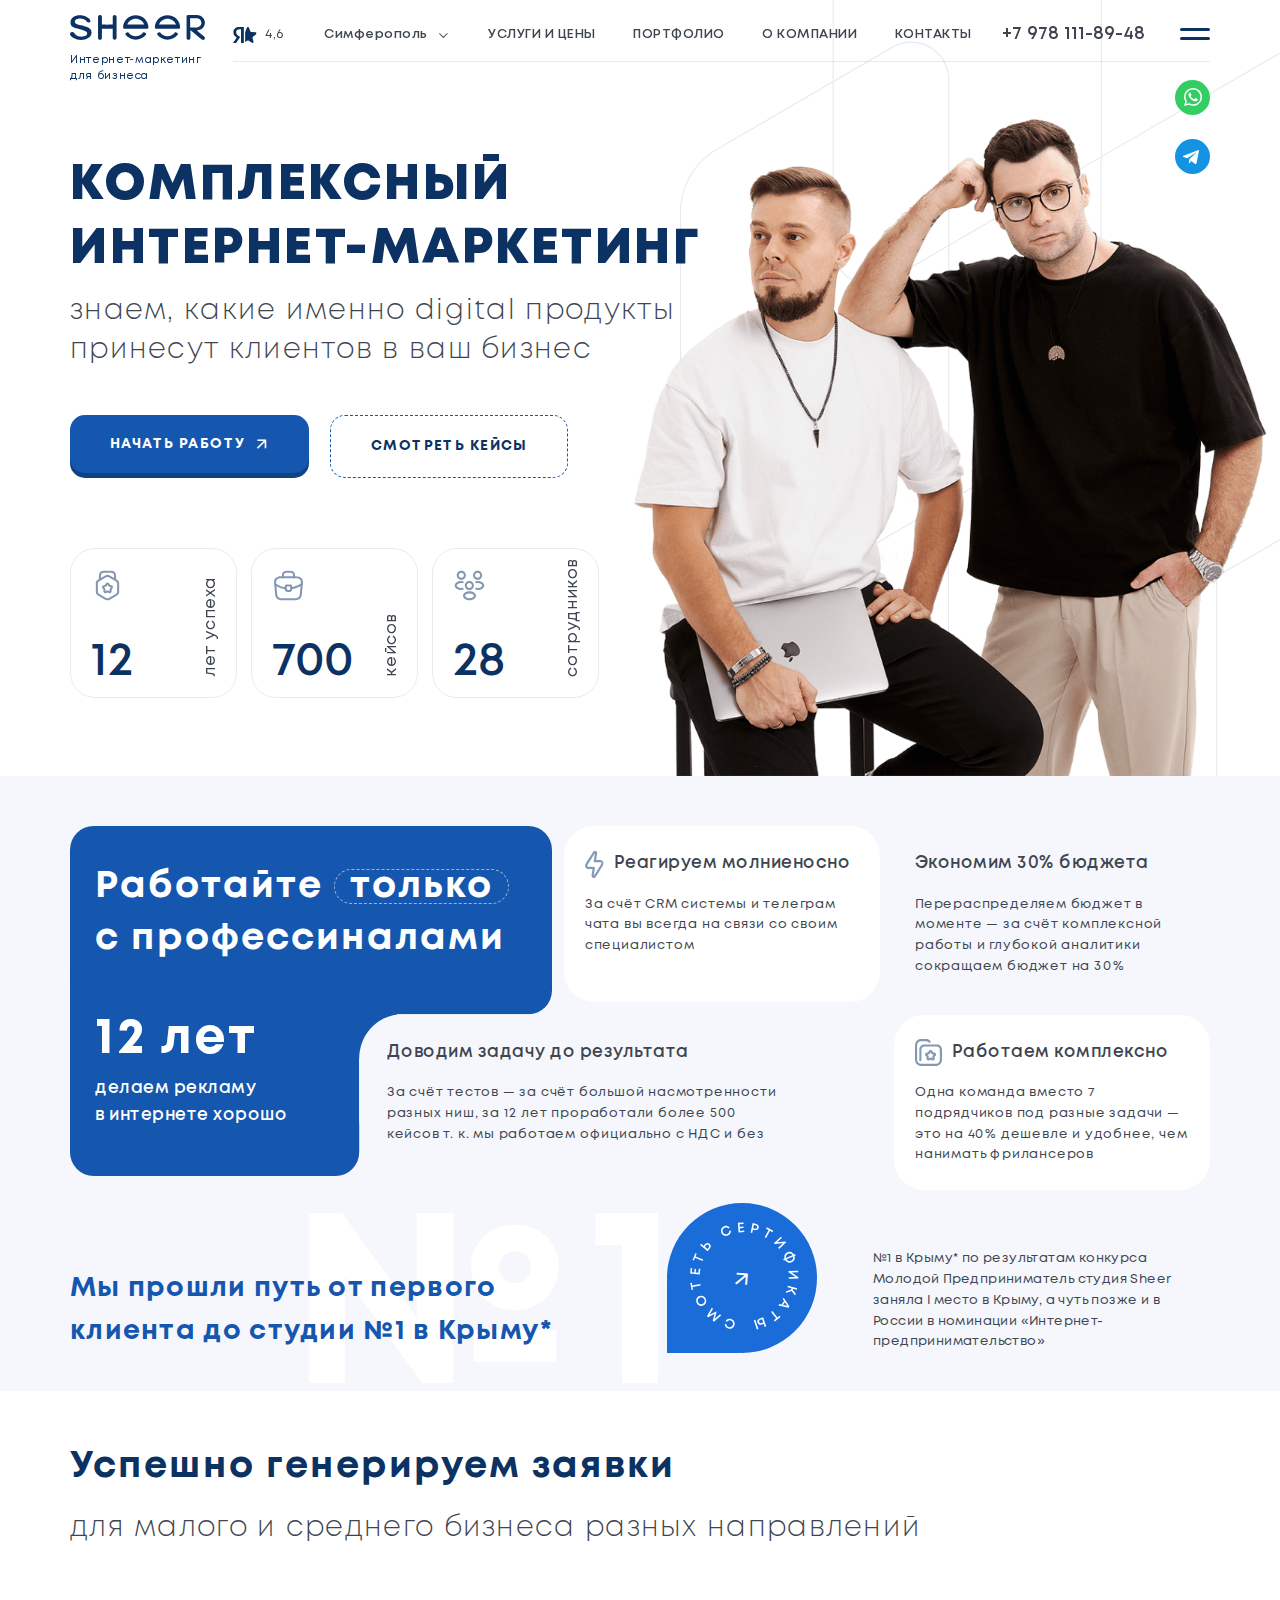
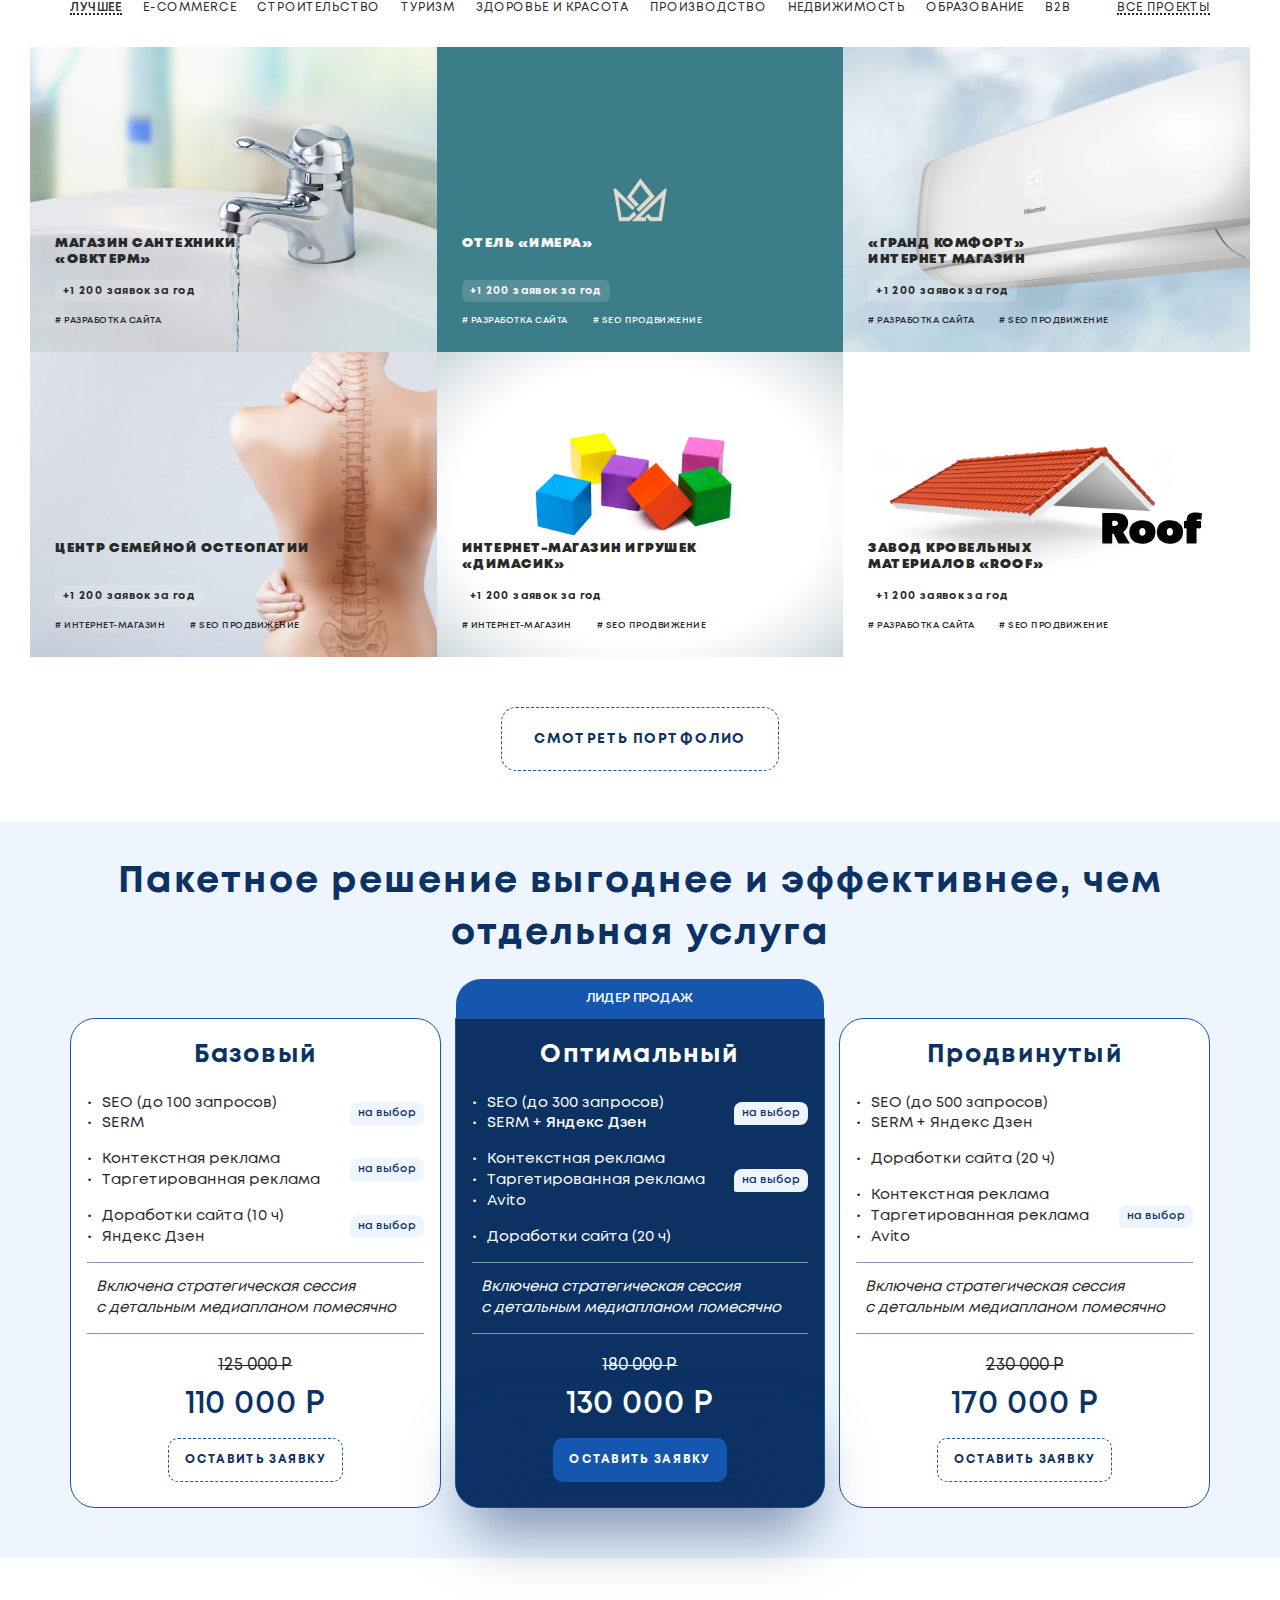
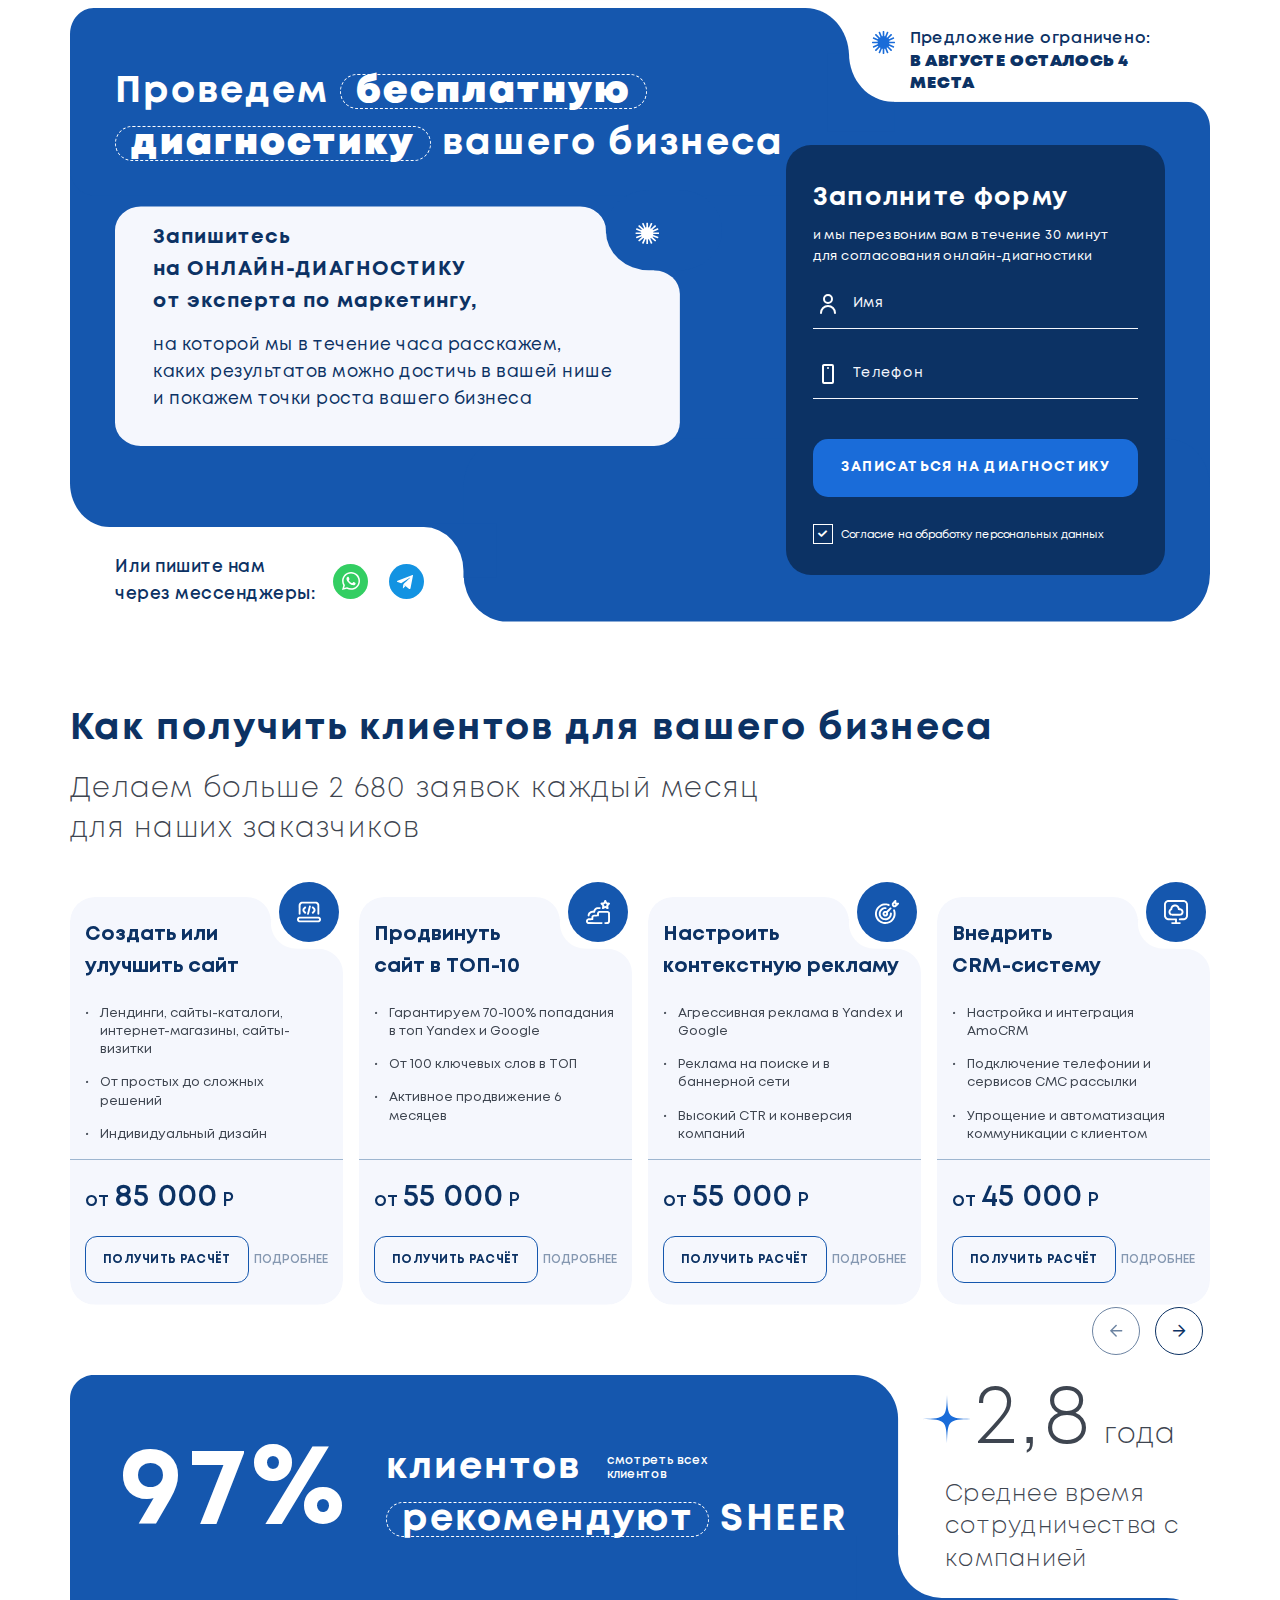
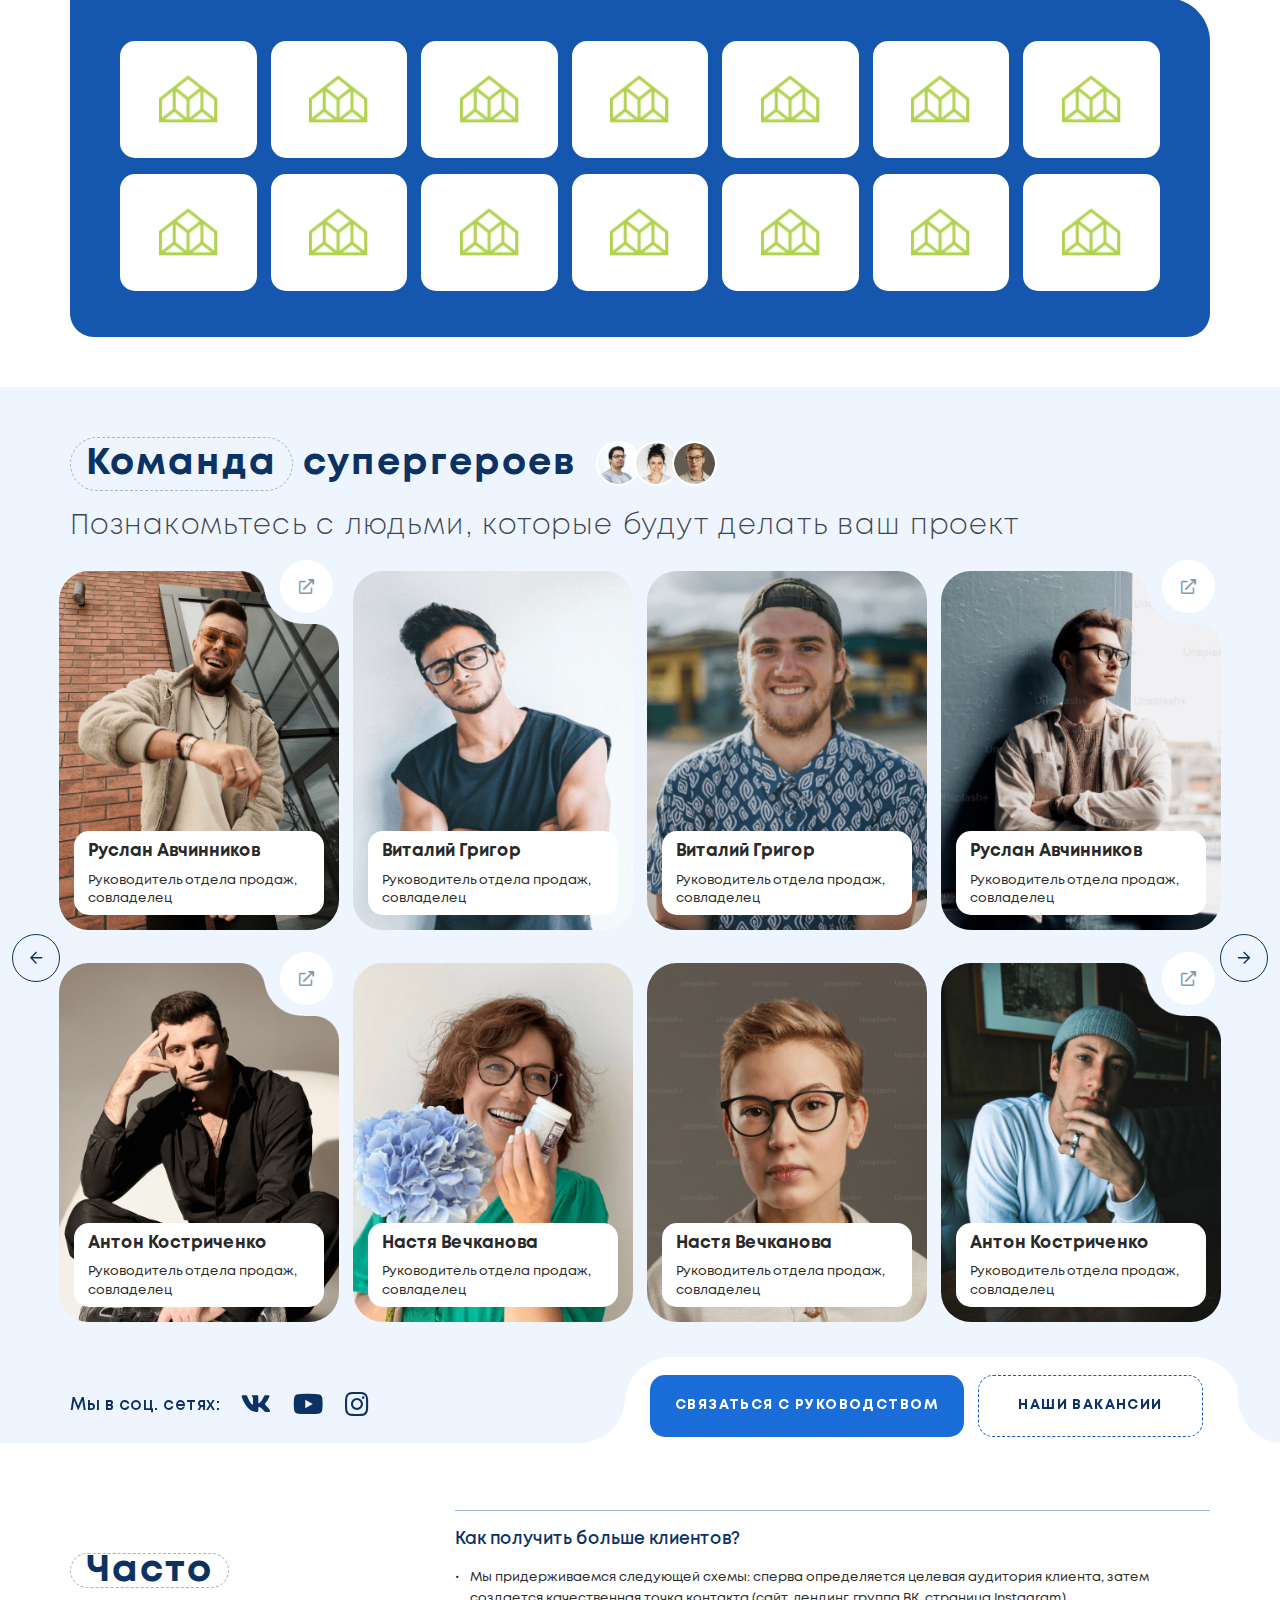
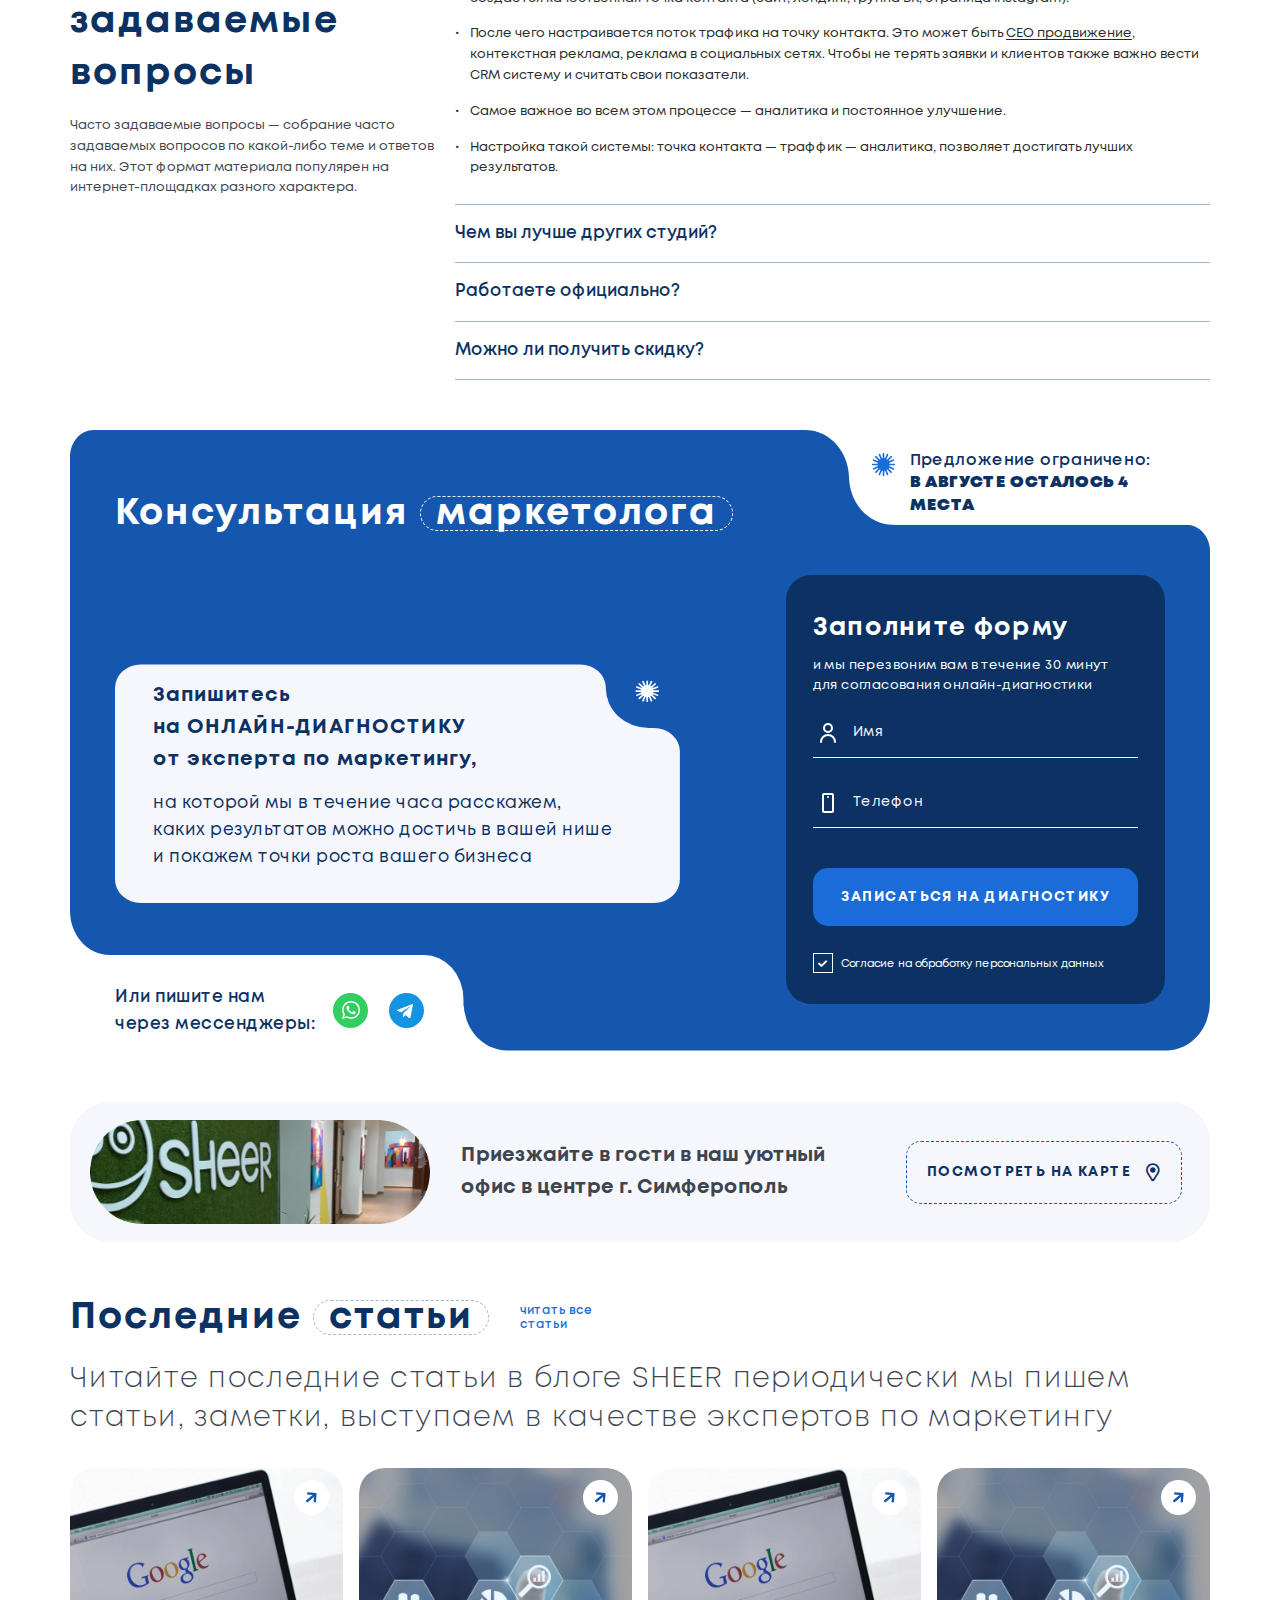
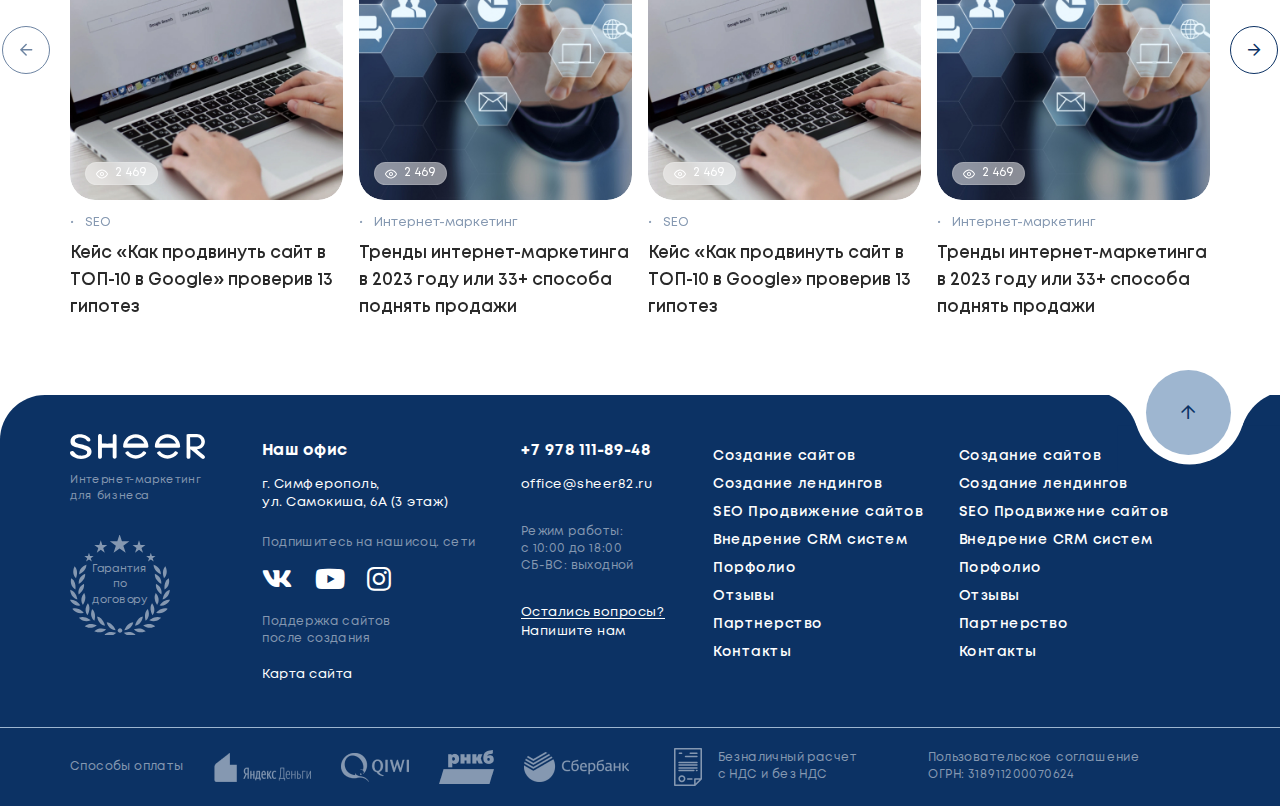
==== commit 8f168653: "Add files via upload" ====
--- a/index.html
+++ b/index.html
@@ -1130,100 +1130,125 @@
 					</li>
 					<li>
 						<div class="item-service">
-							<div class="item-service__icon">
-								<img src="img/ic_service2.svg" alt="alt">
-							</div>
-							<div class="title-common">Продвинуть <br>сайт в ТОП-10</div>
-							<ul>
-								<li>Гарантируем 70-100% попадания в топ Yandex и Google</li>
-								<li>От 100 ключевых слов в ТОП</li>
-								<li>Активное продвижение 6 месяцев</li>
-							</ul>
-							<div class="item-service__bottom">
-								<div class="price-common">от <span>55 000</span> Р</div>
-								<div class="item-service__buttons">
-									<a href="#" class="btn-main btn-main_transparent">Получить расчёт</a>
-									<a href="#" class="link-page">подробнее</a>
+							<div class="item-service__head">
+								<div class="item-service__icon">
+									<img src="img/ic_service2.svg" alt="alt">
+								</div>
+								<div class="title-common">Продвинуть <br>сайт в ТОП-10</div>
+								<i class="fas fa-chevron-down"></i>
+							</div>
+							<div class="item-service__content">
+								<ul>
+									<li>Гарантируем 70-100% попадания в топ Yandex и Google</li>
+									<li>От 100 ключевых слов в ТОП</li>
+									<li>Активное продвижение 6 месяцев</li>
+								</ul>
+								<div class="item-service__bottom">
+									<div class="price-common">от <span>55 000</span> Р</div>
+									<div class="item-service__buttons">
+										<a href="#" class="btn-main btn-main_transparent">Получить расчёт</a>
+										<a href="#" class="link-page">подробнее</a>
+									</div>
 								</div>
 							</div>
 						</div>
 					</li>
 					<li>
 						<div class="item-service">
-							<div class="item-service__icon">
-								<img src="img/ic_service3.svg" alt="alt">
-							</div>
-							<div class="title-common">Настроить контекстную рекламу</div>
-							<ul>
-								<li>Агрессивная реклама в Yandex и Google</li>
-								<li>Реклама на поиске и в баннерной сети</li>
-								<li>Высокий CTR и конверсия компаний</li>
-							</ul>
-							<div class="item-service__bottom">
-								<div class="price-common">от <span>55 000</span> Р</div>
-								<div class="item-service__buttons">
-									<a href="#" class="btn-main btn-main_transparent">Получить расчёт</a>
-									<a href="#" class="link-page">подробнее</a>
+							<div class="item-service__head">
+								<div class="item-service__icon">
+									<img src="img/ic_service3.svg" alt="alt">
+								</div>
+								<div class="title-common">Настроить контекстную рекламу</div>
+								<i class="fas fa-chevron-down"></i>
+							</div>
+							<div class="item-service__content">
+								<ul>
+									<li>Агрессивная реклама в Yandex и Google</li>
+									<li>Реклама на поиске и в баннерной сети</li>
+									<li>Высокий CTR и конверсия компаний</li>
+								</ul>
+								<div class="item-service__bottom">
+									<div class="price-common">от <span>55 000</span> Р</div>
+									<div class="item-service__buttons">
+										<a href="#" class="btn-main btn-main_transparent">Получить расчёт</a>
+										<a href="#" class="link-page">подробнее</a>
+									</div>
 								</div>
 							</div>
 						</div>
 					</li>
 					<li>
 						<div class="item-service">
-							<div class="item-service__icon">
-								<img src="img/ic_service4.svg" alt="alt">
-							</div>
-							<div class="title-common">Внедрить <br>CRM-систему</div>
-							<ul>
-								<li>Настройка и интеграция AmoCRM</li>
-								<li>Подключение телефонии и сервисов СМС рассылки</li>
-								<li>Упрощение и автоматизация коммуникации с клиентом</li>
-							</ul>
-							<div class="item-service__bottom">
-								<div class="price-common">от <span>45 000</span> Р</div>
-								<div class="item-service__buttons">
-									<a href="#" class="btn-main btn-main_transparent">Получить расчёт</a>
-									<a href="#" class="link-page">подробнее</a>
+							<div class="item-service__head">
+								<div class="item-service__icon">
+									<img src="img/ic_service4.svg" alt="alt">
+								</div>
+								<div class="title-common">Внедрить <br>CRM-систему</div>
+								<i class="fas fa-chevron-down"></i>
+							</div>
+							<div class="item-service__content">
+								<ul>
+									<li>Настройка и интеграция AmoCRM</li>
+									<li>Подключение телефонии и сервисов СМС рассылки</li>
+									<li>Упрощение и автоматизация коммуникации с клиентом</li>
+								</ul>
+								<div class="item-service__bottom">
+									<div class="price-common">от <span>45 000</span> Р</div>
+									<div class="item-service__buttons">
+										<a href="#" class="btn-main btn-main_transparent">Получить расчёт</a>
+										<a href="#" class="link-page">подробнее</a>
+									</div>
 								</div>
 							</div>
 						</div>
 					</li>
 					<li>
 						<div class="item-service">
-							<div class="item-service__icon">
-								<img src="img/ic_service1.svg" alt="alt">
-							</div>
-							<div class="title-common">Создать или <br>улучшить сайт</div>
-							<ul>
-								<li>Лендинги, сайты-каталоги, интернет-магазины, сайты-визитки</li>
-								<li>От простых до сложных решений</li>
-								<li>Индивидуальный дизайн</li>
-							</ul>
-							<div class="item-service__bottom">
-								<div class="price-common">от <span>85 000</span> Р</div>
-								<div class="item-service__buttons">
-									<a href="#" class="btn-main btn-main_transparent">Получить расчёт</a>
-									<a href="#" class="link-page">подробнее</a>
+							<div class="item-service__head">
+								<div class="item-service__icon">
+									<img src="img/ic_service1.svg" alt="alt">
+								</div>
+								<div class="title-common">Создать или <br>улучшить сайт </div>
+								<i class="fas fa-chevron-down"></i>
+							</div>
+							<div class="item-service__content">
+								<ul>
+									<li>Лендинги, сайты-каталоги, интернет-магазины, сайты-визитки</li>
+									<li>От простых до сложных решений</li>
+									<li>Индивидуальный дизайн</li>
+								</ul>
+								<div class="item-service__bottom">
+									<div class="price-common">от <span>85 000</span> Р</div>
+									<div class="item-service__buttons">
+										<a href="#" class="btn-main btn-main_transparent">Получить расчёт</a>
+										<a href="#" class="link-page">подробнее</a>
+									</div>
 								</div>
 							</div>
 						</div>
 					</li>
 					<li>
 						<div class="item-service">
-							<div class="item-service__icon">
-								<img src="img/ic_service2.svg" alt="alt">
-							</div>
-							<div class="title-common">Продвинуть <br>сайт в ТОП-10</div>
-							<ul>
-								<li>Гарантируем 70-100% попадания в топ Yandex и Google</li>
-								<li>От 100 ключевых слов в ТОП</li>
-								<li>Активное продвижение 6 месяцев</li>
-							</ul>
-							<div class="item-service__bottom">
-								<div class="price-common">от <span>55 000</span> Р</div>
-								<div class="item-service__buttons">
-									<a href="#" class="btn-main btn-main_transparent">Получить расчёт</a>
-									<a href="#" class="link-page">подробнее</a>
+							<div class="item-service__head">
+								<div class="item-service__icon">
+									<img src="img/ic_service2.svg" alt="alt">
+								</div>
+								<div class="title-common">Продвинуть <br>сайт в ТОП-10</div>
+								<i class="fas fa-chevron-down"></i>
+							</div>
+							<div class="item-service__content">
+								<ul>
+									<li>Гарантируем 70-100% попадания в топ Yandex и Google</li>
+									<li>От 100 ключевых слов в ТОП</li>
+									<li>Активное продвижение 6 месяцев</li>
+								</ul>
+								<div class="item-service__bottom">
+									<div class="price-common">от <span>55 000</span> Р</div>
+									<div class="item-service__buttons">
+										<a href="#" class="btn-main btn-main_transparent">Получить расчёт</a>
+										<a href="#" class="link-page">подробнее</a>
+									</div>
 								</div>
 							</div>
 						</div>
